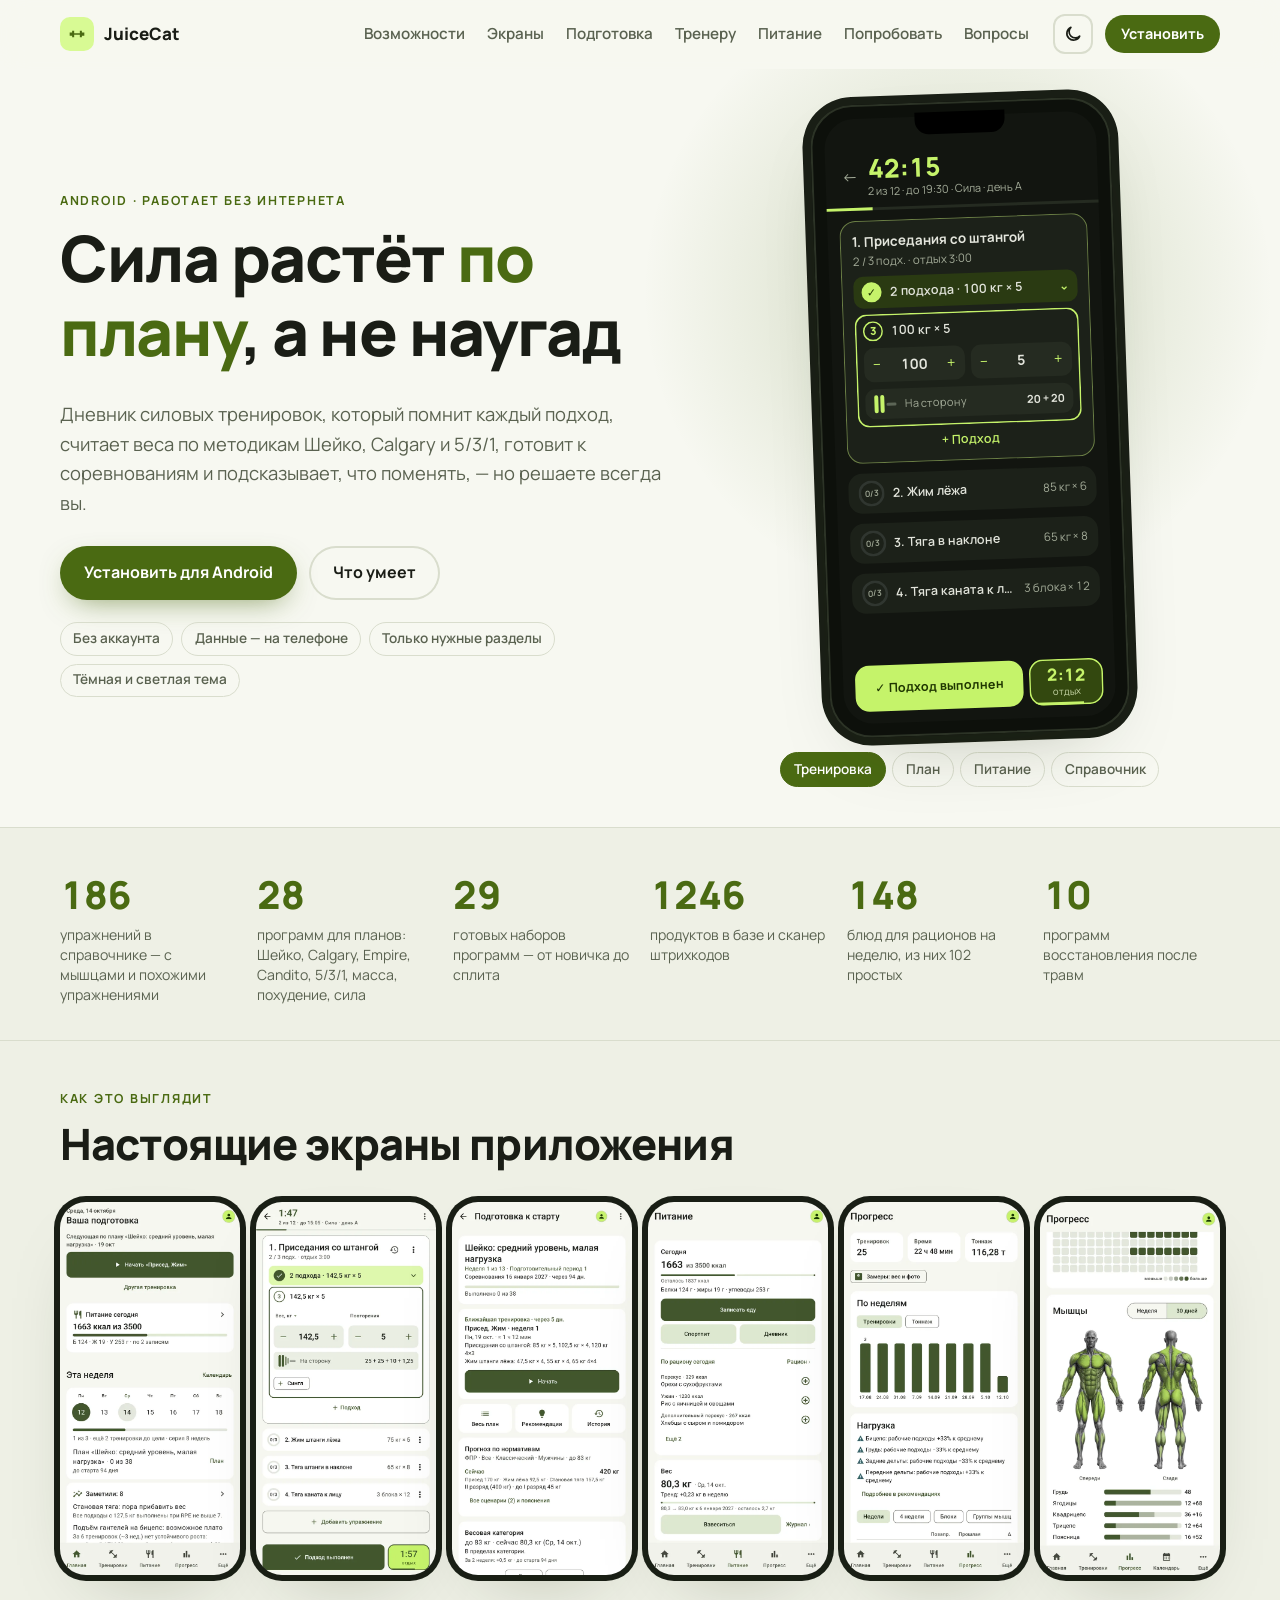
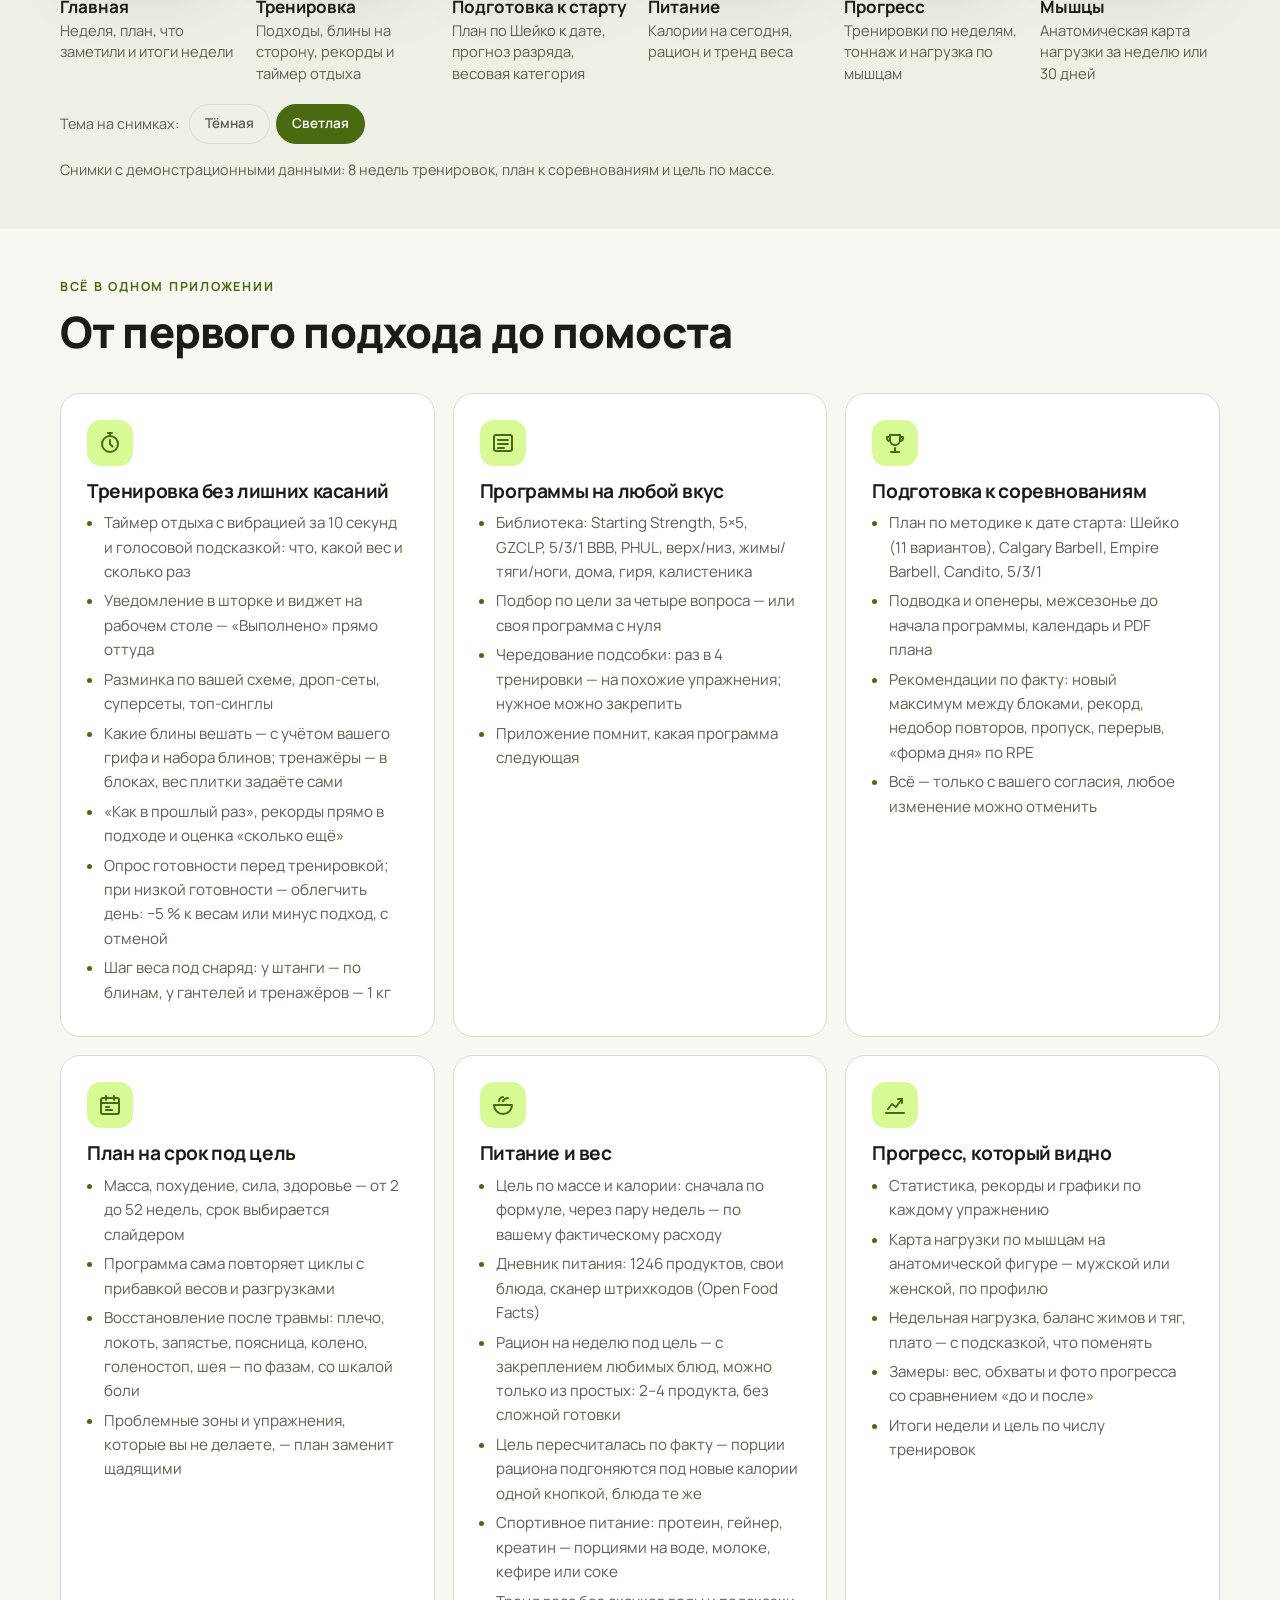
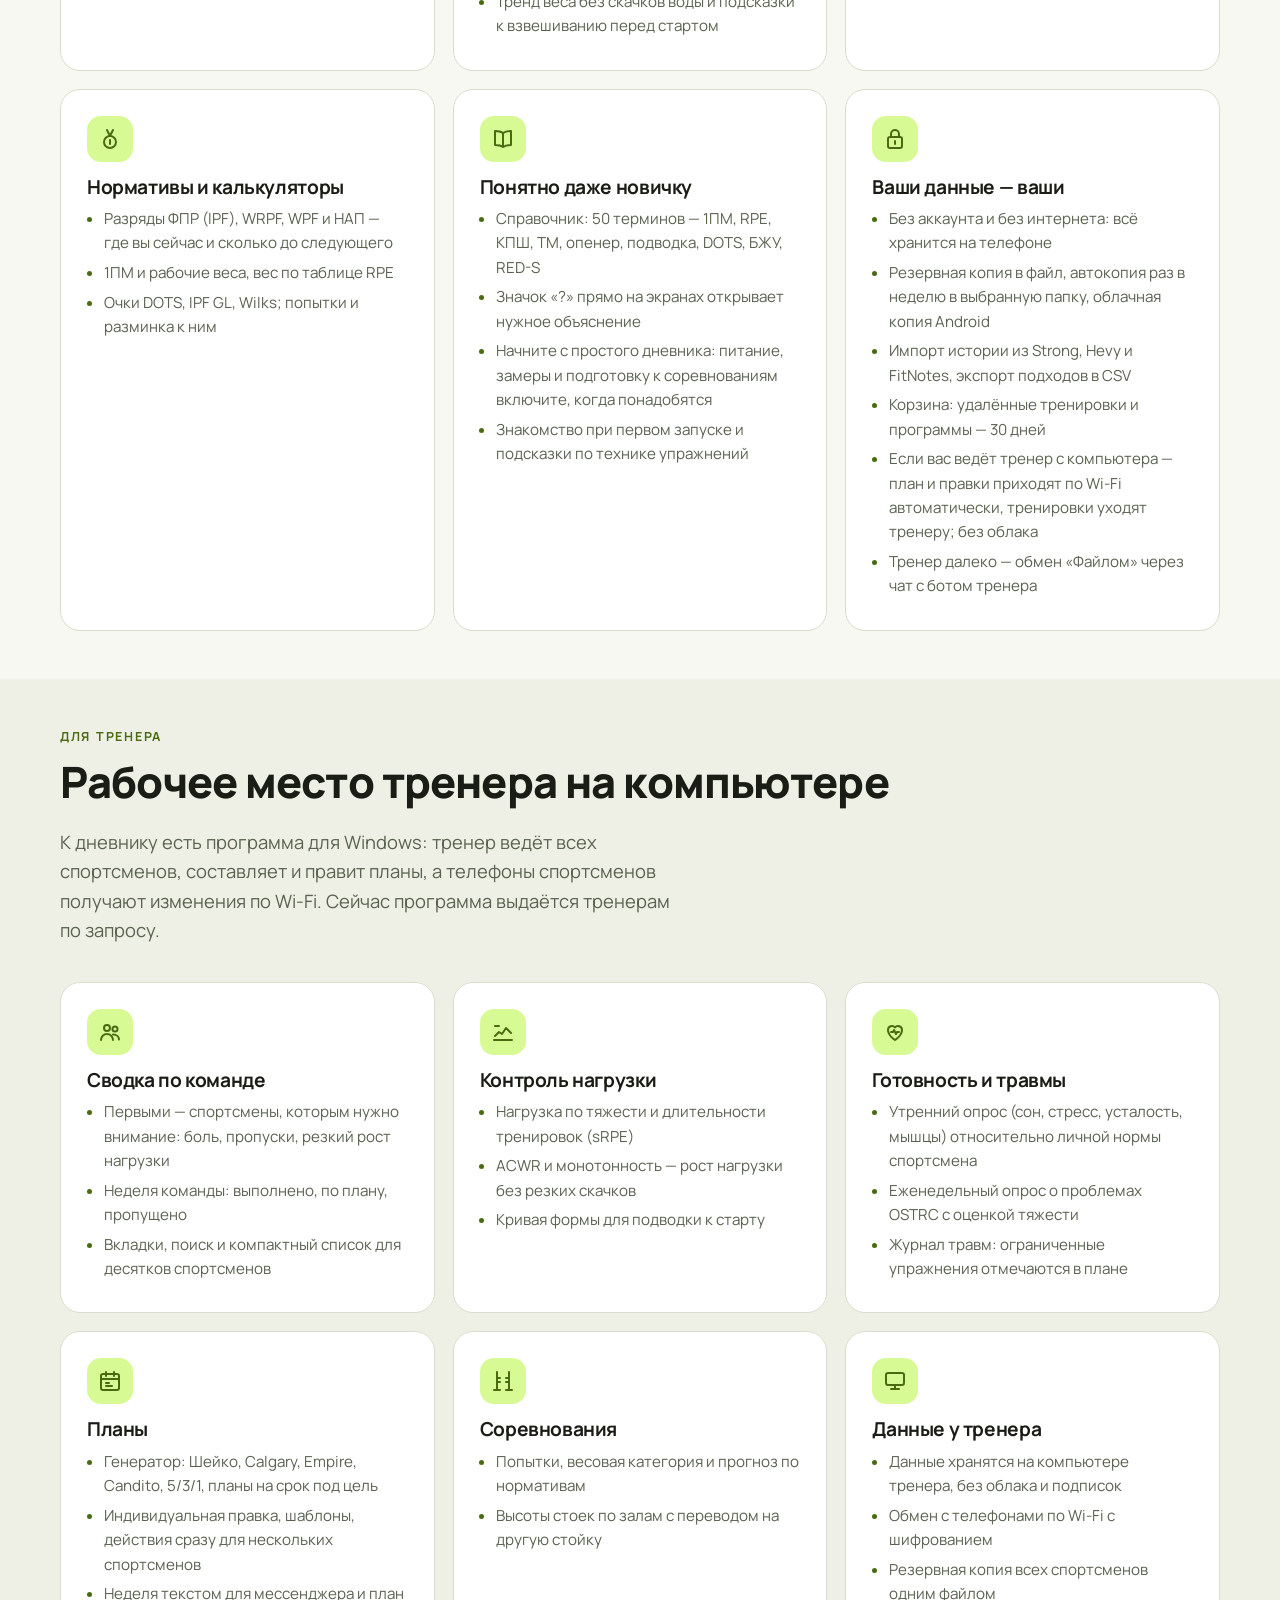
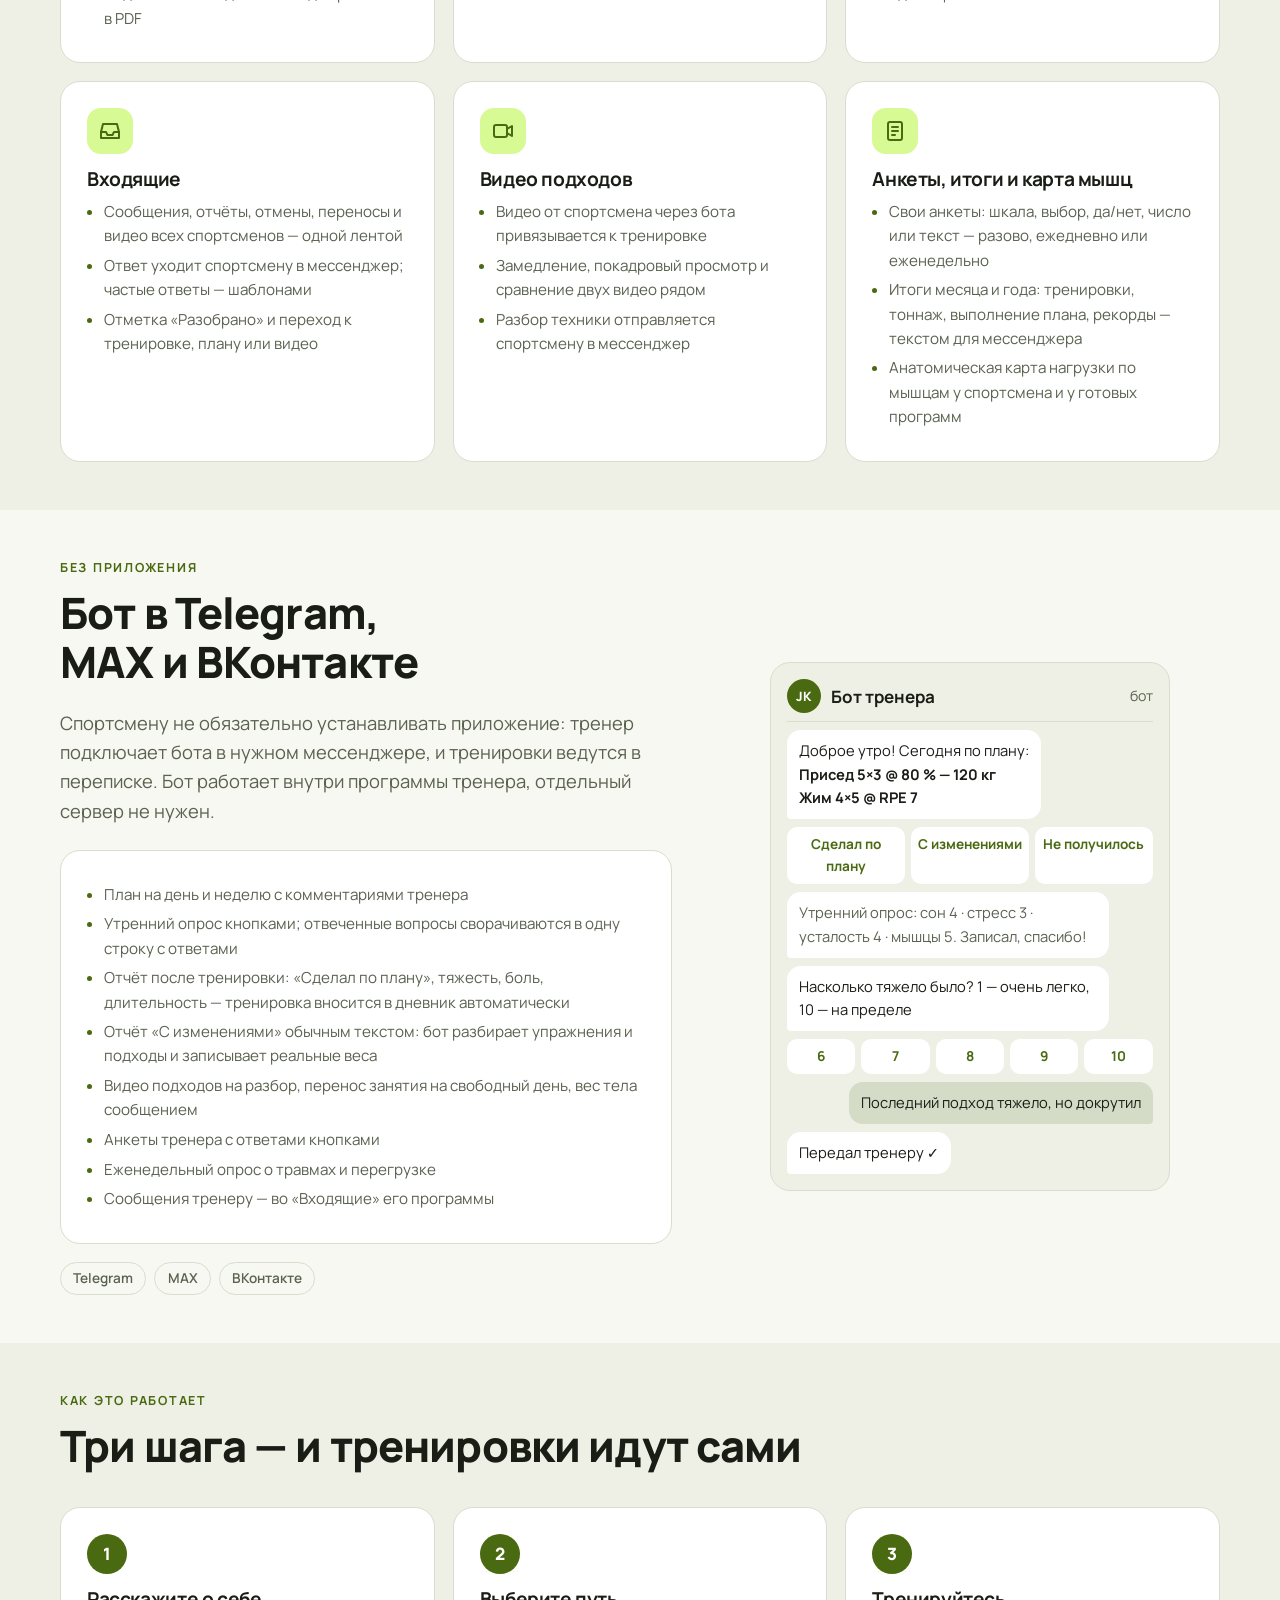
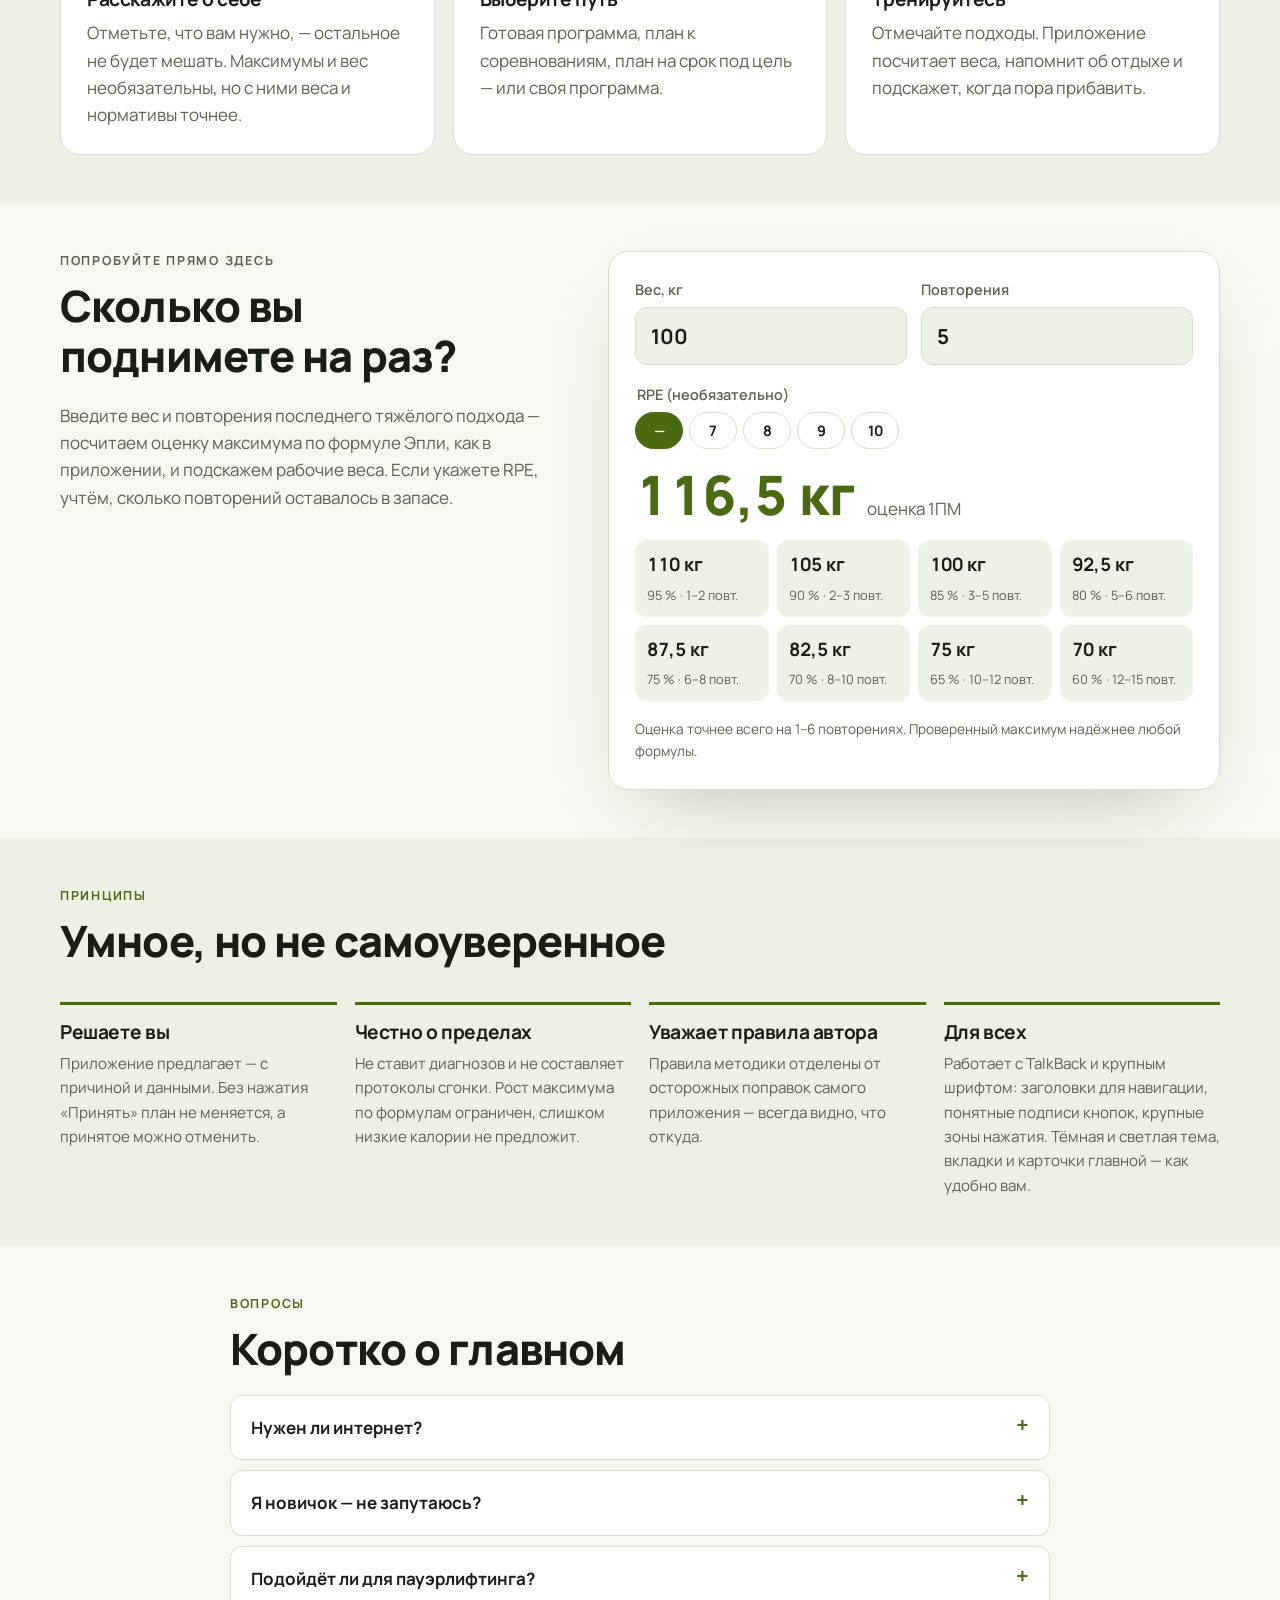
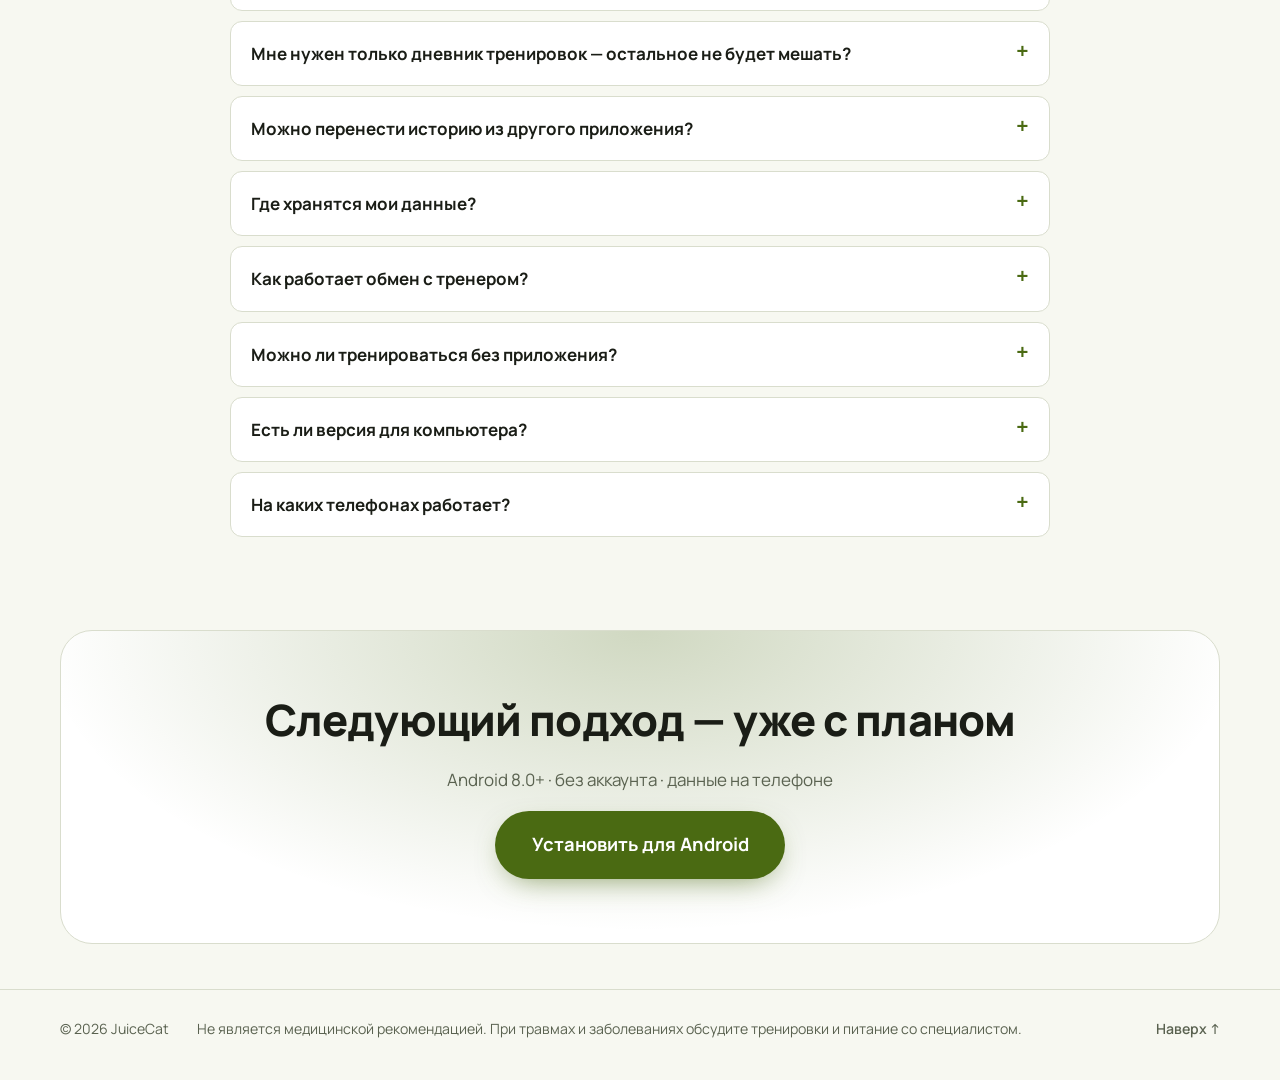
==== index-users.html @ 9ee4f0f9 "APK 0.7.0 (juicecat-0.7.0.apk): «Оракул», помост-режим, сок — запас сил; SHA-256 и ссылки обновлены," ====
<!doctype html>
<html lang="ru" class="no-js">
<head>
  <meta charset="utf-8">
  <meta name="viewport" content="width=device-width, initial-scale=1">
  <title>JuiceCat — дневник тренировок: сила по плану</title>
  <meta name="description" content="Дневник силовых тренировок для Android: таймер отдыха, программы Шейко, Calgary, 5/3/1, подготовка к соревнованиям, питание, нормативы и справочник для новичков. Работает без интернета.">
  <meta name="theme-color" content="#11140f">
  <link rel="preconnect" href="https://fonts.googleapis.com">
  <link rel="preconnect" href="https://fonts.gstatic.com" crossorigin>
  <link href="https://fonts.googleapis.com/css2?family=Manrope:wght@400;500;600;700;800&display=swap" rel="stylesheet">
  <link rel="stylesheet" href="styles.css?v=10">
  <script>
    // Тема до отрисовки, чтобы страница не мигала: сохранённый выбор важнее системной.
    try { const t = localStorage.getItem("theme"); if (t === "light" || t === "dark") document.documentElement.dataset.theme = t; } catch (e) {}
  </script>
  <link rel="icon" href="data:image/svg+xml,%3Csvg xmlns='http://www.w3.org/2000/svg' viewBox='0 0 64 64'%3E%3Crect width='64' height='64' rx='16' fill='%2311140f'/%3E%3Cpath d='M14 28h6v8h-6zM44 28h6v8h-6zM20 24h5v16h-5zM39 24h5v16h-5zM25 30h14v4H25z' fill='%23c5f36a'/%3E%3C/svg%3E">
</head>
<body>
  <span id="top"></span>
  <a class="skip" href="#main">К содержанию</a>

  <header class="nav">
    <div class="wrap nav__inner">
      <a class="brand" href="#top" aria-label="JuiceCat — в начало">
        <span class="brand__logo" aria-hidden="true">
          <svg viewBox="0 0 64 64"><path d="M14 28h6v8h-6zM44 28h6v8h-6zM20 24h5v16h-5zM39 24h5v16h-5zM25 30h14v4H25z"/></svg>
        </span>
        <span>JuiceCat</span>
      </a>
      <nav class="nav__links" aria-label="Разделы">
        <a href="#features">Возможности</a>
        <a href="#screens">Экраны</a>
        <a href="#plan">Подготовка</a>
        <a href="#coach">Тренеру</a>
        <a href="#food">Питание</a>
        <a href="#try">Попробовать</a>
        <a href="#faq">Вопросы</a>
      </nav>
      <button class="theme-toggle" type="button" data-theme-toggle aria-label="Тёмная тема" aria-pressed="false">
        <svg class="theme-toggle__moon" viewBox="0 0 24 24" aria-hidden="true"><path d="M20 14.5A8 8 0 1 1 9.5 4a6.5 6.5 0 0 0 10.5 10.5z"/></svg>
        <svg class="theme-toggle__sun" viewBox="0 0 24 24" aria-hidden="true"><circle cx="12" cy="12" r="4"/><path d="M12 2v2M12 20v2M4.9 4.9l1.4 1.4M17.7 17.7l1.4 1.4M2 12h2M20 12h2M4.9 19.1l1.4-1.4M17.7 6.3l1.4-1.4"/></svg>
      </button>
      <a class="btn btn--small" href="#download" data-download>Установить</a>
    </div>
  </header>

  <main id="main">
    <!-- ============================================================ HERO -->
    <section class="hero">
      <div class="wrap hero__grid">
        <div class="hero__text reveal">
          <p class="eyebrow">Android · работает без интернета</p>
          <h1>Сила растёт <span class="accent">по плану</span>, а&nbsp;не&nbsp;наугад</h1>
          <p class="lead">
            Дневник силовых тренировок, который помнит каждый подход, считает веса по методикам Шейко, Calgary и 5/3/1,
            готовит к соревнованиям и подсказывает, что поменять, — но решаете всегда вы.
          </p>
          <div class="hero__cta">
            <a class="btn" href="#download" data-download>Установить для Android</a>
            <a class="btn btn--ghost" href="#features">Что умеет</a>
          </div>
          <ul class="hero__chips" aria-label="Коротко">
            <li>Без аккаунта</li>
            <li>Данные — на телефоне</li>
            <li>Только нужные разделы</li>
            <li>Тёмная и светлая тема</li>
          </ul>
        </div>

        <div class="hero__phone reveal" aria-label="Экраны приложения">
          <div class="phone" role="tabpanel" id="phone-screen" aria-live="polite">
            <div class="phone__notch" aria-hidden="true"></div>

            <!-- Тренировка -->
            <div class="screen is-active" data-screen="workout">
              <div class="scr-top">
                <span class="scr-back" aria-hidden="true">←</span>
                <div>
                  <div class="scr-timer">42:15</div>
                  <div class="scr-sub">2 из 12 · до 19:30 · Сила · день A</div>
                </div>
              </div>
              <div class="scr-progress" aria-hidden="true"><i style="width:17%"></i></div>
              <div class="card card--cur">
                <div class="card__title">1. Приседания со штангой</div>
                <div class="card__meta">2 / 3 подх. · отдых 3:00</div>
                <div class="w-done-row"><span class="w-badge">✓</span><span>2 подхода · 100 кг × 5</span><span class="w-chev" aria-hidden="true">⌄</span></div>
                <div class="w-cur-set">
                  <div class="w-cur-set__row"><span class="w-num">3</span><span>100 кг × 5</span></div>
                  <div class="w-steps">
                    <div class="w-step"><span>−</span><b>100</b><span>+</span></div>
                    <div class="w-step"><span>−</span><b>5</b><span>+</span></div>
                  </div>
                  <div class="w-plates-row">
                    <span class="w-plates" aria-hidden="true"><i class="w-p20"></i><i class="w-p20"></i><i class="w-bar"></i></span>
                    <span class="w-plates-row__label">На сторону</span>
                    <b>20 + 20</b>
                  </div>
                </div>
                <div class="w-add-set">+ Подход</div>
              </div>
              <div class="w-ex-row"><span class="w-mini">0/3</span><span>2. Жим лёжа</span><span class="w-ex-row__next">85 кг × 6</span></div>
              <div class="w-ex-row"><span class="w-mini">0/3</span><span>3. Тяга в наклоне</span><span class="w-ex-row__next">65 кг × 8</span></div>
              <div class="w-ex-row"><span class="w-mini">0/3</span><span>4. Тяга каната к лицу</span><span class="w-ex-row__next">3 блока × 12</span></div>
              <div class="w-bottom-bar">
                <div class="w-main-btn">✓ Подход выполнен</div>
                <div class="w-rest-pill">
                  <b data-rest>2:15</b><small>отдых</small>
                  <span class="w-rest-pill__bar"><i data-rest-bar></i></span>
                </div>
              </div>
            </div>

            <!-- План -->
            <div class="screen" data-screen="plan">
              <div class="scr-top"><span class="scr-back" aria-hidden="true">←</span><div class="scr-title">Подготовка к старту</div></div>
              <div class="card">
                <div class="card__title">Calgary Barbell</div>
                <div class="card__meta accent">Неделя 9 из 16 · Интенсификация</div>
                <div class="card__meta">Соревнования 25 января · через 52 дн.</div>
                <div class="progress"><i style="width:56%"></i></div>
              </div>
              <div class="card card--hi">
                <div class="card__meta accent">Сегодня</div>
                <div class="card__title">Присед · жим · неделя 9</div>
                <div class="card__meta">Присед 3 × 3 @ 82,5 % — 137,5 кг<br>Жим 4 × 4 @ RPE 8</div>
                <div class="btn btn--small btn--block">▶ Начать</div>
              </div>
              <div class="card">
                <div class="card__title">Рекомендации: 1</div>
                <div class="card__meta">Присед: рекорд 150 кг — обновить максимум?</div>
              </div>
            </div>

            <!-- Питание -->
            <div class="screen" data-screen="food">
              <div class="scr-top"><div class="scr-title scr-title--big">Питание</div></div>
              <div class="card">
                <div class="card__meta accent">Цель: 82 кг к 1 марта</div>
                <div class="ring" style="--p:.68"><div><b>1 890</b><small>из 2 780 ккал</small></div></div>
                <div class="macros">
                  <span>Белки <b>142</b>/170</span><span>Жиры <b>58</b>/80</span><span>Углев. <b>190</b>/320</span>
                </div>
              </div>
              <div class="card">
                <div class="card__title">Тренд веса</div>
                <svg class="spark" viewBox="0 0 200 50" aria-hidden="true"><polyline points="0,12 20,16 40,14 60,20 80,22 100,21 120,27 140,30 160,29 180,35 200,38"/></svg>
                <div class="card__meta">−0,4 кг в неделю · в плане</div>
              </div>
            </div>

            <!-- Справочник -->
            <div class="screen" data-screen="glossary">
              <div class="scr-top"><span class="scr-back" aria-hidden="true">←</span><div class="scr-title">Справочник</div></div>
              <div class="search">⌕ RPE</div>
              <div class="card">
                <div class="card__title">RPE — оценка тяжести подхода</div>
                <div class="card__meta">Насколько тяжёлым был подход по шкале до 10: сколько повторений оставалось в запасе.</div>
                <div class="card__meta accent">Пример: 120 кг × 5, могли бы ещё два — это RPE 8.</div>
                <div class="chips"><span>RIR</span><span>Форма дня</span><span>Оценка 1ПМ</span></div>
              </div>
            </div>
          </div>
          <div class="phone-tabs" role="tablist" aria-label="Экран в телефоне">
            <button role="tab" aria-selected="true" aria-controls="phone-screen" data-show="workout">Тренировка</button>
            <button role="tab" aria-selected="false" aria-controls="phone-screen" data-show="plan">План</button>
            <button role="tab" aria-selected="false" aria-controls="phone-screen" data-show="food">Питание</button>
            <button role="tab" aria-selected="false" aria-controls="phone-screen" data-show="glossary">Справочник</button>
          </div>
        </div>
      </div>
    </section>

    <!-- ============================================================ NUMBERS -->
    <section class="numbers" aria-label="В цифрах">
      <div class="wrap numbers__grid">
        <div class="num reveal"><b data-count="186">186</b><span>упражнений в справочнике — с мышцами и похожими упражнениями</span></div>
        <div class="num reveal"><b data-count="28">28</b><span>программ для планов: Шейко, Calgary, Empire, Candito, 5/3/1, масса, похудение, сила</span></div>
        <div class="num reveal"><b data-count="29">29</b><span>готовых наборов программ — от новичка до сплита</span></div>
        <div class="num reveal"><b data-count="1246">1246</b><span>продуктов в базе и сканер штрихкодов</span></div>
        <div class="num reveal"><b data-count="148">148</b><span>блюд для рационов на неделю, из них 102 простых</span></div>
        <div class="num reveal"><b data-count="10">10</b><span>программ восстановления после травм</span></div>
      </div>
    </section>

    <!-- ============================================================ SCREENS -->
    <section class="section section--alt" id="screens" aria-labelledby="screens-title">
      <div class="wrap">
        <p class="eyebrow reveal">Как это выглядит</p>
        <h2 id="screens-title" class="reveal">Настоящие экраны приложения</h2>
        <div class="shots" tabindex="0" aria-label="Снимки экранов, прокручиваются вбок">
          <figure class="shot reveal">
            <img class="shot__img shot__img--dark" src="screens/home.webp?v=4" width="600" height="1241" loading="lazy" decoding="async" alt="Экран «Главная»: неделя, план, что заметили и итоги недели">
            <img class="shot__img shot__img--light" src="screens/home-light.webp?v=4" width="600" height="1241" loading="lazy" decoding="async" alt="Экран «Главная»: неделя, план, что заметили и итоги недели">
            <figcaption>Главная<span>Неделя, план, что заметили и итоги недели</span></figcaption>
          </figure>
          <figure class="shot reveal">
            <img class="shot__img shot__img--dark" src="screens/workout.webp?v=5" width="600" height="1241" loading="lazy" decoding="async" alt="Экран «Тренировка»: выполненные подходы свёрнуты, текущий раскрыт с блинами на сторону, отдых рядом с главной кнопкой">
            <img class="shot__img shot__img--light" src="screens/workout-light.webp?v=5" width="600" height="1241" loading="lazy" decoding="async" alt="Экран «Тренировка»: выполненные подходы свёрнуты, текущий раскрыт с блинами на сторону, отдых рядом с главной кнопкой">
            <figcaption>Тренировка<span>Подходы, блины на сторону, рекорды и таймер отдыха</span></figcaption>
          </figure>
          <figure class="shot reveal">
            <img class="shot__img shot__img--dark" src="screens/plan.webp?v=4" width="600" height="1241" loading="lazy" decoding="async" alt="Экран «Подготовка к старту»: план по шейко к дате, прогноз разряда, весовая категория">
            <img class="shot__img shot__img--light" src="screens/plan-light.webp?v=4" width="600" height="1241" loading="lazy" decoding="async" alt="Экран «Подготовка к старту»: план по шейко к дате, прогноз разряда, весовая категория">
            <figcaption>Подготовка к старту<span>План по Шейко к дате, прогноз разряда, весовая категория</span></figcaption>
          </figure>
          <figure class="shot reveal">
            <img class="shot__img shot__img--dark" src="screens/food.webp?v=4" width="600" height="1241" loading="lazy" decoding="async" alt="Экран «Питание»: калории на сегодня, рацион и тренд веса">
            <img class="shot__img shot__img--light" src="screens/food-light.webp?v=4" width="600" height="1241" loading="lazy" decoding="async" alt="Экран «Питание»: калории на сегодня, рацион и тренд веса">
            <figcaption>Питание<span>Калории на сегодня, рацион и тренд веса</span></figcaption>
          </figure>
          <figure class="shot reveal">
            <img class="shot__img shot__img--dark" src="screens/stats.webp?v=4" width="600" height="1241" loading="lazy" decoding="async" alt="Экран «Прогресс»: тренировки по неделям, тоннаж и нагрузка по мышцам">
            <img class="shot__img shot__img--light" src="screens/stats-light.webp?v=4" width="600" height="1241" loading="lazy" decoding="async" alt="Экран «Прогресс»: тренировки по неделям, тоннаж и нагрузка по мышцам">
            <figcaption>Прогресс<span>Тренировки по неделям, тоннаж и нагрузка по мышцам</span></figcaption>
          </figure>
          <figure class="shot reveal">
            <img class="shot__img shot__img--dark" src="screens/muscles.webp?v=1" width="600" height="1241" loading="lazy" decoding="async" alt="Карта мышц на анатомической фигуре спереди и сзади: нагруженные за 30 дней мышцы подсвечены">
            <img class="shot__img shot__img--light" src="screens/muscles-light.webp?v=1" width="600" height="1241" loading="lazy" decoding="async" alt="Карта мышц на анатомической фигуре спереди и сзади: нагруженные за 30 дней мышцы подсвечены">
            <figcaption>Мышцы<span>Анатомическая карта нагрузки за неделю или 30 дней</span></figcaption>
          </figure>
        </div>
        <div class="shots__switch" role="group" aria-label="Тема на скриншотах">
          <span>Тема на снимках:</span>
          <button type="button" data-shots-theme="dark" aria-pressed="true">Тёмная</button>
          <button type="button" data-shots-theme="light" aria-pressed="false">Светлая</button>
        </div>
        <p class="shots__note reveal">Снимки с демонстрационными данными: 8 недель тренировок, план к соревнованиям и цель по массе.</p>
      </div>
    </section>

    <!-- ============================================================ FEATURES -->
    <section class="section" id="features">
      <div class="wrap">
        <p class="eyebrow reveal">Всё в одном приложении</p>
        <h2 class="reveal">От первого подхода до помоста</h2>

        <div class="features">
          <article class="feature reveal">
            <div class="feature__icon" aria-hidden="true"><svg viewBox="0 0 24 24"><circle cx="12" cy="13" r="8"/><path d="M12 9v4l2.5 2.5M10 2h4M12 2v3"/></svg></div>
            <h3>Тренировка без лишних касаний</h3>
            <ul>
              <li>Таймер отдыха с вибрацией за 10 секунд и голосовой подсказкой: что, какой вес и сколько раз</li>
              <li>Уведомление в шторке и виджет на рабочем столе — «Выполнено» прямо оттуда</li>
              <li>Разминка по вашей схеме, дроп-сеты, суперсеты, топ-синглы</li>
              <li>Какие блины вешать — с учётом вашего грифа и набора блинов; тренажёры — в блоках, вес плитки задаёте сами</li>
              <li>«Как в прошлый раз», рекорды прямо в подходе и оценка «сколько ещё»</li>
              <li>Опрос готовности перед тренировкой; при низкой готовности — облегчить день: −5 % к весам или минус подход, с отменой</li>
              <li>Шаг веса под снаряд: у штанги — по блинам, у гантелей и тренажёров — 1 кг</li>
            </ul>
          </article>

          <article class="feature reveal">
            <div class="feature__icon" aria-hidden="true"><svg viewBox="0 0 24 24"><rect x="3" y="4" width="18" height="16" rx="2"/><path d="M7 9h10M7 13h10M7 17h6"/></svg></div>
            <h3>Программы на любой вкус</h3>
            <ul>
              <li>Библиотека: Starting Strength, 5×5, GZCLP, 5/3/1 BBB, PHUL, верх/низ, жимы/тяги/ноги, дома, гиря, калистеника</li>
              <li>Подбор по цели за четыре вопроса — или своя программа с нуля</li>
              <li>Чередование подсобки: раз в 4 тренировки — на похожие упражнения; нужное можно закрепить</li>
              <li>Приложение помнит, какая программа следующая</li>
            </ul>
          </article>

          <article class="feature reveal" id="plan">
            <div class="feature__icon" aria-hidden="true"><svg viewBox="0 0 24 24"><path d="M8 21h8M12 17v4M7 4h10v5a5 5 0 0 1-10 0V4zM7 6H4a3 3 0 0 0 3 4M17 6h3a3 3 0 0 1-3 4"/></svg></div>
            <h3>Подготовка к соревнованиям</h3>
            <ul>
              <li>План по методике к дате старта: Шейко (11 вариантов), Calgary Barbell, Empire Barbell, Candito, 5/3/1</li>
              <li>Подводка и опенеры, межсезонье до начала программы, календарь и PDF плана</li>
              <li>Рекомендации по факту: новый максимум между блоками, рекорд, недобор повторов, пропуск, перерыв, «форма дня» по RPE</li>
              <li>Всё — только с вашего согласия, любое изменение можно отменить</li>
            </ul>
          </article>

          <article class="feature reveal">
            <div class="feature__icon" aria-hidden="true"><svg viewBox="0 0 24 24"><rect x="3" y="5" width="18" height="16" rx="2"/><path d="M3 10h18M8 3v4M16 3v4M8 14h3M8 17h6"/></svg></div>
            <h3>План на срок под цель</h3>
            <ul>
              <li>Масса, похудение, сила, здоровье — от 2 до 52 недель, срок выбирается слайдером</li>
              <li>Программа сама повторяет циклы с прибавкой весов и разгрузками</li>
              <li>Восстановление после травмы: плечо, локоть, запястье, поясница, колено, голеностоп, шея — по фазам, со шкалой боли</li>
              <li>Проблемные зоны и упражнения, которые вы не делаете, — план заменит щадящими</li>
            </ul>
          </article>

          <article class="feature reveal" id="food">
            <div class="feature__icon" aria-hidden="true"><svg viewBox="0 0 24 24"><path d="M3 12h18a9 9 0 0 1-18 0zM8 8c0-2 2-4 4-4M12 8c1-2 3-3 5-3"/></svg></div>
            <h3>Питание и вес</h3>
            <ul>
              <li>Цель по массе и калории: сначала по формуле, через пару недель — по вашему фактическому расходу</li>
              <li>Дневник питания: 1246 продуктов, свои блюда, сканер штрихкодов (Open Food Facts)</li>
              <li>Рацион на неделю под цель — с закреплением любимых блюд, можно только из простых: 2–4 продукта, без сложной готовки</li>
              <li>Цель пересчиталась по факту — порции рациона подгоняются под новые калории одной кнопкой, блюда те же</li>
              <li>Спортивное питание: протеин, гейнер, креатин — порциями на воде, молоке, кефире или соке</li>
              <li>Тренд веса без скачков воды и подсказки к взвешиванию перед стартом</li>
            </ul>
          </article>

          <article class="feature reveal">
            <div class="feature__icon" aria-hidden="true"><svg viewBox="0 0 24 24"><path d="M3 20h18M5 16l4-5 4 3 6-8"/><path d="M15 6h4v4"/></svg></div>
            <h3>Прогресс, который видно</h3>
            <ul>
              <li>Статистика, рекорды и графики по каждому упражнению</li>
              <li>Карта нагрузки по мышцам на анатомической фигуре — мужской или женской, по профилю</li>
              <li>Недельная нагрузка, баланс жимов и тяг, плато — с подсказкой, что поменять</li>
              <li>Замеры: вес, обхваты и фото прогресса со сравнением «до и после»</li>
              <li>Итоги недели и цель по числу тренировок</li>
            </ul>
          </article>

          <article class="feature reveal">
            <div class="feature__icon" aria-hidden="true"><svg viewBox="0 0 24 24"><circle cx="12" cy="15" r="6"/><path d="M9 3l3 6 3-6M12 13v4"/></svg></div>
            <h3>Нормативы и калькуляторы</h3>
            <ul>
              <li>Разряды ФПР (IPF), WRPF, WPF и НАП — где вы сейчас и сколько до следующего</li>
              <li>1ПМ и рабочие веса, вес по таблице RPE</li>
              <li>Очки DOTS, IPF GL, Wilks; попытки и разминка к ним</li>
            </ul>
          </article>

          <article class="feature reveal">
            <div class="feature__icon" aria-hidden="true"><svg viewBox="0 0 24 24"><path d="M12 6c-2-1.5-5-2-8-2v14c3 0 6 .5 8 2 2-1.5 5-2 8-2V4c-3 0-6 .5-8 2zM12 6v14"/></svg></div>
            <h3>Понятно даже новичку</h3>
            <ul>
              <li>Справочник: 50 терминов — 1ПМ, RPE, КПШ, ТМ, опенер, подводка, DOTS, БЖУ, RED-S</li>
              <li>Значок «?» прямо на экранах открывает нужное объяснение</li>
              <li>Начните с простого дневника: питание, замеры и подготовку к соревнованиям включите, когда понадобятся</li>
              <li>Знакомство при первом запуске и подсказки по технике упражнений</li>
            </ul>
          </article>

          <article class="feature reveal">
            <div class="feature__icon" aria-hidden="true"><svg viewBox="0 0 24 24"><rect x="5" y="10" width="14" height="11" rx="2"/><path d="M8 10V7a4 4 0 0 1 8 0v3M12 14v3"/></svg></div>
            <h3>Ваши данные — ваши</h3>
            <ul>
              <li>Без аккаунта и без интернета: всё хранится на телефоне</li>
              <li>Резервная копия в файл, автокопия раз в неделю в выбранную папку, облачная копия Android</li>
              <li>Импорт истории из Strong, Hevy и FitNotes, экспорт подходов в CSV</li>
              <li>Корзина: удалённые тренировки и программы — 30 дней</li>
              <li>Если вас ведёт тренер с компьютера — план и правки приходят по Wi‑Fi автоматически, тренировки уходят тренеру; без облака</li>
              <li>Тренер далеко — обмен «Файлом» через чат с ботом тренера</li>
            </ul>
          </article>
        </div>
      </div>
    </section>


    <!-- ============================================================ COACH -->
    <section class="section section--alt" id="coach" aria-labelledby="coach-title">
      <div class="wrap">
        <p class="eyebrow reveal">Для тренера</p>
        <h2 id="coach-title" class="reveal">Рабочее место тренера на компьютере</h2>
        <p class="lead reveal">К дневнику есть программа для Windows: тренер ведёт всех спортсменов, составляет и правит планы, а телефоны спортсменов получают изменения по Wi‑Fi. Сейчас программа выдаётся тренерам по запросу.</p>
        <div class="features">
          <article class="feature reveal">
            <div class="feature__icon" aria-hidden="true"><svg viewBox="0 0 24 24"><circle cx="9" cy="8" r="3"/><circle cx="17" cy="9" r="2.5"/><path d="M3 20c0-3.3 2.7-6 6-6s6 2.7 6 6M15 14.5c3 0 6 1.8 6 5"/></svg></div>
            <h3>Сводка по команде</h3>
            <ul>
              <li>Первыми — спортсмены, которым нужно внимание: боль, пропуски, резкий рост нагрузки</li>
              <li>Неделя команды: выполнено, по плану, пропущено</li>
              <li>Вкладки, поиск и компактный список для десятков спортсменов</li>
            </ul>
          </article>

          <article class="feature reveal">
            <div class="feature__icon" aria-hidden="true"><svg viewBox="0 0 24 24"><path d="M3 20h18M4 16l4-4 3 2 4-6 5 5"/><path d="M4 6h4"/></svg></div>
            <h3>Контроль нагрузки</h3>
            <ul>
              <li>Нагрузка по тяжести и длительности тренировок (sRPE)</li>
              <li>ACWR и монотонность — рост нагрузки без резких скачков</li>
              <li>Кривая формы для подводки к старту</li>
            </ul>
          </article>

          <article class="feature reveal">
            <div class="feature__icon" aria-hidden="true"><svg viewBox="0 0 24 24"><path d="M12 20s-7-4.5-7-10a4 4 0 0 1 7-2.6A4 4 0 0 1 19 10c0 5.5-7 10-7 10z"/><path d="M8 12h2l1-2 2 4 1-2h2"/></svg></div>
            <h3>Готовность и травмы</h3>
            <ul>
              <li>Утренний опрос (сон, стресс, усталость, мышцы) относительно личной нормы спортсмена</li>
              <li>Еженедельный опрос о проблемах OSTRC с оценкой тяжести</li>
              <li>Журнал травм: ограниченные упражнения отмечаются в плане</li>
            </ul>
          </article>

          <article class="feature reveal">
            <div class="feature__icon" aria-hidden="true"><svg viewBox="0 0 24 24"><rect x="3" y="5" width="18" height="16" rx="2"/><path d="M3 10h18M8 3v4M16 3v4M8 14h3M8 17h6"/></svg></div>
            <h3>Планы</h3>
            <ul>
              <li>Генератор: Шейко, Calgary, Empire, Candito, 5/3/1, планы на срок под цель</li>
              <li>Индивидуальная правка, шаблоны, действия сразу для нескольких спортсменов</li>
              <li>Неделя текстом для мессенджера и план в PDF</li>
            </ul>
          </article>

          <article class="feature reveal">
            <div class="feature__icon" aria-hidden="true"><svg viewBox="0 0 24 24"><path d="M6 3v18M18 3v18M6 9h3M18 9h-3M6 13h3M18 13h-3M3 21h6M15 21h6"/></svg></div>
            <h3>Соревнования</h3>
            <ul>
              <li>Попытки, весовая категория и прогноз по нормативам</li>
              <li>Высоты стоек по залам с переводом на другую стойку</li>
            </ul>
          </article>

          <article class="feature reveal">
            <div class="feature__icon" aria-hidden="true"><svg viewBox="0 0 24 24"><rect x="3" y="4" width="18" height="12" rx="2"/><path d="M8 20h8M12 16v4"/></svg></div>
            <h3>Данные у тренера</h3>
            <ul>
              <li>Данные хранятся на компьютере тренера, без облака и подписок</li>
              <li>Обмен с телефонами по Wi‑Fi с шифрованием</li>
              <li>Резервная копия всех спортсменов одним файлом</li>
            </ul>
          </article>

          <article class="feature reveal">
            <div class="feature__icon" aria-hidden="true"><svg viewBox="0 0 24 24"><path d="M3 13h5l1.5 3h5L16 13h5"/><path d="M5 5h14l2 8v6H3v-6z"/></svg></div>
            <h3>Входящие</h3>
            <ul>
              <li>Сообщения, отчёты, отмены, переносы и видео всех спортсменов — одной лентой</li>
              <li>Ответ уходит спортсмену в мессенджер; частые ответы — шаблонами</li>
              <li>Отметка «Разобрано» и переход к тренировке, плану или видео</li>
            </ul>
          </article>

          <article class="feature reveal">
            <div class="feature__icon" aria-hidden="true"><svg viewBox="0 0 24 24"><rect x="3" y="6" width="13" height="12" rx="2"/><path d="M16 10l5-3v10l-5-3"/></svg></div>
            <h3>Видео подходов</h3>
            <ul>
              <li>Видео от спортсмена через бота привязывается к тренировке</li>
              <li>Замедление, покадровый просмотр и сравнение двух видео рядом</li>
              <li>Разбор техники отправляется спортсмену в мессенджер</li>
            </ul>
          </article>

          <article class="feature reveal">
            <div class="feature__icon" aria-hidden="true"><svg viewBox="0 0 24 24"><rect x="5" y="3" width="14" height="18" rx="2"/><path d="M9 8h6M9 12h6M9 16h3"/></svg></div>
            <h3>Анкеты, итоги и карта мышц</h3>
            <ul>
              <li>Свои анкеты: шкала, выбор, да/нет, число или текст — разово, ежедневно или еженедельно</li>
              <li>Итоги месяца и года: тренировки, тоннаж, выполнение плана, рекорды — текстом для мессенджера</li>
              <li>Анатомическая карта нагрузки по мышцам у спортсмена и у готовых программ</li>
            </ul>
          </article>
        </div>
      </div>
    </section>

    <!-- ============================================================ BOTS -->
    <section class="section" id="bots" aria-labelledby="bots-title">
      <div class="wrap bots">
        <div class="bots__text">
          <p class="eyebrow reveal">Без приложения</p>
          <h2 id="bots-title" class="reveal">Бот в Telegram, MAX и ВКонтакте</h2>
          <p class="lead reveal">Спортсмену не обязательно устанавливать приложение: тренер подключает бота в нужном мессенджере, и тренировки ведутся в переписке. Бот работает внутри программы тренера, отдельный сервер не нужен.</p>
          <div class="feature reveal">
            <ul>
              <li>План на день и неделю с комментариями тренера</li>
              <li>Утренний опрос кнопками; отвеченные вопросы сворачиваются в одну строку с ответами</li>
              <li>Отчёт после тренировки: «Сделал по плану», тяжесть, боль, длительность — тренировка вносится в дневник автоматически</li>
              <li>Отчёт «С изменениями» обычным текстом: бот разбирает упражнения и подходы и записывает реальные веса</li>
              <li>Видео подходов на разбор, перенос занятия на свободный день, вес тела сообщением</li>
              <li>Анкеты тренера с ответами кнопками</li>
              <li>Еженедельный опрос о травмах и перегрузке</li>
              <li>Сообщения тренеру — во «Входящие» его программы</li>
            </ul>
          </div>
          <ul class="tags reveal" aria-label="Мессенджеры"><li>Telegram</li><li>MAX</li><li>ВКонтакте</li></ul>
        </div>
          <div class="chat reveal" aria-label="Пример переписки с ботом">
            <div class="chat__head"><span class="chat__avatar" aria-hidden="true">JK</span><b>Бот тренера</b><small>бот</small></div>
            <div class="chat__msg">Доброе утро! Сегодня по плану:<br><b>Присед 5×3 @ 80 % — 120 кг<br>Жим 4×5 @ RPE 7</b></div>
            <div class="chat__keys"><span>Сделал по плану</span><span>С изменениями</span><span>Не получилось</span></div>
            <div class="chat__msg chat__msg--done">Утренний опрос: сон 4 · стресс 3 · усталость 4 · мышцы 5. Записал, спасибо!</div>
            <div class="chat__msg">Насколько тяжело было? 1 — очень легко, 10 — на пределе</div>
            <div class="chat__keys"><span>6</span><span>7</span><span>8</span><span>9</span><span>10</span></div>
            <div class="chat__msg chat__msg--me">Последний подход тяжело, но докрутил</div>
            <div class="chat__msg">Передал тренеру ✓</div>
          </div>
      </div>
    </section>

    <!-- ============================================================ HOW -->
    <section class="section section--alt" aria-labelledby="how-title">
      <div class="wrap">
        <p class="eyebrow reveal">Как это работает</p>
        <h2 id="how-title" class="reveal">Три шага — и тренировки идут сами</h2>
        <ol class="steps">
          <li class="step reveal">
            <span class="step__n">1</span>
            <h3>Расскажите о себе</h3>
            <p>Отметьте, что вам нужно, — остальное не будет мешать. Максимумы и вес необязательны, но с ними веса и нормативы точнее.</p>
          </li>
          <li class="step reveal">
            <span class="step__n">2</span>
            <h3>Выберите путь</h3>
            <p>Готовая программа, план к соревнованиям, план на срок под цель — или своя программа.</p>
          </li>
          <li class="step reveal">
            <span class="step__n">3</span>
            <h3>Тренируйтесь</h3>
            <p>Отмечайте подходы. Приложение посчитает веса, напомнит об отдыхе и подскажет, когда пора прибавить.</p>
          </li>
        </ol>
      </div>
    </section>

    <!-- ============================================================ TRY -->
    <section class="section" id="try" aria-labelledby="try-title">
      <div class="wrap try">
        <div class="try__text">
          <p class="eyebrow reveal">Попробуйте прямо здесь</p>
          <h2 id="try-title" class="reveal">Сколько вы поднимете на раз?</h2>
          <p class="reveal">
            Введите вес и повторения последнего тяжёлого подхода — посчитаем оценку максимума по формуле Эпли,
            как в приложении, и подскажем рабочие веса. Если укажете RPE, учтём, сколько повторений оставалось в запасе.
          </p>
        </div>
        <form class="calc reveal" id="calc" autocomplete="off" novalidate>
          <div class="calc__row">
            <label>Вес, кг <input type="number" inputmode="decimal" min="1" max="500" step="0.5" value="100" name="weight"></label>
            <label>Повторения <input type="number" inputmode="numeric" min="1" max="12" step="1" value="5" name="reps"></label>
          </div>
          <fieldset class="calc__rpe">
            <legend>RPE (необязательно)</legend>
            <div class="seg" role="radiogroup">
              <label><input type="radio" name="rpe" value="" checked><span>—</span></label>
              <label><input type="radio" name="rpe" value="7"><span>7</span></label>
              <label><input type="radio" name="rpe" value="8"><span>8</span></label>
              <label><input type="radio" name="rpe" value="9"><span>9</span></label>
              <label><input type="radio" name="rpe" value="10"><span>10</span></label>
            </div>
          </fieldset>
          <output class="calc__out" name="out" aria-live="polite">
            <span class="calc__big" data-e1rm>117 кг</span>
            <span class="calc__hint" data-hint>оценка 1ПМ</span>
          </output>
          <div class="calc__table" data-table aria-label="Рабочие веса"></div>
          <p class="calc__note">Оценка точнее всего на 1–6 повторениях. Проверенный максимум надёжнее любой формулы.</p>
        </form>
      </div>
    </section>

    <!-- ============================================================ PRINCIPLES -->
    <section class="section section--alt" aria-labelledby="pr-title">
      <div class="wrap">
        <p class="eyebrow reveal">Принципы</p>
        <h2 id="pr-title" class="reveal">Умное, но не самоуверенное</h2>
        <div class="principles">
          <div class="principle reveal">
            <h3>Решаете вы</h3>
            <p>Приложение предлагает — с причиной и данными. Без нажатия «Принять» план не меняется, а принятое можно отменить.</p>
          </div>
          <div class="principle reveal">
            <h3>Честно о пределах</h3>
            <p>Не ставит диагнозов и не составляет протоколы сгонки. Рост максимума по формулам ограничен, слишком низкие калории не предложит.</p>
          </div>
          <div class="principle reveal">
            <h3>Уважает правила автора</h3>
            <p>Правила методики отделены от осторожных поправок самого приложения — всегда видно, что откуда.</p>
          </div>
          <div class="principle reveal">
            <h3>Для всех</h3>
            <p>Работает с TalkBack и крупным шрифтом: заголовки для навигации, понятные подписи кнопок, крупные зоны нажатия. Тёмная и светлая тема, вкладки и карточки главной — как удобно вам.</p>
          </div>
        </div>
      </div>
    </section>

    <!-- ============================================================ FAQ -->
    <section class="section" id="faq" aria-labelledby="faq-title">
      <div class="wrap faq">
        <p class="eyebrow reveal">Вопросы</p>
        <h2 id="faq-title" class="reveal">Коротко о главном</h2>
        <details class="reveal">
          <summary>Нужен ли интернет?</summary>
          <p>Нет. Все тренировки, планы и расчёты работают офлайн. Интернет нужен только для поиска продукта по штрихкоду в Open Food Facts и для облачной копии, если вы её включите.</p>
        </details>
        <details class="reveal">
          <summary>Я новичок — не запутаюсь?</summary>
          <p>Начните с подбора программы по цели за четыре вопроса или с готовой программы для новичков. Непонятные слова объясняет справочник — значок «?» рядом с термином открывает нужную карточку.</p>
        </details>
        <details class="reveal">
          <summary>Подойдёт ли для пауэрлифтинга?</summary>
          <p>Да: план к дате старта по Шейко, Calgary, Empire, Candito или 5/3/1, подводка и опенеры, попытки, нормативы ФПР, WRPF, WPF и НАП, очки DOTS и IPF GL.</p>
        </details>
        <details class="reveal">
          <summary>Мне нужен только дневник тренировок — остальное не будет мешать?</summary>
          <p>Не будет. Питание, замеры (вес, обхваты, фото) и подготовка к соревнованиям — отдельные разделы: выключенный раздел пропадает из меню, а его данные сохраняются. Включить можно в любой момент в «Ещё → Возможности приложения».</p>
        </details>
        <details class="reveal">
          <summary>Можно перенести историю из другого приложения?</summary>
          <p>Да, из Strong, Hevy и FitNotes — по их CSV-выгрузке. Повторный импорт того же файла ничего не задвоит.</p>
        </details>
        <details class="reveal">
          <summary>Где хранятся мои данные?</summary>
          <p>На вашем телефоне — и на компьютере тренера, если вы подключили телефон к его программе. Резервную копию можно сохранить в файл, настроить еженедельную автокопию в папку или включить облачную копию Android.</p>
        </details>
        <details class="reveal">
          <summary>Как работает обмен с тренером?</summary>
          <p>Тренер составляет план в программе на компьютере; телефон получает его по Wi‑Fi — автоматически примерно раз в полчаса или сразу при открытии приложения в той же сети. Выполненные тренировки так же уходят тренеру. Облако не используется, обмен зашифрован. Если телефон далеко от компьютера тренера, данные можно отправить «Файлом» через чат с ботом тренера — ответ с обновлениями плана придёт туда же.</p>
        </details>
        <details class="reveal">
          <summary>Можно ли тренироваться без приложения?</summary>
          <p>Да, через бота в Telegram, MAX или ВКонтакте, если тренер его подключил: план, отчёт о тренировке и опросы — кнопками. Таймер отдыха и расчёт блинов доступны только в приложении. Переписка с ботом идёт через выбранный мессенджер.</p>
        </details>
        <details class="reveal">
          <summary>Есть ли версия для компьютера?</summary>
          <p>Есть программа для тренеров под Windows; сейчас она выдаётся по запросу.</p>
        </details>
        <details class="reveal">
          <summary>На каких телефонах работает?</summary>
          <p>На Android 8.0 и новее.</p>
        </details>
      </div>
    </section>

    <!-- ============================================================ DOWNLOAD -->
    <section class="cta" id="download" aria-labelledby="dl-title">
      <div class="wrap cta__inner reveal">
        <h2 id="dl-title">Следующий подход — уже с планом</h2>
        <p>Android 8.0+ · без аккаунта · данные на телефоне</p>
        <a class="btn btn--big" href="#download" data-download data-download-main>Установить для Android</a>
        <p class="cta__soon" data-soon hidden>Скоро — следите за обновлениями.</p>
      </div>
    </section>
  </main>

  <!-- Подтверждение скачивания APK -->
  <dialog class="dl-dialog" data-download-dialog aria-labelledby="dl-dialog-title">
    <form method="dialog">
      <h2 id="dl-dialog-title">Скачать JuiceCat?</h2>
      <p>Файл APK, версия 0.7.0, 5 МБ — для Android 8.0 и новее.</p>
      <p>Приложения пока нет в Google Play, поэтому при установке Android попросит разрешить установку из браузера — для APK с сайта это обычный шаг. Аккаунт не нужен, данные остаются на телефоне.</p>
      <p class="dl-dialog__hash">SHA-256: <code>98a7fefb1c41c7eb567432122957c8fd8e7664a99e29fed7edd485d540fed640</code></p>
      <div class="dl-dialog__actions">
        <button class="btn btn--ghost" value="cancel">Отмена</button>
        <a class="btn" href="download/juicecat-0.7.0.apk" download data-download-confirm>Скачать</a>
      </div>
    </form>
  </dialog>

  <footer class="footer">
    <div class="wrap footer__inner">
      <span>© <span data-year>2026</span> JuiceCat</span>
      <span class="footer__note">Не является медицинской рекомендацией. При травмах и заболеваниях обсудите тренировки и питание со специалистом.</span>
      <a href="#top">Наверх ↑</a>
    </div>
  </footer>

  <script src="script.js?v=12" defer></script>
</body>
</html>
---- styles.css ----
/* JuiceCat — лэндинг. Цвета — из темы приложения (лайм на тёмно-зелёном). */
:root {
  --bg: #11140f;
  --bg-alt: #161a13;
  --surface: #1c2119;
  --surface-2: #252b21;
  --line: #2f3729;
  --text: #e3e5dc;
  --muted: #a3ab98;
  --primary: #c5f36a;
  --on-primary: #1f3600;
  --primary-soft: #33480f;
  --tertiary: #9cd3dd;
  --danger: #ffb4ab;
  --radius: 20px;
  --radius-sm: 12px;
  --wrap: 1160px;
  --shadow: 0 30px 80px -30px rgba(0, 0, 0, .6);
  color-scheme: dark;
}

@media (prefers-color-scheme: light) {
  :root:not([data-theme="dark"]) {
    --bg: #f7f8f1;
    --bg-alt: #eef0e5;
    --surface: #ffffff;
    --surface-2: #eef1e6;
    --line: #d9ddcd;
    --text: #1a1d16;
    --muted: #5a6250;
    --primary: #4a6a12;
    --on-primary: #ffffff;
    --primary-soft: #d8fa94;
    --tertiary: #23656f;
    --shadow: 0 30px 80px -40px rgba(30, 40, 10, .35);
    color-scheme: light;
  }
}
:root[data-theme="light"] {
  --bg: #f7f8f1;
  --bg-alt: #eef0e5;
  --surface: #ffffff;
  --surface-2: #eef1e6;
  --line: #d9ddcd;
  --text: #1a1d16;
  --muted: #5a6250;
  --primary: #4a6a12;
  --on-primary: #ffffff;
  --primary-soft: #d8fa94;
  --tertiary: #23656f;
  --shadow: 0 30px 80px -40px rgba(30, 40, 10, .35);
  color-scheme: light;
}

* { box-sizing: border-box; }
html { scroll-behavior: smooth; }
body {
  margin: 0;
  font-family: "Manrope", system-ui, -apple-system, "Segoe UI", Roboto, sans-serif;
  font-size: 17px;
  line-height: 1.6;
  color: var(--text);
  background: var(--bg);
  -webkit-font-smoothing: antialiased;
}
img, svg { display: block; max-width: 100%; }
a { color: inherit; }
h1, h2, h3 { line-height: 1.15; margin: 0 0 .5em; letter-spacing: -.02em; text-wrap: balance; }
h1 { font-size: clamp(2.3rem, 5.4vw, 4rem); font-weight: 800; }
h2 { font-size: clamp(1.8rem, 3.6vw, 2.7rem); font-weight: 800; }
h3 { font-size: 1.2rem; font-weight: 700; }
p { margin: 0 0 1em; }
.wrap { width: min(var(--wrap), 100% - 32px); margin-inline: auto; }
.accent { color: var(--primary); }
.eyebrow {
  text-transform: uppercase; letter-spacing: .14em; font-size: .78rem; font-weight: 700;
  color: var(--primary); margin-bottom: .8em;
}
.lead { font-size: 1.15rem; color: var(--muted); max-width: 34em; }

.skip {
  position: absolute; left: -999px; top: 8px; z-index: 100;
  background: var(--primary); color: var(--on-primary); padding: 8px 14px; border-radius: 8px;
}
.skip:focus { left: 8px; }
:focus-visible { outline: 3px solid var(--primary); outline-offset: 3px; border-radius: 6px; }

/* ---------------------------------------------------------------- Кнопки */
.btn {
  display: inline-flex; align-items: center; justify-content: center; gap: .5em;
  background: var(--primary); color: var(--on-primary);
  font-weight: 700; text-decoration: none; border: 0; cursor: pointer;
  padding: .9em 1.5em; border-radius: 999px; font-size: 1rem;
  transition: transform .15s ease, box-shadow .2s ease, background .2s ease;
  box-shadow: 0 10px 30px -12px color-mix(in srgb, var(--primary) 70%, transparent);
}
.btn:hover { transform: translateY(-2px); }
.btn:active { transform: translateY(0); }
.btn--ghost { background: transparent; color: var(--text); box-shadow: inset 0 0 0 2px var(--line); }
.btn--ghost:hover { box-shadow: inset 0 0 0 2px var(--primary); }
.btn--small { padding: .55em 1.1em; font-size: .9rem; box-shadow: none; }
.btn--big { font-size: 1.15rem; padding: 1.05em 2em; }
.btn--block { width: 100%; margin-top: 10px; }
.btn[aria-disabled="true"] { opacity: .55; cursor: default; transform: none; }

/* ---------------------------------------------------------------- Шапка */
.nav {
  position: sticky; top: env(safe-area-inset-top, 0px); z-index: 50;
  background: color-mix(in srgb, var(--bg) 82%, transparent);
  backdrop-filter: saturate(140%) blur(14px);
  border-bottom: 1px solid transparent;
  transition: border-color .2s;
}
.nav.is-scrolled { border-bottom-color: var(--line); }
.nav__inner { display: flex; align-items: center; gap: 24px; height: 68px; }
.brand { display: flex; align-items: center; gap: 10px; font-weight: 800; text-decoration: none; white-space: nowrap; }
.brand__logo {
  width: 34px; height: 34px; border-radius: 10px; background: var(--primary-soft);
  display: grid; place-items: center;
}
.brand__logo svg { width: 26px; fill: var(--primary); }
.nav__links { display: flex; gap: 22px; margin-left: auto; }
.nav__links a { text-decoration: none; color: var(--muted); font-weight: 600; font-size: .95rem; }
.nav__links a:hover { color: var(--text); }
.theme-toggle {
  flex: none; width: 40px; height: 40px; border-radius: 12px; border: 0; padding: 0; cursor: pointer;
  display: grid; place-items: center; background: transparent; color: var(--text);
  box-shadow: inset 0 0 0 2px var(--line); transition: box-shadow .2s;
}
.theme-toggle:hover { box-shadow: inset 0 0 0 2px var(--primary); }
.theme-toggle svg { width: 20px; height: 20px; fill: none; stroke: currentColor; stroke-width: 2; stroke-linecap: round; stroke-linejoin: round; }
/* Показываем тему, на которую переключит нажатие: в тёмной — солнце, в светлой — луна. */
.theme-toggle__moon { display: none; }
:root[data-theme="light"] .theme-toggle__moon { display: block; }
:root[data-theme="light"] .theme-toggle__sun { display: none; }
@media (prefers-color-scheme: light) {
  :root:not([data-theme="dark"]) .theme-toggle__moon { display: block; }
  :root:not([data-theme="dark"]) .theme-toggle__sun { display: none; }
}
.nav .theme-toggle + .btn { margin-left: -12px; }
@media (max-width: 860px) {
  .nav__links { display: none; }
  .nav__inner { gap: 20px; }
  .theme-toggle { margin-left: auto; }
}
@media (max-width: 400px) {
  .nav__inner { gap: 10px; }
  .nav .theme-toggle + .btn { margin-left: -4px; }
  .nav .btn--small { padding-inline: .9em; }
  .brand { font-size: .95rem; }
}

/* ---------------------------------------------------------------- Первый экран */
.hero { position: relative; overflow: hidden; padding: 32px 0 40px; }
.hero::before {
  content: ""; position: absolute; inset: -30% -10% auto auto; width: 900px; height: 900px;
  background: radial-gradient(closest-side, color-mix(in srgb, var(--primary) 22%, transparent), transparent 70%);
  pointer-events: none;
}
.hero__grid { display: grid; grid-template-columns: 1.1fr .9fr; gap: 48px; align-items: center; position: relative; }
.hero__cta { display: flex; flex-wrap: wrap; gap: 12px; margin: 28px 0 22px; }
.hero__chips { display: flex; flex-wrap: wrap; gap: 8px; list-style: none; padding: 0; margin: 0; }
.hero__chips li {
  font-size: .85rem; font-weight: 600; color: var(--muted);
  border: 1px solid var(--line); padding: .35em .9em; border-radius: 999px;
}
.hero__phone { display: grid; justify-items: center; gap: 18px; }
@media (max-width: 900px) {
  .hero__grid { grid-template-columns: 1fr; }
  .hero { padding-top: 16px; }
}

/* ---------------------------------------------------------------- Телефон */
.phone {
  position: relative; width: 300px; max-width: 100%; aspect-ratio: 9 / 19;
  background: #0d100b; border-radius: 42px; padding: 14px;
  box-shadow: var(--shadow), inset 0 0 0 2px #2c3326, 0 0 0 8px #1a1f16;
  overflow: hidden; color: #e3e5dc;
  transform: rotate(-2deg);
}
.phone__notch {
  position: absolute; top: 10px; left: 50%; transform: translateX(-50%);
  width: 90px; height: 22px; background: #000; border-radius: 0 0 14px 14px; z-index: 2;
}
.screen {
  position: absolute; inset: 14px; padding: 34px 12px 12px; border-radius: 30px;
  background: #121510; opacity: 0; transform: translateY(12px) scale(.98);
  transition: opacity .45s ease, transform .45s ease; pointer-events: none;
  display: flex; flex-direction: column; gap: 10px; font-size: 12.5px; line-height: 1.45;
}
.screen.is-active { opacity: 1; transform: none; }
.scr-top { display: flex; align-items: center; gap: 10px; padding: 2px 4px 4px; }
.scr-back { color: #a3ab98; font-size: 16px; }
.scr-title { font-weight: 700; font-size: 15px; }
.scr-title--big { font-size: 22px; font-weight: 800; }
.scr-timer { font-size: 26px; font-weight: 800; color: #c5f36a; font-variant-numeric: tabular-nums; line-height: 1.1; }
.scr-sub { color: #a3ab98; font-size: 11px; }
.card { background: #1c2119; border-radius: 16px; padding: 12px; }
.card--hi { box-shadow: inset 0 0 0 1.5px #c5f36a55; }
.card__title { font-weight: 700; font-size: 13.5px; margin-bottom: 2px; }
.card__meta { color: #a3ab98; font-size: 11.5px; }
.card__meta.accent { color: #c5f36a; }
.scr-progress { height: 3px; background: #252b21; margin: -6px -12px 0; }
.scr-progress i { display: block; height: 100%; background: #c5f36a; }
.card--cur { box-shadow: inset 0 0 0 1px #6b7f45; display: flex; flex-direction: column; gap: 6px; }
.card--cur .card__meta { margin-top: -6px; }
.w-done-row {
  display: grid; grid-template-columns: 20px 1fr auto; align-items: center; gap: 8px;
  background: #2a3a12; border-radius: 10px; padding: 6px 8px; font-weight: 600; font-variant-numeric: tabular-nums;
}
.w-badge, .w-num {
  width: 20px; height: 20px; border-radius: 50%; display: grid; place-items: center; font-size: 11px; font-weight: 800;
}
.w-badge { background: #c5f36a; color: #1f3600; }
.w-chev { color: #c5f36a; font-weight: 800; }
.w-cur-set { box-shadow: inset 0 0 0 1.5px #c5f36a; border-radius: 12px; padding: 7px 8px 8px; display: grid; grid-template-columns: minmax(0, 1fr); gap: 7px; }
.w-cur-set__row { display: flex; align-items: center; gap: 8px; font-weight: 600; font-variant-numeric: tabular-nums; }
.w-num { box-shadow: inset 0 0 0 1.5px #c5f36a; color: #c5f36a; }
.w-steps { display: grid; grid-template-columns: minmax(0, 1fr) minmax(0, 1fr); gap: 6px; }
.w-step {
  display: flex; align-items: center; justify-content: space-between; background: #252b21; border-radius: 10px;
  padding: 7px 9px; font-variant-numeric: tabular-nums;
}
.w-step span { color: #c5f36a; font-size: 15px; line-height: 1; }
.w-step b { font-size: 14px; }
.w-plates-row {
  display: flex; align-items: center; gap: 8px; background: #252b21; border-radius: 10px; padding: 6px 9px;
  font-variant-numeric: tabular-nums;
}
.w-plates-row b { white-space: nowrap; font-size: 11px; }
.w-plates-row__label { flex: 1; min-width: 0; overflow: hidden; text-overflow: ellipsis; font-size: 11px; white-space: nowrap; color: #a3ab98; }
.w-plates { display: flex; align-items: center; gap: 2px; }
.w-plates i { display: block; width: 4px; border-radius: 2px; }
.w-plates .w-p20 { height: 18px; background: #c5f36a; }
.w-plates .w-p5 { height: 12px; background: #9cb86a; }
.w-plates .w-p125 { height: 9px; background: #7f9460; }
.w-plates .w-bar { width: 10px; height: 3px; background: #5c6556; }
.w-add-set { text-align: center; color: #c5f36a; font-weight: 600; }
.w-ex-row {
  display: grid; grid-template-columns: 26px minmax(0, 1fr) auto; align-items: center; gap: 8px;
  background: #1c2119; border-radius: 14px; padding: 7px 10px; font-weight: 600;
}
.w-mini {
  width: 26px; height: 26px; border-radius: 50%; box-shadow: inset 0 0 0 2.5px #303630;
  display: grid; place-items: center; font-size: 8.5px; color: #a3ab98;
}
.w-ex-row > span:nth-child(2) { white-space: nowrap; overflow: hidden; text-overflow: ellipsis; }
.w-ex-row__next { color: #a3ab98; font-weight: 400; font-size: 11.5px; font-variant-numeric: tabular-nums; }
.w-bottom-bar { margin-top: auto; display: flex; gap: 6px; }
.w-main-btn {
  flex: 1; display: grid; place-items: center; background: #c5f36a; color: #1f3600; border-radius: 14px;
  font-weight: 700; min-height: 46px;
}
.w-rest-pill {
  position: relative; overflow: hidden; width: 74px; display: flex; flex-direction: column; align-items: center;
  justify-content: center; background: #33480f; box-shadow: inset 0 0 0 1.5px #c5f36a; border-radius: 14px;
}
.w-rest-pill b { color: #c5f36a; font-size: 17px; font-weight: 800; line-height: 1.1; font-variant-numeric: tabular-nums; }
.w-rest-pill small { color: #c9d8a8; font-size: 9.5px; }
.w-rest-pill__bar { position: absolute; left: 0; right: 0; bottom: 0; height: 3px; }
.w-rest-pill__bar i { display: block; height: 100%; width: 75%; background: #c5f36a; transition: width 1s linear; }
.progress { height: 6px; background: #252b21; border-radius: 6px; margin-top: 10px; overflow: hidden; }
.progress i { display: block; height: 100%; background: #c5f36a; }
.ring {
  --p: .5; width: 128px; height: 128px; margin: 10px auto; border-radius: 50%;
  background: conic-gradient(#c5f36a calc(var(--p) * 360deg), #252b21 0);
  display: grid; place-items: center;
}
.ring > div { width: 104px; height: 104px; border-radius: 50%; background: #1c2119; display: grid; place-content: center; text-align: center; }
.ring b { font-size: 22px; }
.ring small { color: #a3ab98; font-size: 10px; }
.macros { display: flex; justify-content: space-between; gap: 6px; font-size: 10.5px; color: #a3ab98; }
.macros b { color: #e3e5dc; }
.spark { width: 100%; height: 50px; margin: 6px 0; }
.spark polyline { fill: none; stroke: #c5f36a; stroke-width: 3; stroke-linecap: round; stroke-linejoin: round; }
.search { background: #252b21; border-radius: 12px; padding: 9px 12px; color: #e3e5dc; }
.chips { display: flex; flex-wrap: wrap; gap: 5px; margin-top: 8px; }
.chips span { border: 1px solid #3a4334; border-radius: 8px; padding: 3px 8px; font-size: 11px; }

.phone-tabs { display: flex; flex-wrap: wrap; justify-content: center; gap: 6px; }
.phone-tabs button {
  font: inherit; font-size: .85rem; font-weight: 600; cursor: pointer;
  color: var(--muted); background: transparent; border: 1px solid var(--line);
  border-radius: 999px; padding: .4em .95em;
}
.phone-tabs button[aria-selected="true"] { color: var(--on-primary); background: var(--primary); border-color: var(--primary); }

/* ---------------------------------------------------------------- Цифры */
.numbers { border-block: 1px solid var(--line); background: var(--bg-alt); padding: 36px 0; }
.numbers__grid { display: grid; grid-template-columns: repeat(6, 1fr); gap: 20px; }
.num b { display: block; font-size: clamp(1.8rem, 3vw, 2.5rem); font-weight: 800; color: var(--primary); font-variant-numeric: tabular-nums; }
.num span { font-size: .88rem; color: var(--muted); line-height: 1.4; display: block; }
@media (max-width: 960px) { .numbers__grid { grid-template-columns: repeat(3, 1fr); } }
@media (max-width: 520px) { .numbers__grid { grid-template-columns: repeat(2, 1fr); } }

/* ---------------------------------------------------------------- Секции */
.section { padding: 48px 0; }
.section--alt { background: var(--bg-alt); }
.features { display: grid; grid-template-columns: repeat(3, 1fr); gap: 18px; margin-top: 36px; }
@media (max-width: 1000px) { .features { grid-template-columns: repeat(2, 1fr); } }
@media (max-width: 640px) { .features { grid-template-columns: 1fr; } }
.feature {
  background: var(--surface); border: 1px solid var(--line); border-radius: var(--radius);
  padding: 26px; transition: transform .25s ease, border-color .25s ease;
}
.feature:hover { transform: translateY(-4px); border-color: color-mix(in srgb, var(--primary) 50%, var(--line)); }
.feature__icon {
  width: 46px; height: 46px; border-radius: 14px; background: var(--primary-soft);
  display: grid; place-items: center; margin-bottom: 14px; color: var(--primary);
}
.feature__icon svg { width: 24px; height: 24px; fill: none; stroke: currentColor; stroke-width: 2; stroke-linecap: round; stroke-linejoin: round; }
.feature ul { margin: 0; padding-left: 1.1em; color: var(--muted); font-size: .95rem; }
.feature li { margin: .35em 0; }
.feature li::marker { color: var(--primary); }

.steps { list-style: none; padding: 0; margin: 36px 0 0; display: grid; grid-template-columns: repeat(3, 1fr); gap: 18px; counter-reset: s; }
@media (max-width: 820px) { .steps { grid-template-columns: 1fr; } }
.step { background: var(--surface); border: 1px solid var(--line); border-radius: var(--radius); padding: 26px; }
.step p { color: var(--muted); margin: 0; }
.step__n {
  display: inline-grid; place-items: center; width: 40px; height: 40px; border-radius: 50%;
  background: var(--primary); color: var(--on-primary); font-weight: 800; margin-bottom: 14px;
}

/* ---------------------------------------------------------------- Калькулятор */
.try { display: grid; grid-template-columns: .9fr 1.1fr; gap: 48px; align-items: start; }
@media (max-width: 900px) { .try { grid-template-columns: 1fr; } }
.try__text p { color: var(--muted); }
.calc {
  background: var(--surface); border: 1px solid var(--line); border-radius: var(--radius);
  padding: 26px; display: grid; gap: 18px; box-shadow: var(--shadow);
}
.calc__row { display: grid; grid-template-columns: 1fr 1fr; gap: 14px; }
.calc label { display: grid; gap: 6px; font-weight: 600; font-size: .9rem; color: var(--muted); }
.calc input[type="number"] {
  font: inherit; font-size: 1.3rem; font-weight: 700; color: var(--text);
  background: var(--surface-2); border: 1.5px solid var(--line); border-radius: var(--radius-sm);
  padding: .55em .7em; width: 100%;
}
.calc input[type="number"]:focus { border-color: var(--primary); outline: none; }
.calc__rpe { border: 0; padding: 0; margin: 0; }
.calc__rpe legend { font-weight: 600; font-size: .9rem; color: var(--muted); margin-bottom: 6px; }
.seg { display: flex; gap: 6px; flex-wrap: wrap; }
.seg label { display: block; }
.seg input { position: absolute; opacity: 0; pointer-events: none; }
.seg span {
  display: inline-block; min-width: 48px; text-align: center; cursor: pointer;
  border: 1.5px solid var(--line); border-radius: 999px; padding: .4em .9em; font-weight: 700; color: var(--text);
}
.seg input:checked + span { background: var(--primary); color: var(--on-primary); border-color: var(--primary); }
.seg input:focus-visible + span { outline: 3px solid var(--primary); outline-offset: 2px; }
.calc__out { display: flex; align-items: baseline; gap: 12px; flex-wrap: wrap; }
.calc__big { font-size: clamp(2.4rem, 5vw, 3.4rem); font-weight: 800; color: var(--primary); font-variant-numeric: tabular-nums; line-height: 1; }
.calc__hint { color: var(--muted); }
.calc__table { display: grid; grid-template-columns: repeat(4, 1fr); gap: 8px; }
@media (max-width: 480px) { .calc__table { grid-template-columns: repeat(2, 1fr); } }
.calc__cell { background: var(--surface-2); border-radius: var(--radius-sm); padding: 10px 12px; }
.calc__cell b { display: block; font-size: 1.15rem; font-variant-numeric: tabular-nums; }
.calc__cell span { color: var(--muted); font-size: .8rem; }
.calc__note { color: var(--muted); font-size: .85rem; margin: 0; }

/* ---------------------------------------------------------------- Принципы и вопросы */
.principles { display: grid; grid-template-columns: repeat(4, 1fr); gap: 18px; margin-top: 36px; }
@media (max-width: 1000px) { .principles { grid-template-columns: repeat(2, 1fr); } }
@media (max-width: 560px) { .principles { grid-template-columns: 1fr; } }
.principle { border-top: 3px solid var(--primary); padding-top: 16px; }
.principle p { color: var(--muted); margin: 0; font-size: .95rem; }

/* ---------------------------------------------------------------- Экраны */
.shots {
  display: flex; gap: 20px; overflow-x: auto; scroll-snap-type: x mandatory;
  padding: 12px 4px 20px; margin: 20px -4px 0; scrollbar-width: none;
}
/* Прокрутка вбок — свайпом, без полосы. */
.shots::-webkit-scrollbar { display: none; }
.shot { flex: 0 0 min(240px, 72vw); scroll-snap-align: center; margin: 0; }
.shot img {
  width: 100%; height: auto; border-radius: 26px; background: #11140f;
  box-shadow: var(--shadow), 0 0 0 6px #1a1f16;
}
.shot figcaption { margin-top: 18px; font-weight: 700; }
.shot figcaption span { display: block; color: var(--muted); font-weight: 400; font-size: .92rem; line-height: 1.45; }
.shots__note { color: var(--muted); font-size: .9rem; margin: 0; }
/* Тема снимков: по умолчанию — как у сайта; переключатель под снимками задаёт свою (data-shots). */
.shot__img--light { display: none; }
@media (prefers-color-scheme: light) {
  :root:not([data-theme="dark"]) .shots:not([data-shots]) .shot__img--dark { display: none; }
  :root:not([data-theme="dark"]) .shots:not([data-shots]) .shot__img--light { display: block; }
}
:root[data-theme="light"] .shots:not([data-shots]) .shot__img--dark { display: none; }
:root[data-theme="light"] .shots:not([data-shots]) .shot__img--light { display: block; }
.shots[data-shots="light"] .shot__img--dark { display: none; }
.shots[data-shots="light"] .shot__img--light { display: block; }
.shots__switch { display: flex; flex-wrap: wrap; align-items: center; gap: 6px; margin: 0 0 14px; }
.shots__switch span { color: var(--muted); font-size: .9rem; margin-right: 4px; }
.shots__switch button {
  font: inherit; font-size: .85rem; font-weight: 600; cursor: pointer; min-height: 40px;
  color: var(--muted); background: transparent; border: 1px solid var(--line);
  border-radius: 999px; padding: .4em 1.1em;
}
.shots__switch button[aria-pressed="true"] { color: var(--on-primary); background: var(--primary); border-color: var(--primary); }
@media (min-width: 1040px) {
  .shots { display: grid; grid-template-columns: repeat(6, 1fr); gap: 16px; overflow: visible; }
}

/* ---------------------------------------------------------------- Подтверждение скачивания */
.dl-dialog {
  width: min(460px, calc(100% - 32px)); padding: 0; border: 1px solid var(--line); border-radius: var(--radius);
  background: var(--surface); color: var(--text); box-shadow: var(--shadow);
}
.dl-dialog::backdrop { background: rgba(0, 0, 0, .55); }
.dl-dialog form { padding: 24px; }
.dl-dialog h2 { font-size: 1.5rem; }
.dl-dialog p { color: var(--muted); font-size: .97rem; }
.dl-dialog__hash { font-size: .78rem !important; overflow-wrap: anywhere; }
.dl-dialog__hash code { font-size: .78rem; }
.dl-dialog__actions { display: flex; flex-wrap: wrap; justify-content: flex-end; gap: 10px; margin-top: 8px; }

.faq { max-width: 820px; }
.faq details {
  border: 1px solid var(--line); border-radius: var(--radius-sm); background: var(--surface);
  margin-top: 10px; padding: 0 20px;
}
.faq summary {
  cursor: pointer; list-style: none; font-weight: 700; padding: 18px 0; display: flex; justify-content: space-between; gap: 12px;
}
.faq summary::-webkit-details-marker { display: none; }
.faq summary::after { content: "+"; color: var(--primary); font-size: 1.4rem; line-height: 1; transition: transform .2s; }
.faq details[open] summary::after { transform: rotate(45deg); }
.faq details p { color: var(--muted); padding-bottom: 18px; margin: 0; }

/* ---------------------------------------------------------------- Призыв и подвал */
.cta { padding: 45px 0; }
.cta__inner {
  text-align: center; border-radius: 32px; padding: 64px 24px;
  background:
    radial-gradient(600px 300px at 50% 0%, color-mix(in srgb, var(--primary) 26%, transparent), transparent),
    var(--surface);
  border: 1px solid var(--line);
}
.cta__inner p { color: var(--muted); }
.cta__soon { margin-top: 14px; }
.footer { border-top: 1px solid var(--line); padding: 28px 0 40px; color: var(--muted); font-size: .88rem; }
.footer__inner { display: flex; flex-wrap: wrap; gap: 12px 28px; align-items: center; justify-content: space-between; }
.footer__note { flex: 1 1 360px; }
.footer a { text-decoration: none; font-weight: 600; }

@media (prefers-reduced-motion: reduce) {
  html { scroll-behavior: auto; }
  .screen, .btn, .feature { transition: none !important; }
  .phone { transform: none; }
}

/* ============================================================ BOTS: переписка в мессенджере */
.bots { display: grid; grid-template-columns: 1.1fr .9fr; gap: 48px; align-items: center; }
@media (max-width: 900px) { .bots { grid-template-columns: 1fr; } }
.bots .feature { margin-top: 24px; }
.bots .feature:hover { transform: none; }
.tags { display: flex; flex-wrap: wrap; gap: 8px; list-style: none; padding: 0; margin: 18px 0 0; }
.tags li {
  font-size: .85rem; font-weight: 600; color: var(--muted);
  border: 1px solid var(--line); padding: .35em .9em; border-radius: 999px;
}
.chat {
  justify-self: center; width: 100%; max-width: 400px;
  display: flex; flex-direction: column; gap: 8px; padding: 16px;
  background: var(--bg-alt); border: 1px solid var(--line); border-radius: var(--radius);
}
.chat__head { display: flex; align-items: center; gap: 10px; padding-bottom: 8px; border-bottom: 1px solid var(--line); }
.chat__head small { color: var(--muted); margin-left: auto; }
.chat__avatar {
  display: grid; place-items: center; width: 34px; height: 34px; border-radius: 50%;
  background: var(--primary); color: var(--on-primary); font-weight: 800; font-size: .8rem;
}
.chat__msg {
  align-self: flex-start; max-width: 88%; padding: 9px 12px; font-size: .92rem;
  background: var(--surface); border-radius: 14px 14px 14px 4px;
}
.chat__msg--me { align-self: flex-end; background: color-mix(in srgb, var(--primary) 24%, var(--surface)); border-radius: 14px 14px 4px 14px; }
.chat__msg--done { color: var(--muted); }
.chat__keys { display: flex; gap: 6px; }
.chat__keys span {
  flex: 1; text-align: center; padding: 7px 4px; border-radius: 10px;
  background: var(--surface); color: var(--primary); font-weight: 700; font-size: .85rem;
}
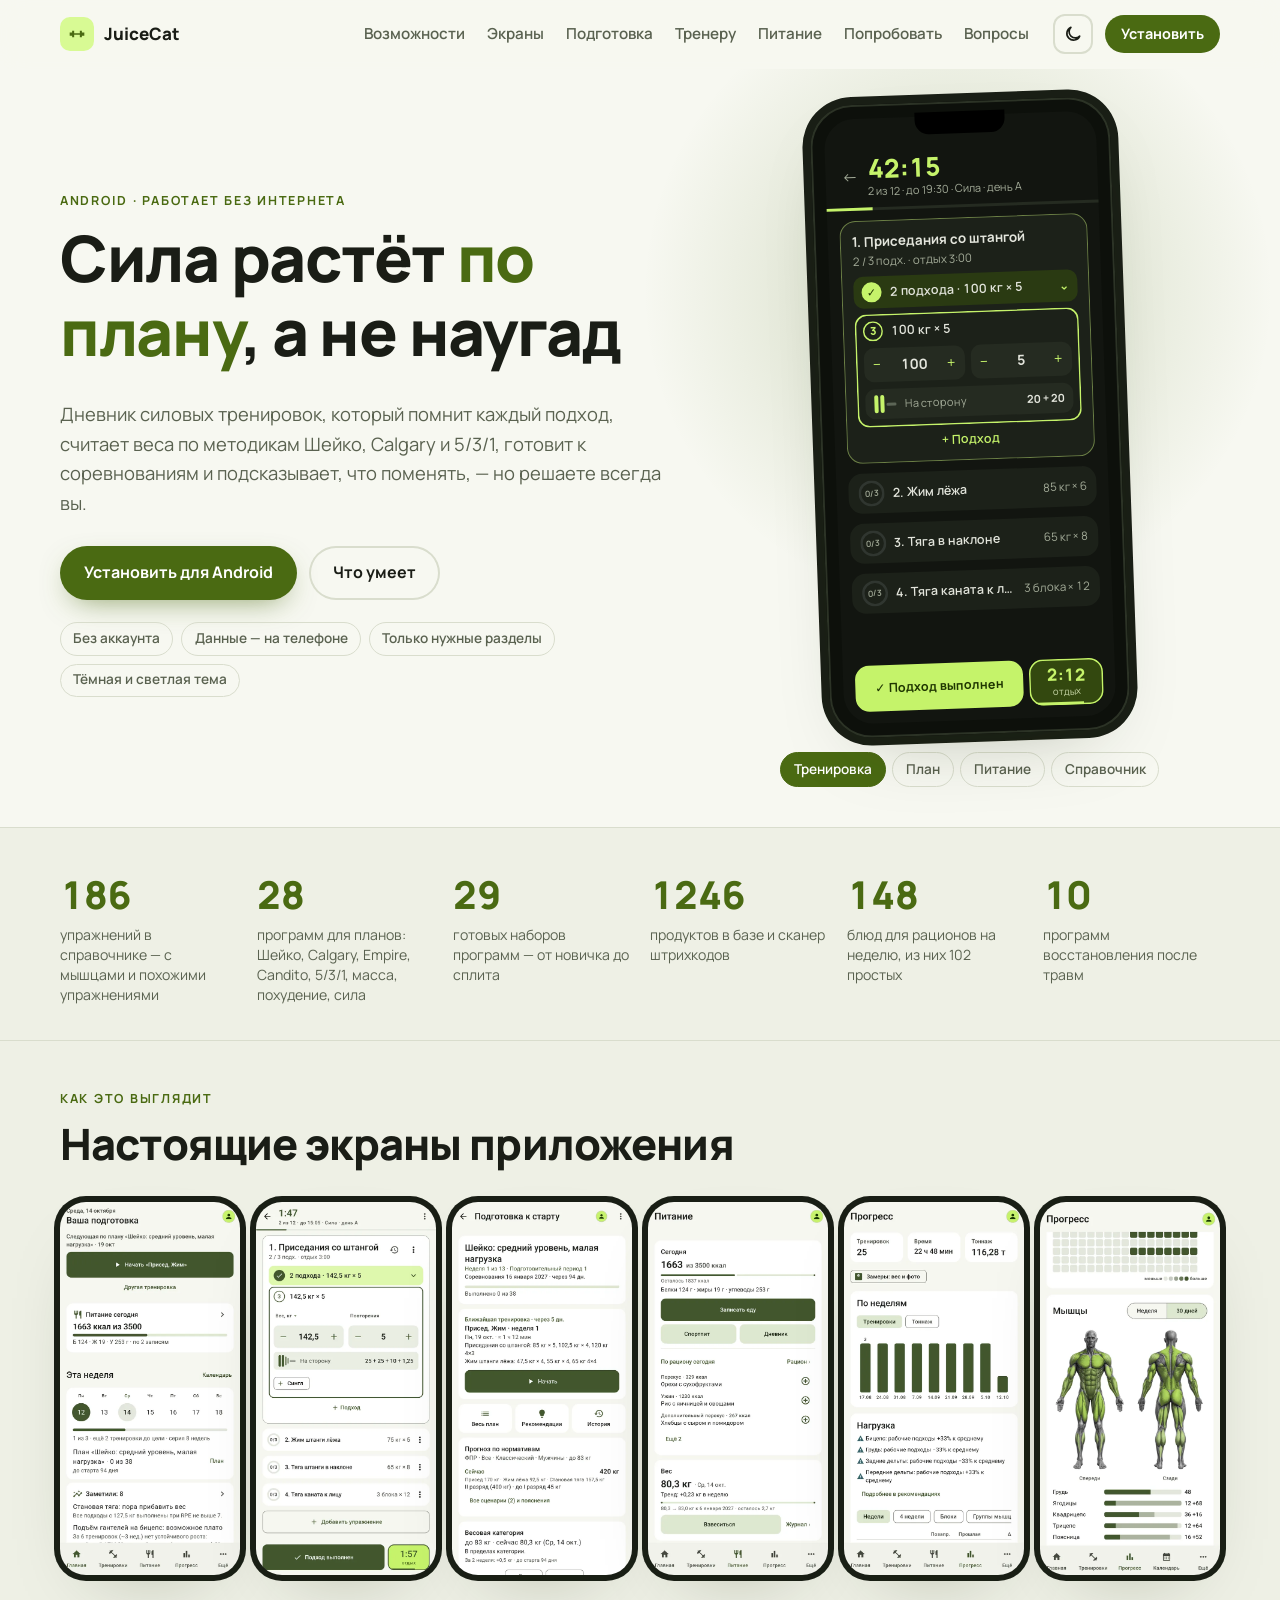
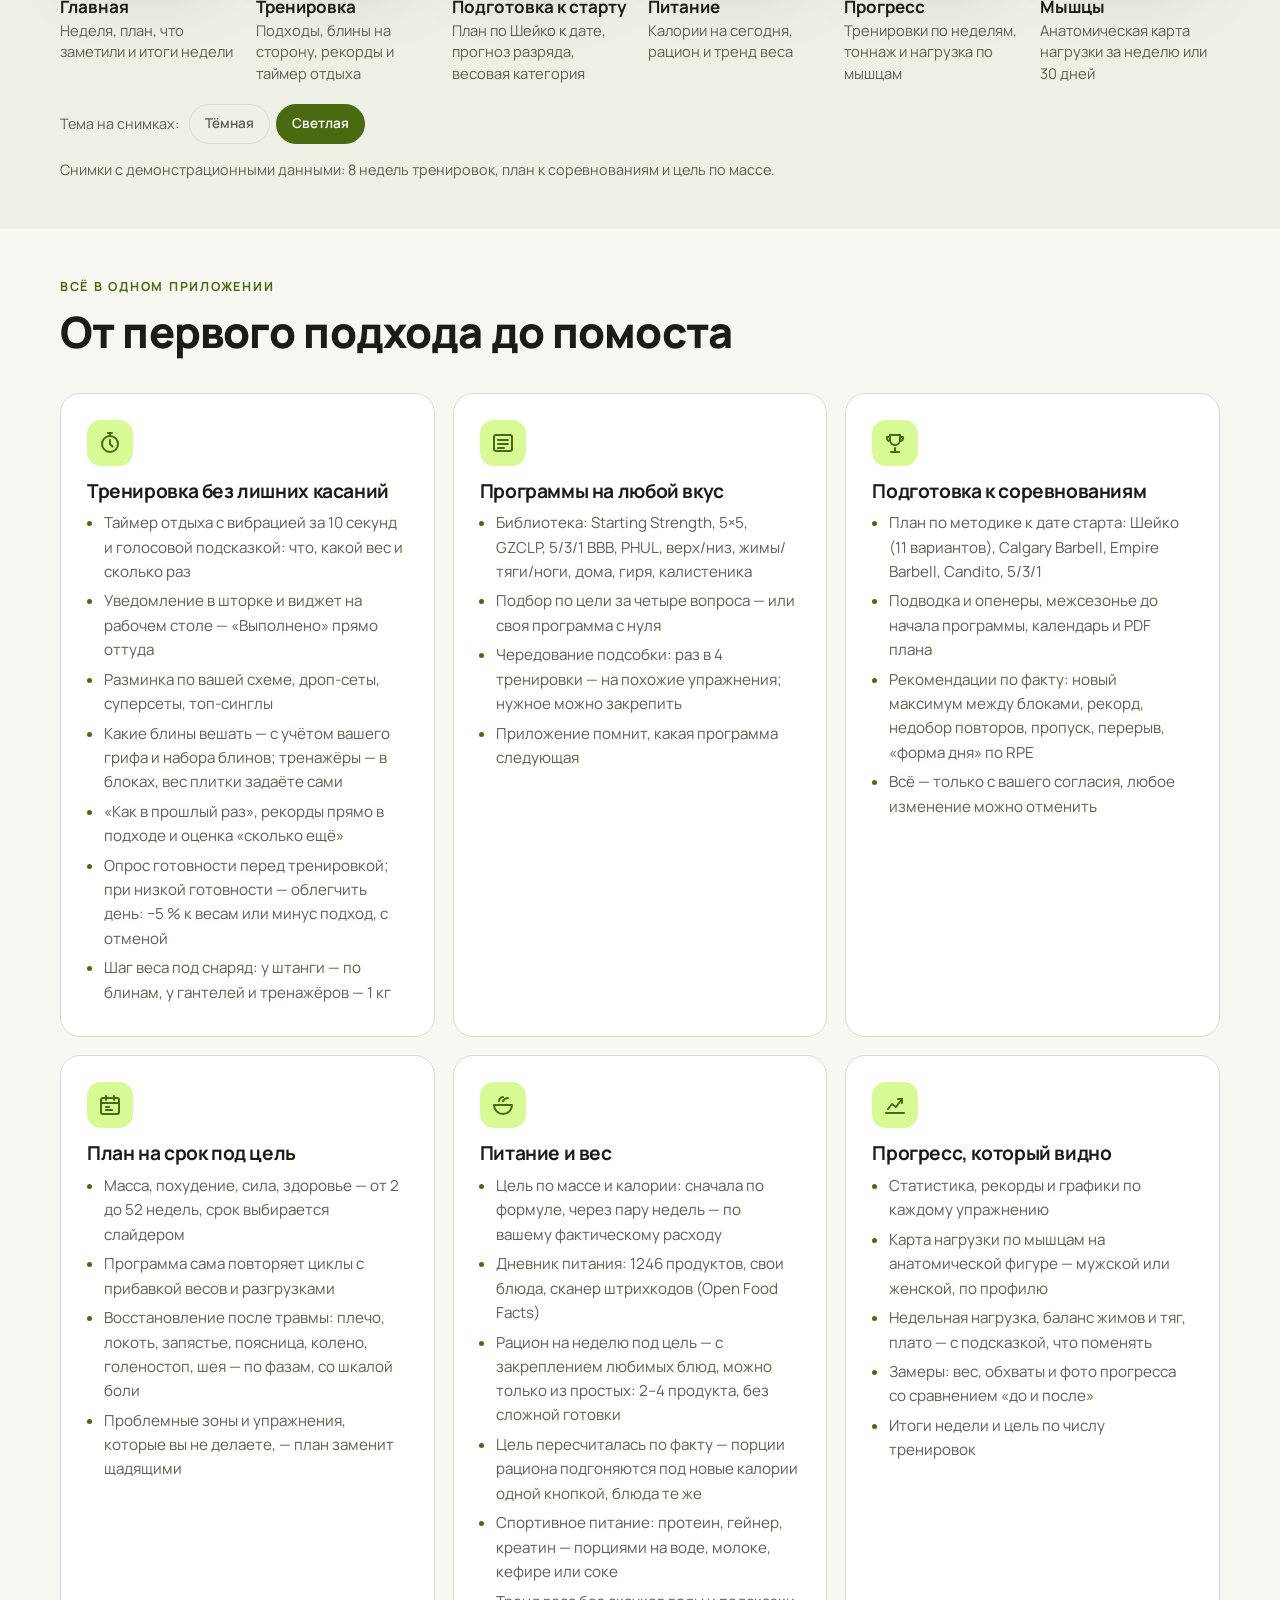
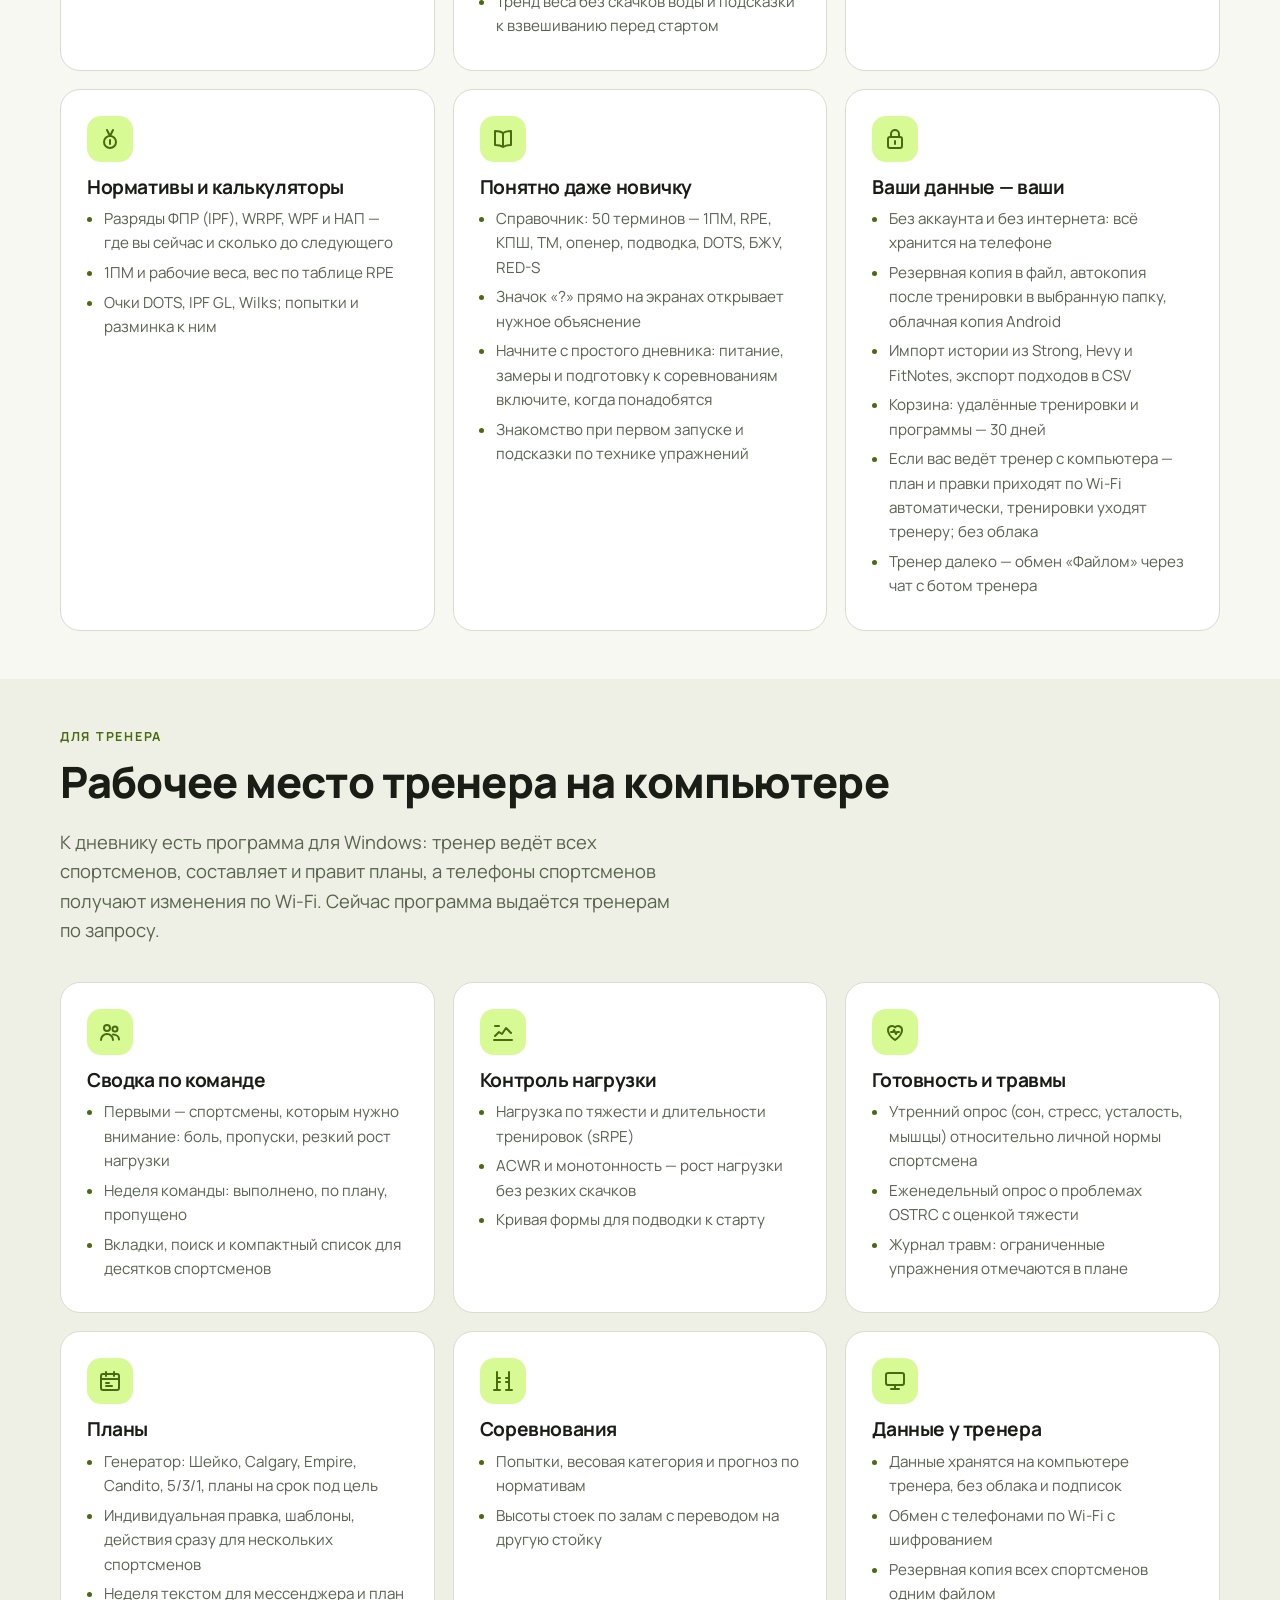
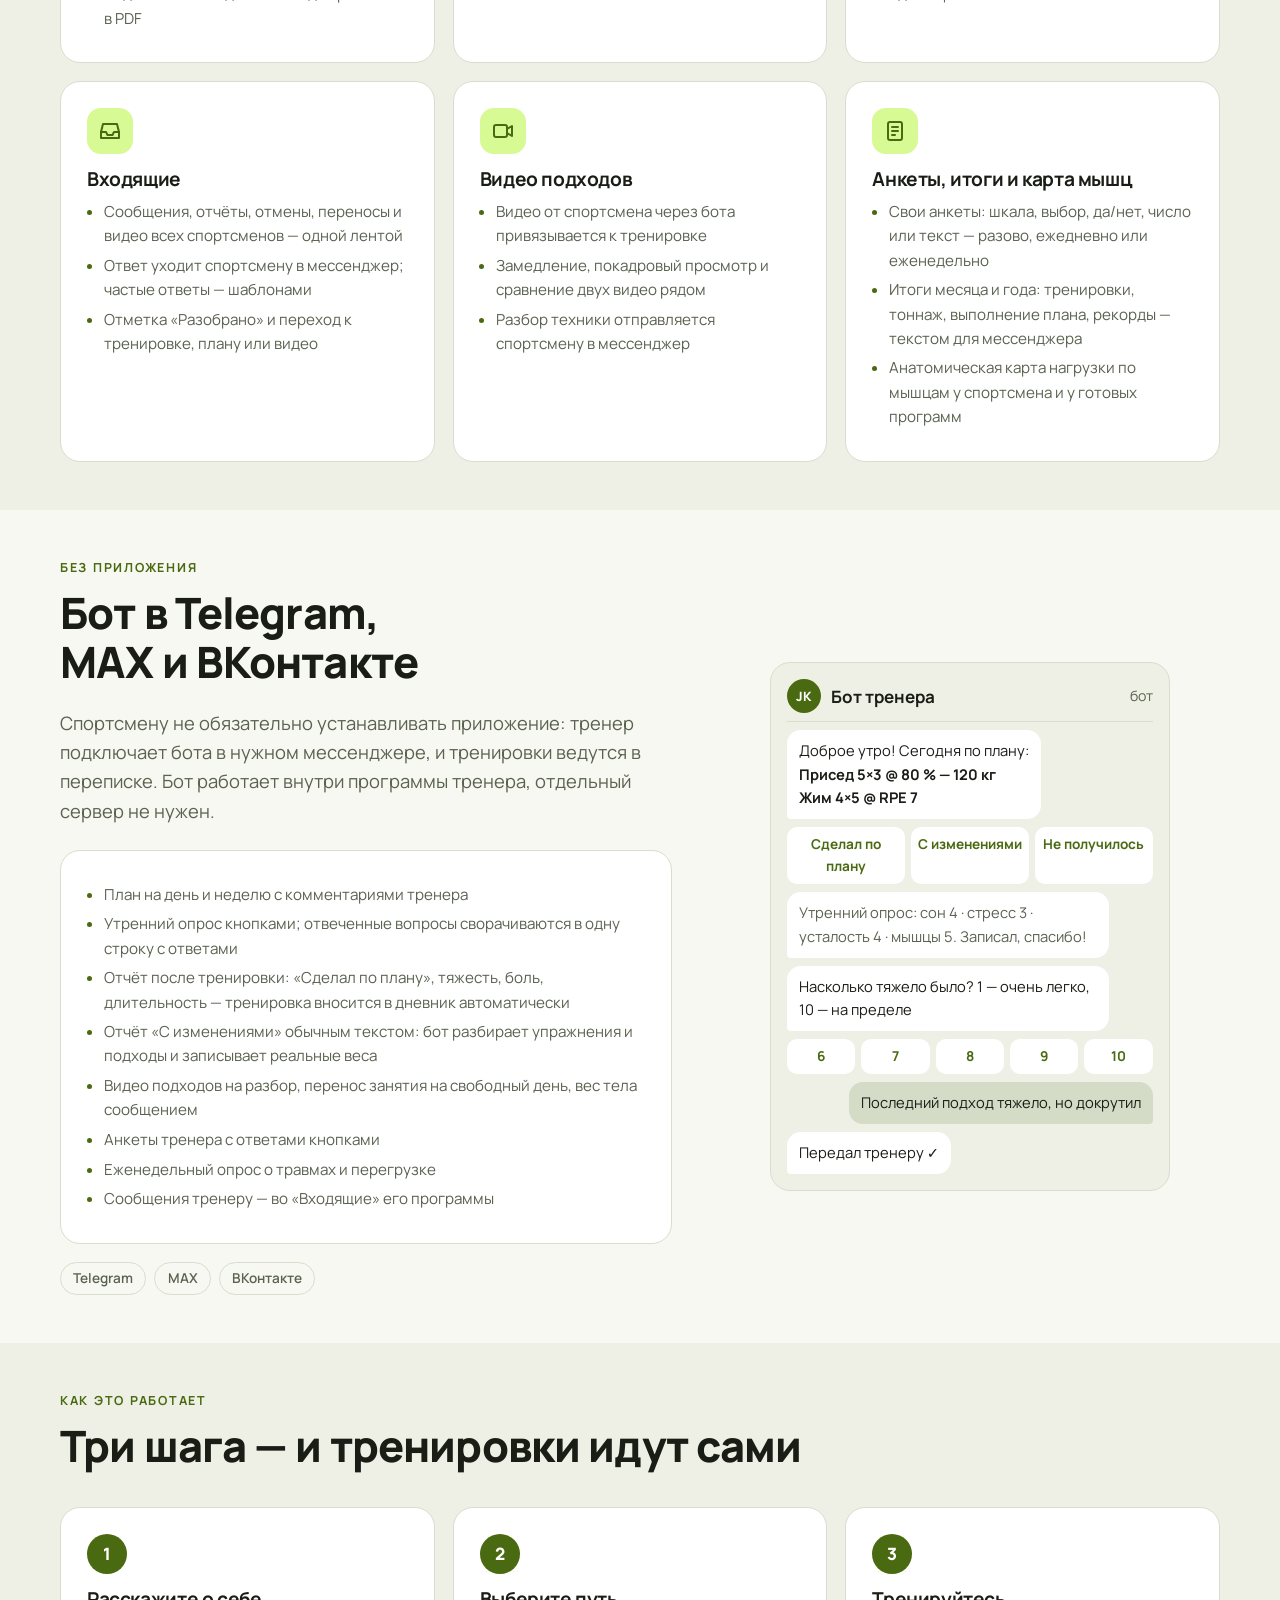
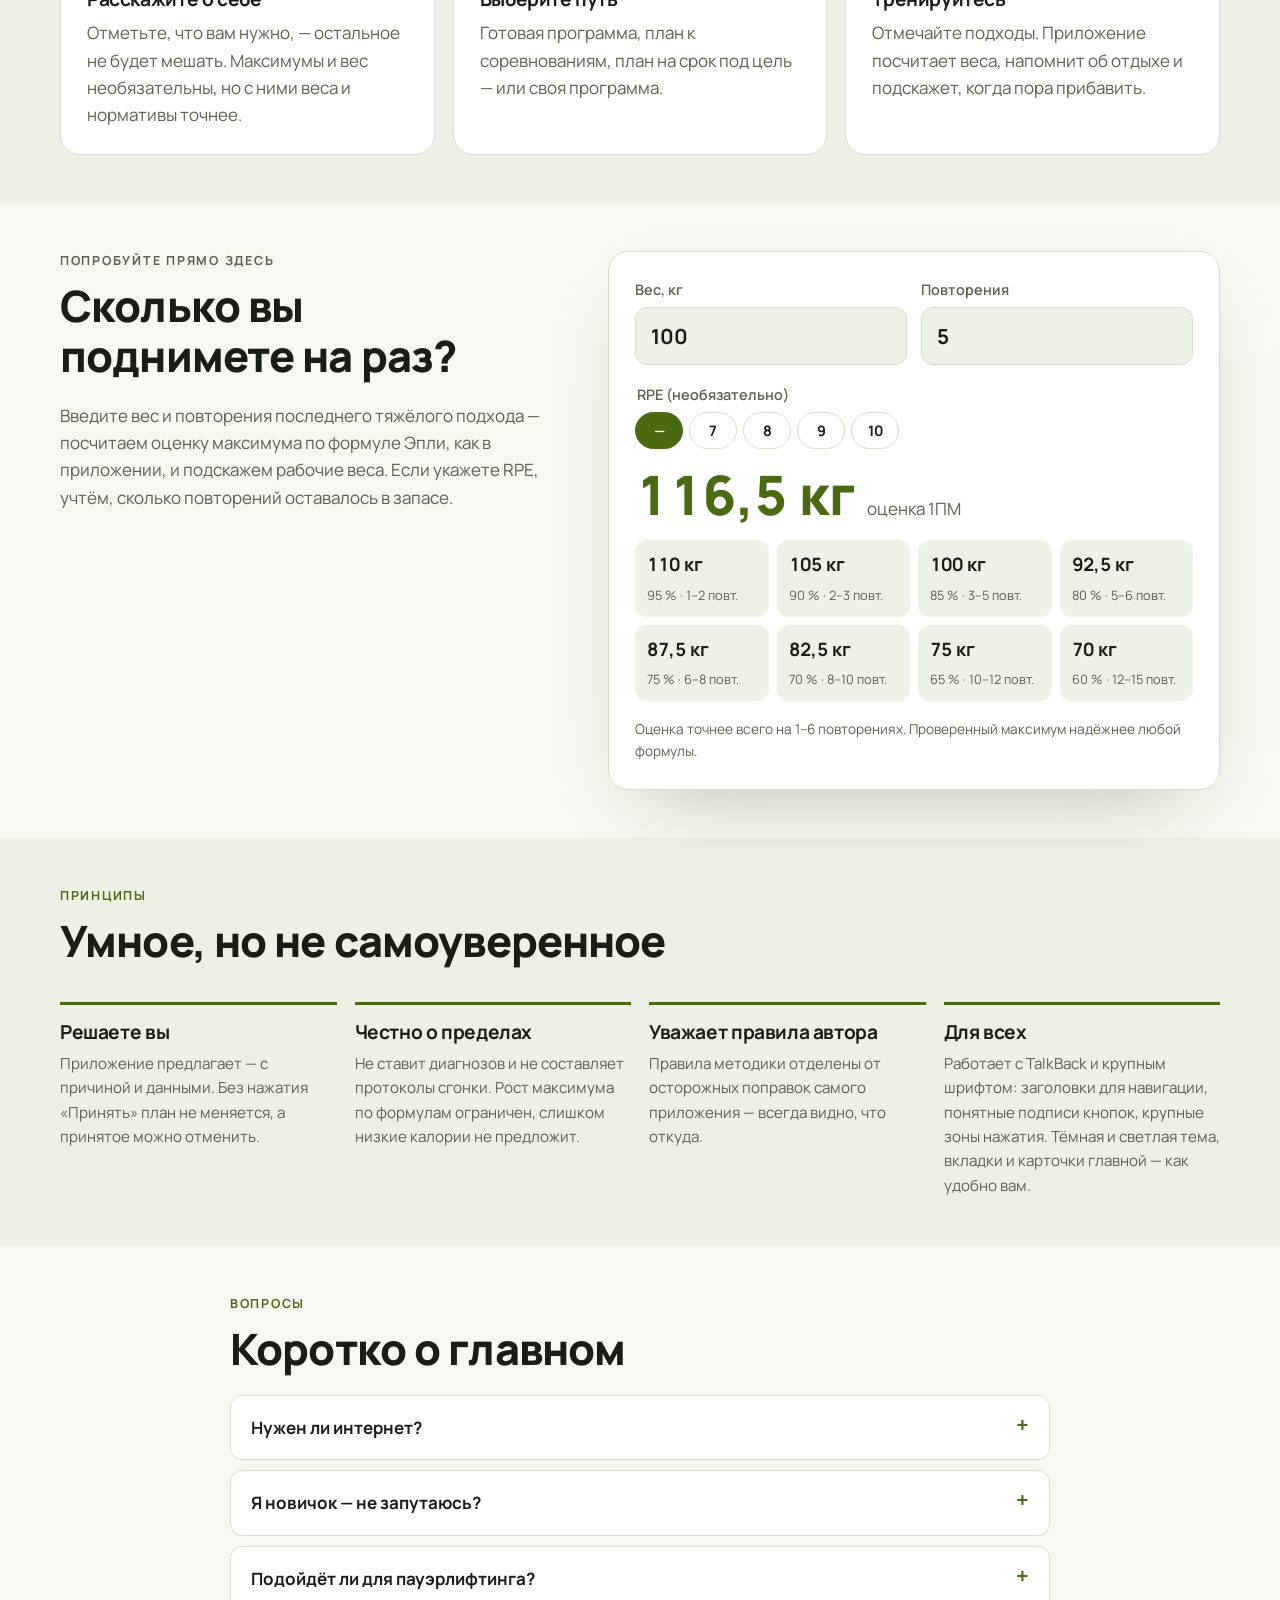
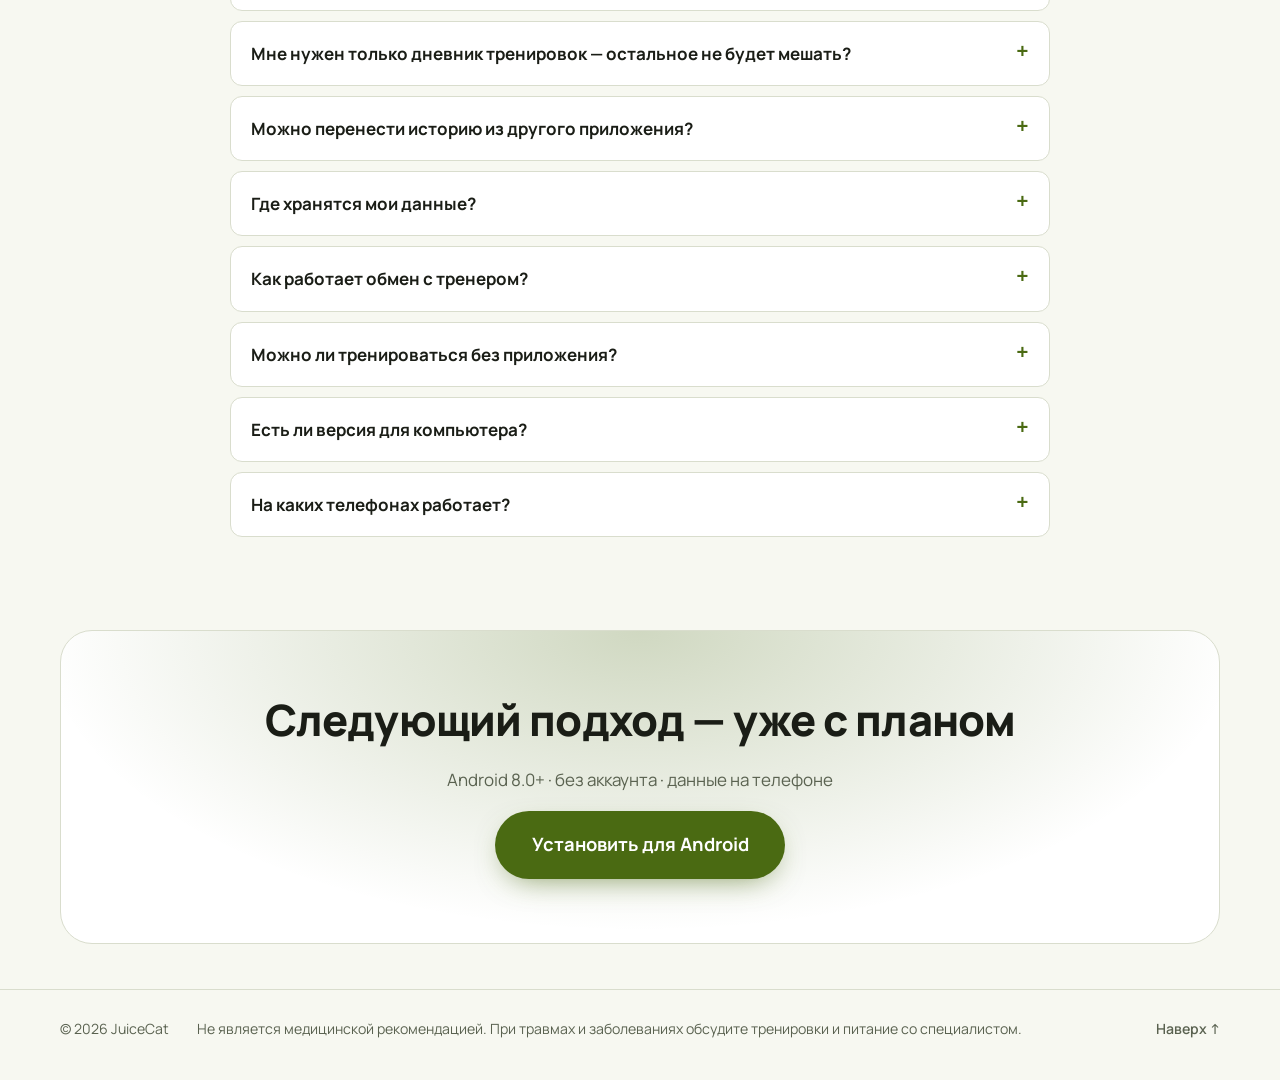
==== commit c632f6f3: "Лэндинг: автокопия после тренировки Co-Authored-By: Claude Opus 5.5 <noreply@anthropic.com>" ====
--- a/index-users.html
+++ b/index-users.html
@@ -335,7 +335,7 @@
             <h3>Ваши данные — ваши</h3>
             <ul>
               <li>Без аккаунта и без интернета: всё хранится на телефоне</li>
-              <li>Резервная копия в файл, автокопия раз в неделю в выбранную папку, облачная копия Android</li>
+              <li>Резервная копия в файл, автокопия после тренировки в выбранную папку, облачная копия Android</li>
               <li>Импорт истории из Strong, Hevy и FitNotes, экспорт подходов в CSV</li>
               <li>Корзина: удалённые тренировки и программы — 30 дней</li>
               <li>Если вас ведёт тренер с компьютера — план и правки приходят по Wi‑Fi автоматически, тренировки уходят тренеру; без облака</li>
@@ -630,12 +630,12 @@
   <dialog class="dl-dialog" data-download-dialog aria-labelledby="dl-dialog-title">
     <form method="dialog">
       <h2 id="dl-dialog-title">Скачать JuiceCat?</h2>
-      <p>Файл APK, версия 0.7.0, 5 МБ — для Android 8.0 и новее.</p>
+      <p>Файл APK, версия 0.7.1, 5 МБ — для Android 8.0 и новее.</p>
       <p>Приложения пока нет в Google Play, поэтому при установке Android попросит разрешить установку из браузера — для APK с сайта это обычный шаг. Аккаунт не нужен, данные остаются на телефоне.</p>
-      <p class="dl-dialog__hash">SHA-256: <code>98a7fefb1c41c7eb567432122957c8fd8e7664a99e29fed7edd485d540fed640</code></p>
+      <p class="dl-dialog__hash">SHA-256: <code>7daab006ba302931418e6dc4885b54d151f39e494d5b15a924517dcc07d8c7e0</code></p>
       <div class="dl-dialog__actions">
         <button class="btn btn--ghost" value="cancel">Отмена</button>
-        <a class="btn" href="download/juicecat-0.7.0.apk" download data-download-confirm>Скачать</a>
+        <a class="btn" href="download/juicecat-0.7.1.apk" download data-download-confirm>Скачать</a>
       </div>
     </form>
   </dialog>
@@ -648,6 +648,6 @@
     </div>
   </footer>
 
-  <script src="script.js?v=12" defer></script>
+  <script src="script.js?v=13" defer></script>
 </body>
 </html>
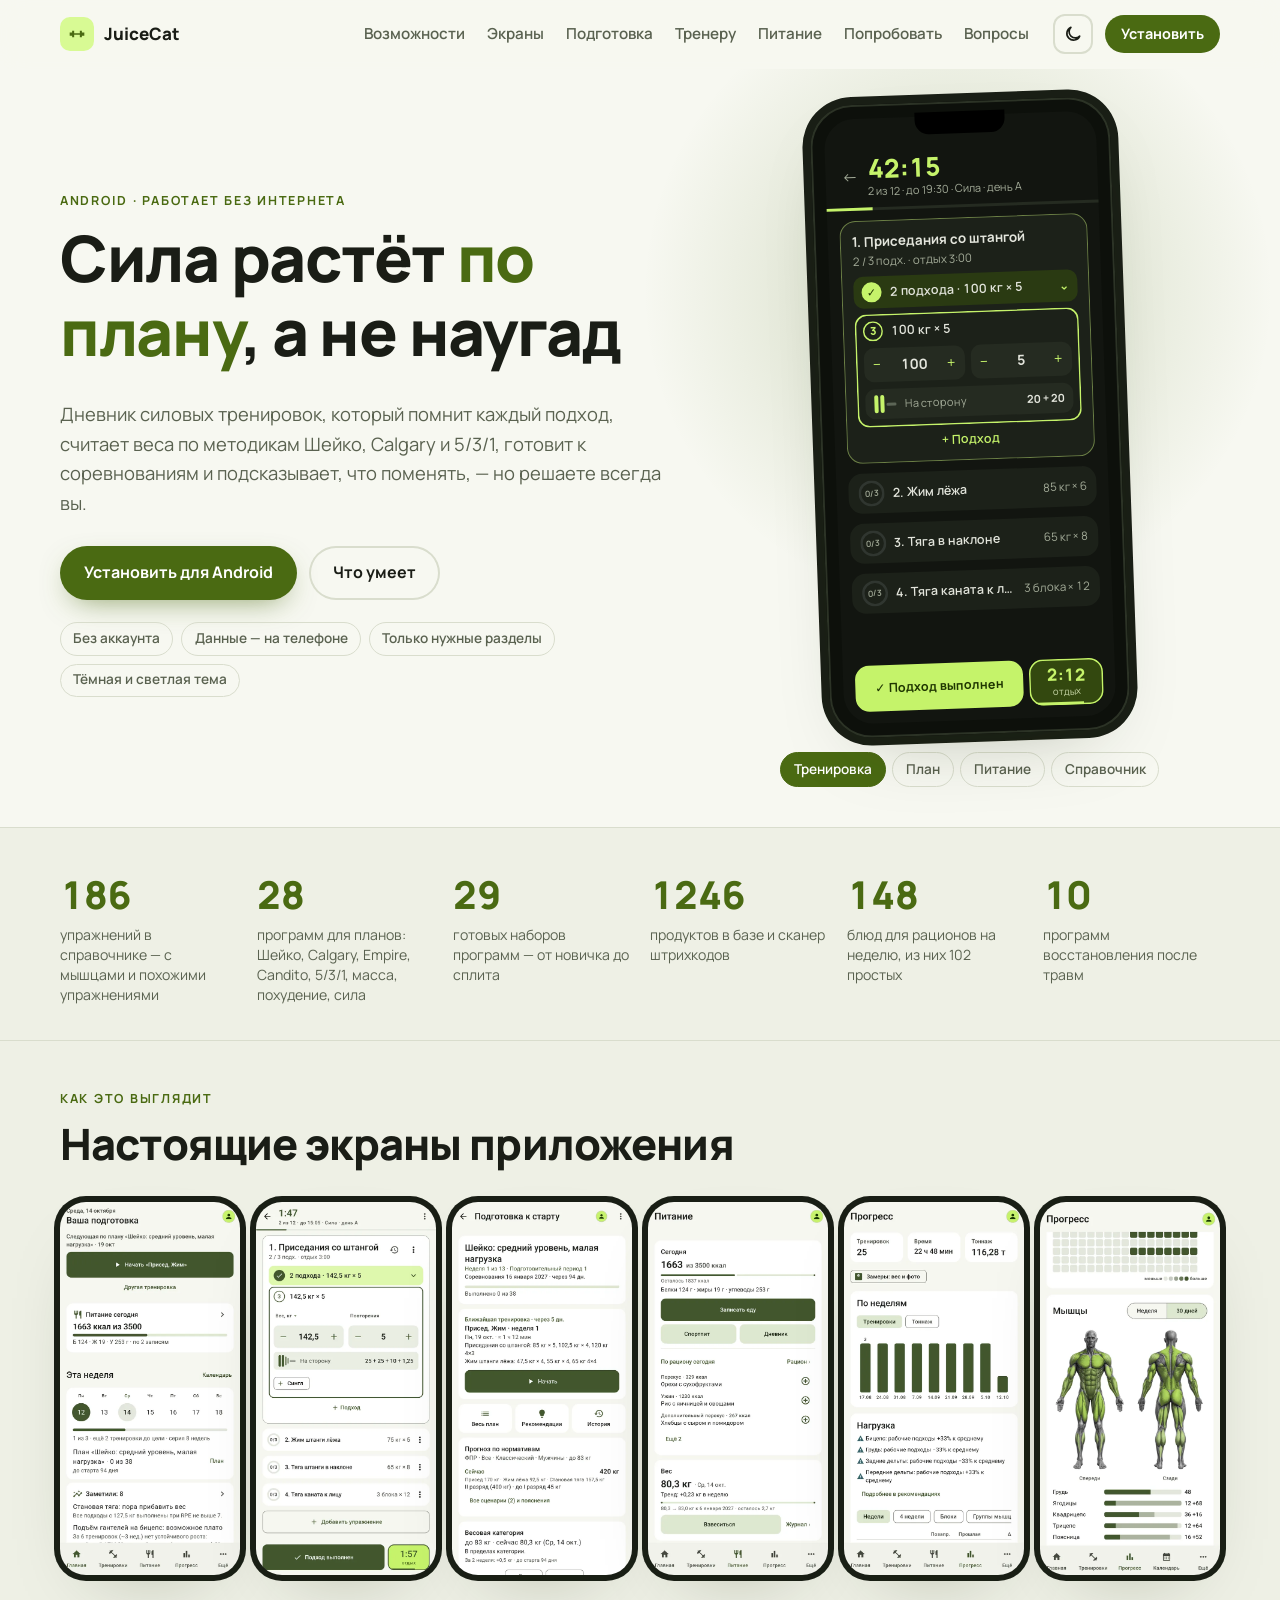
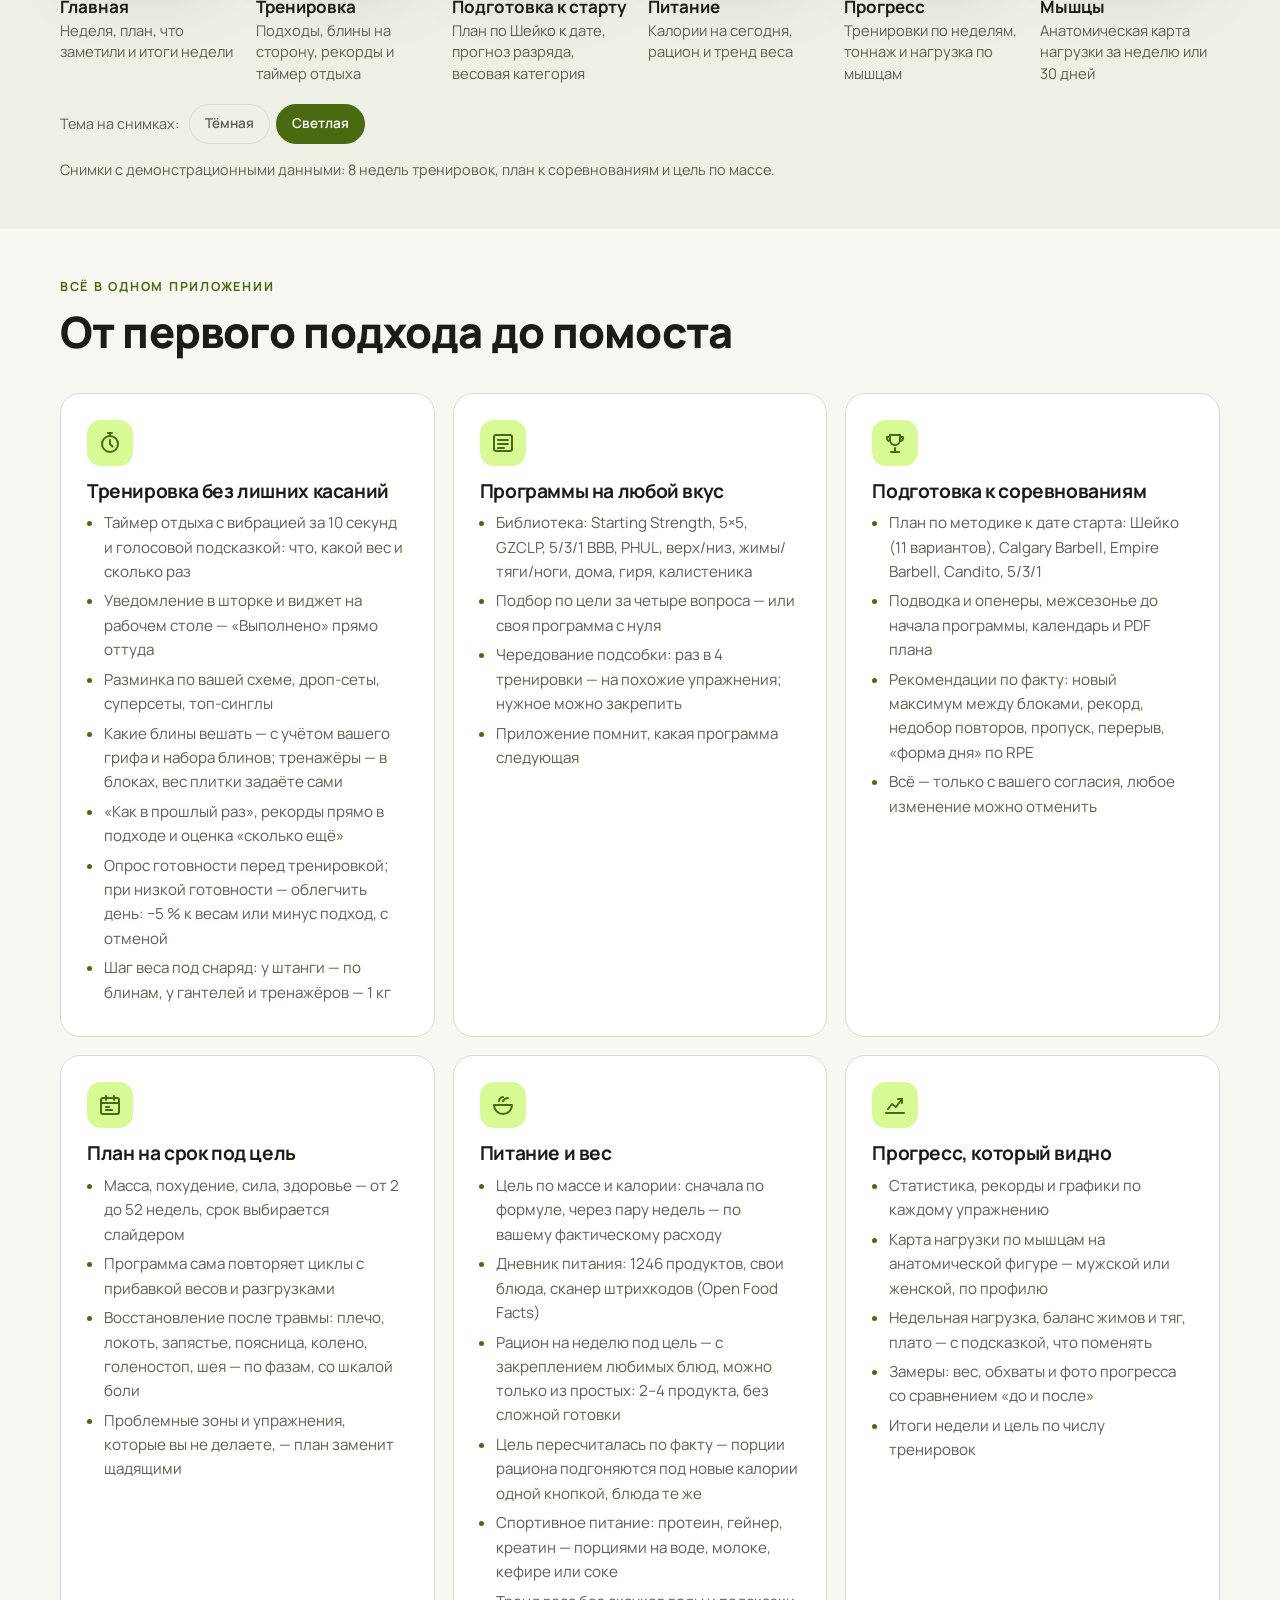
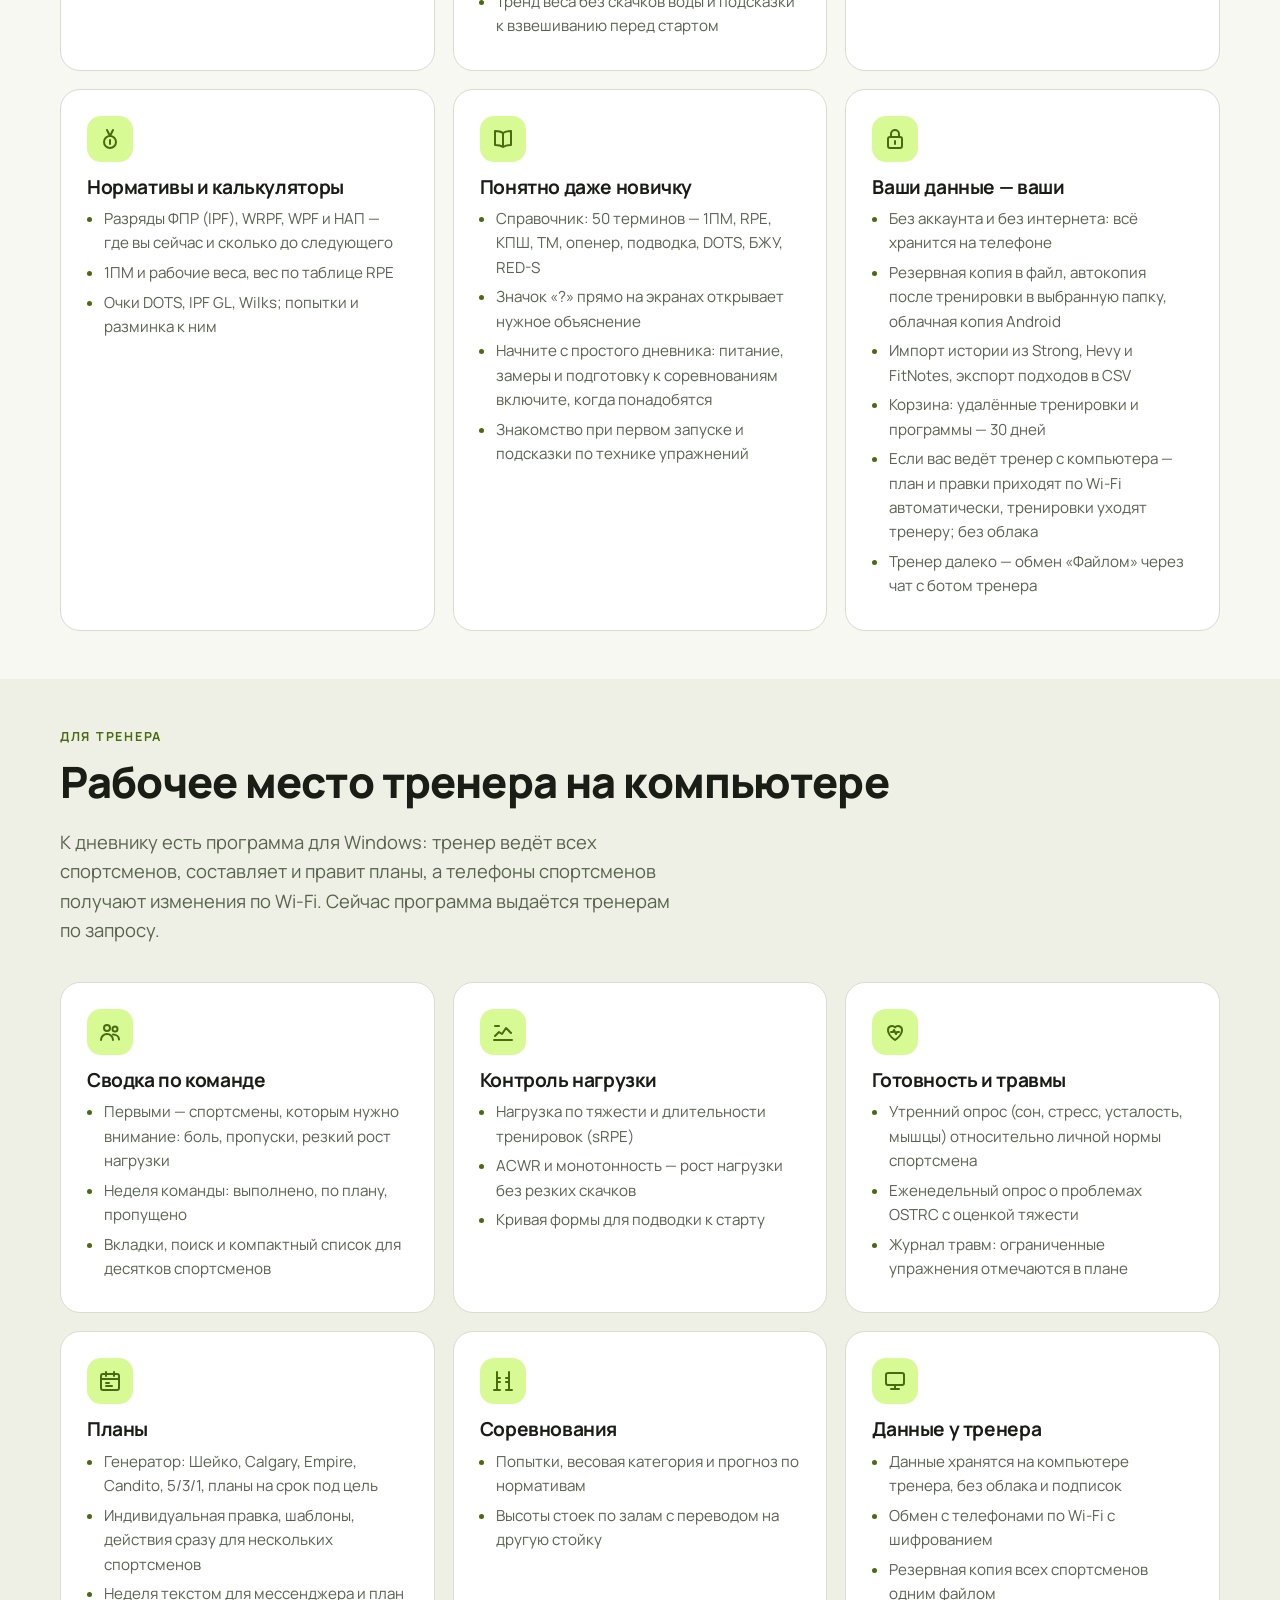
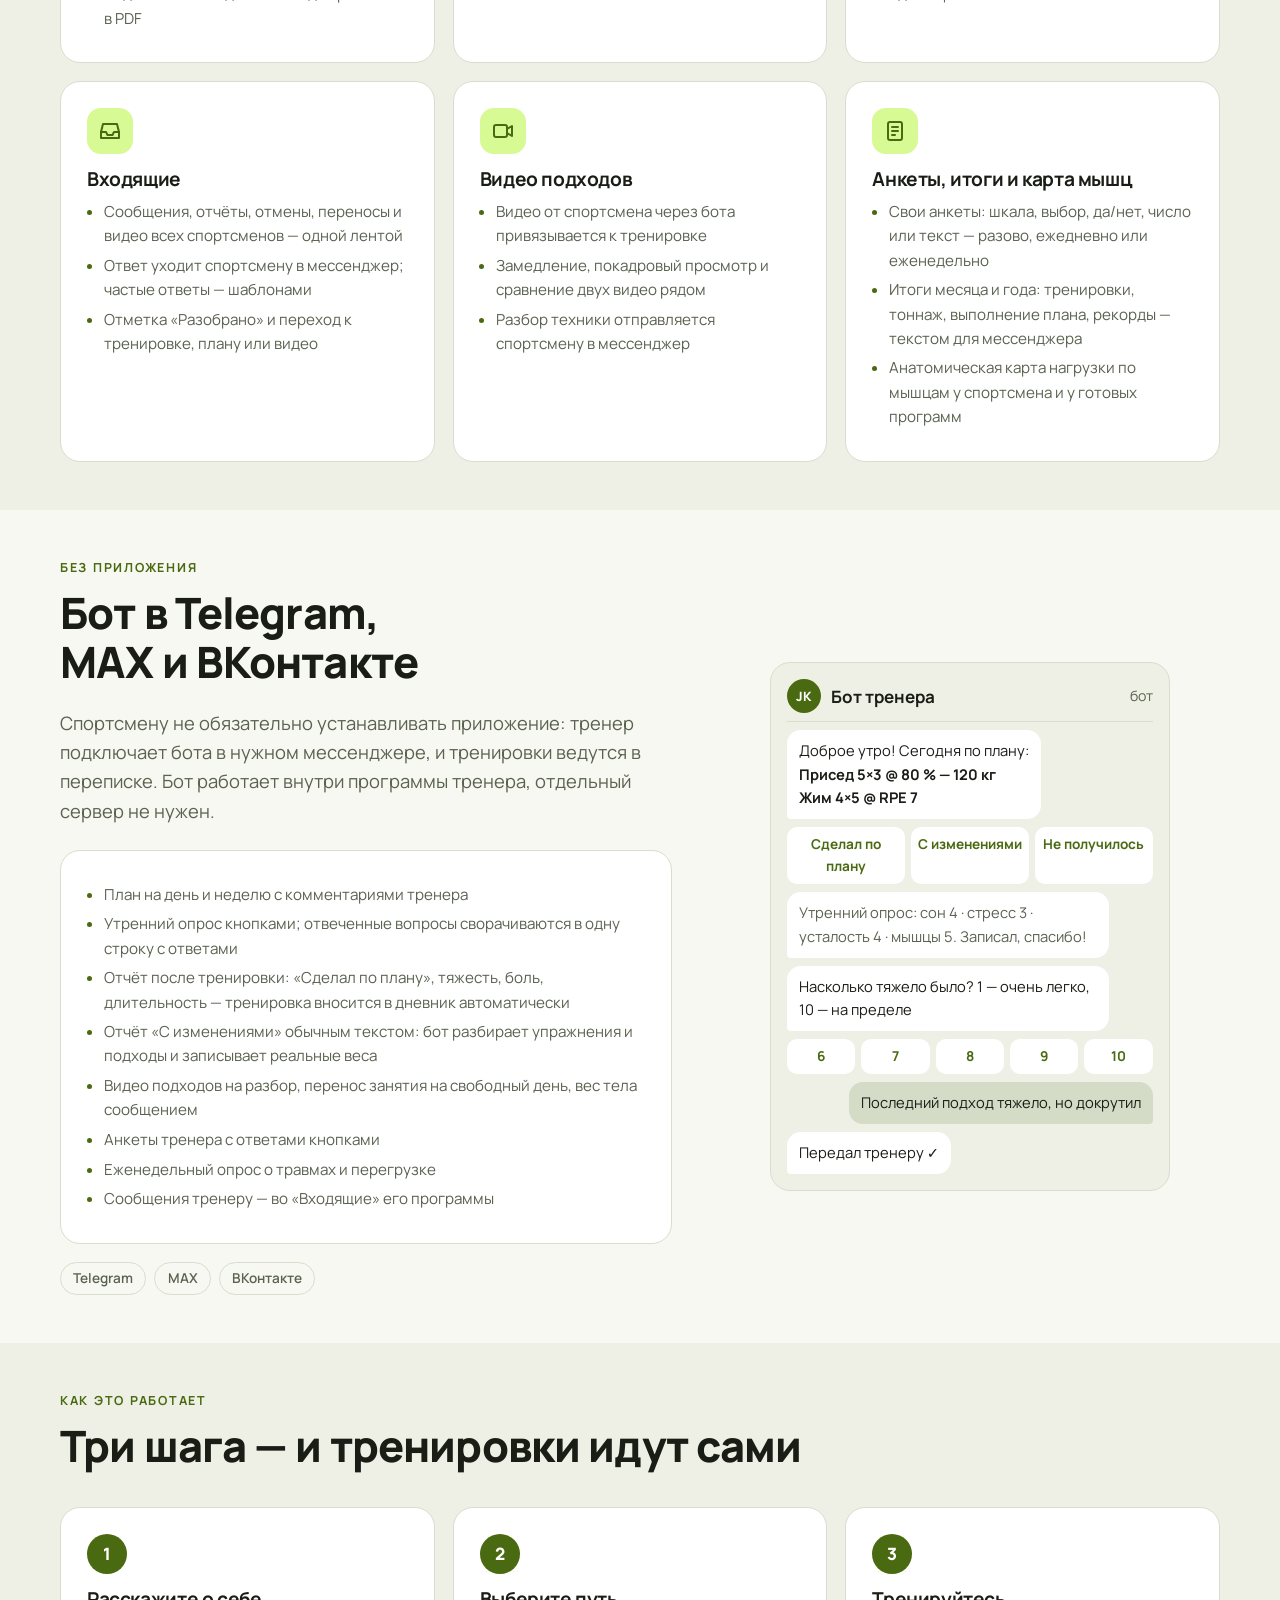
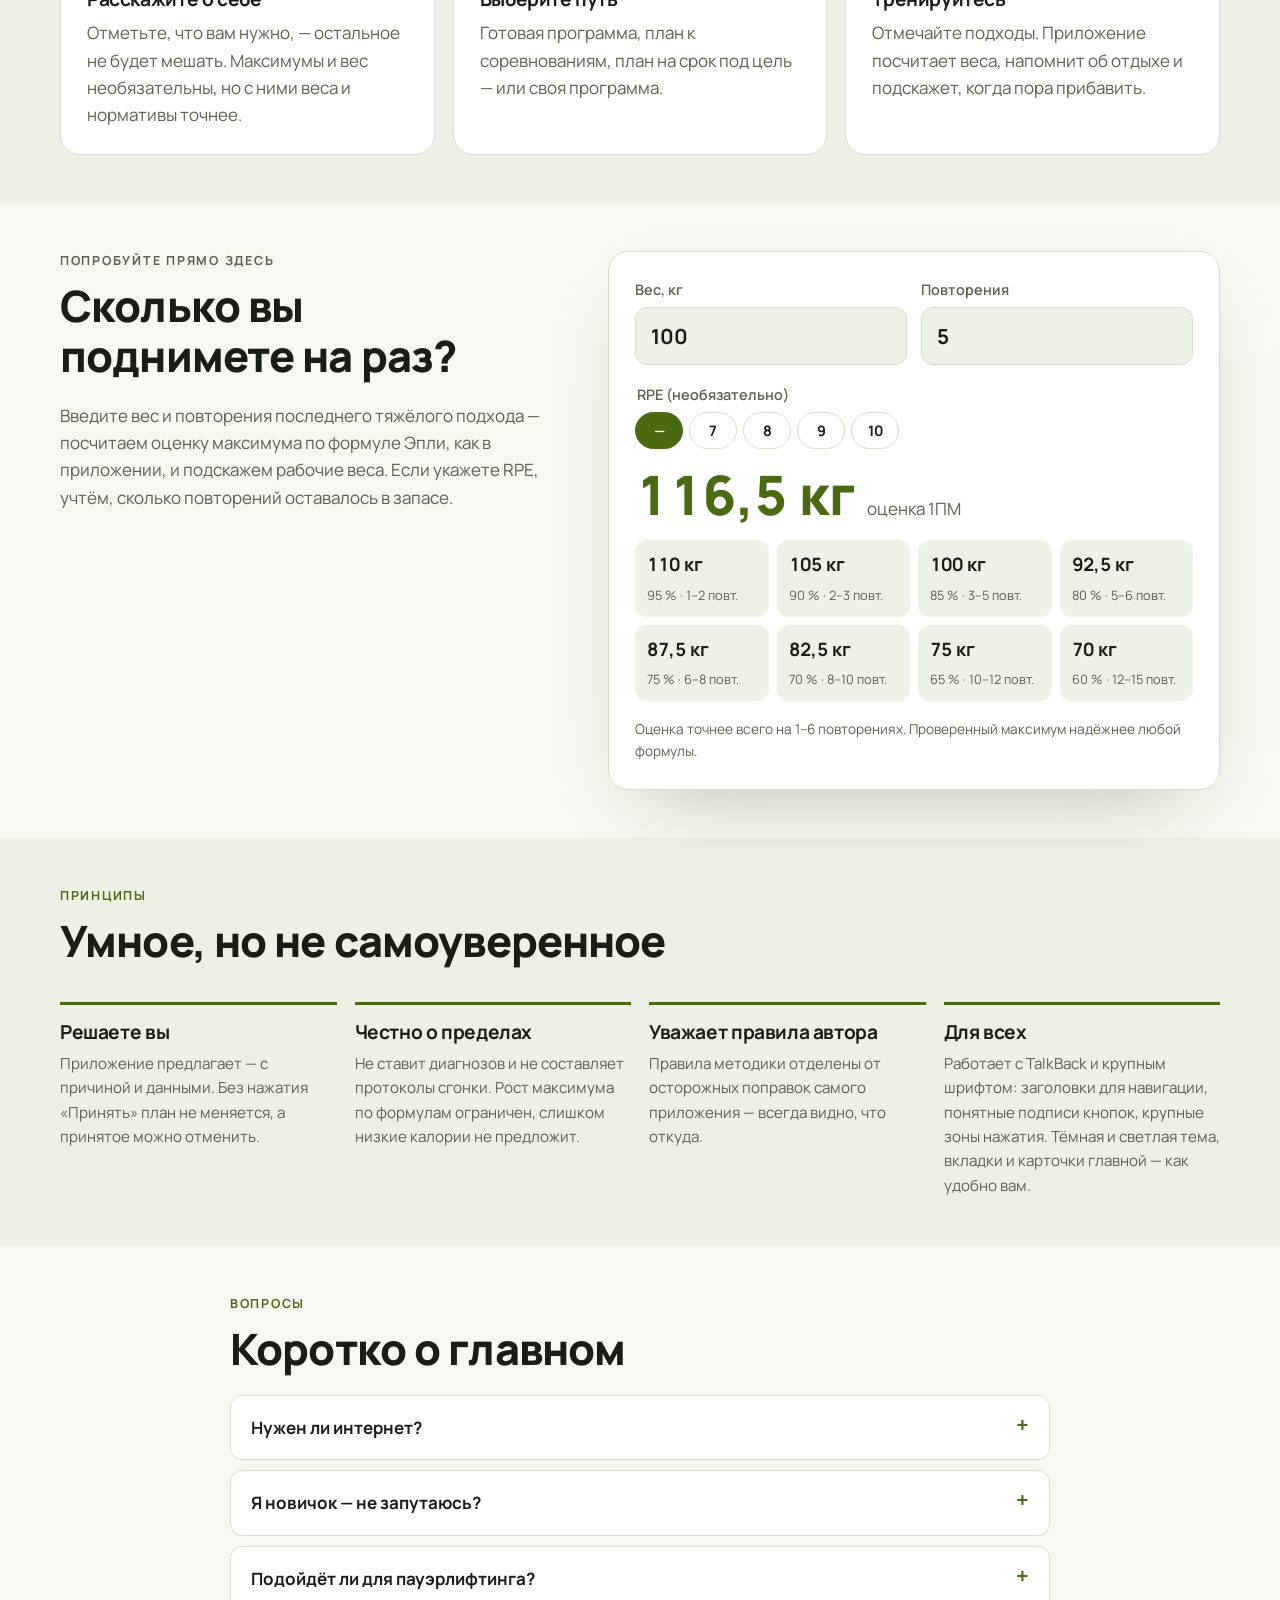
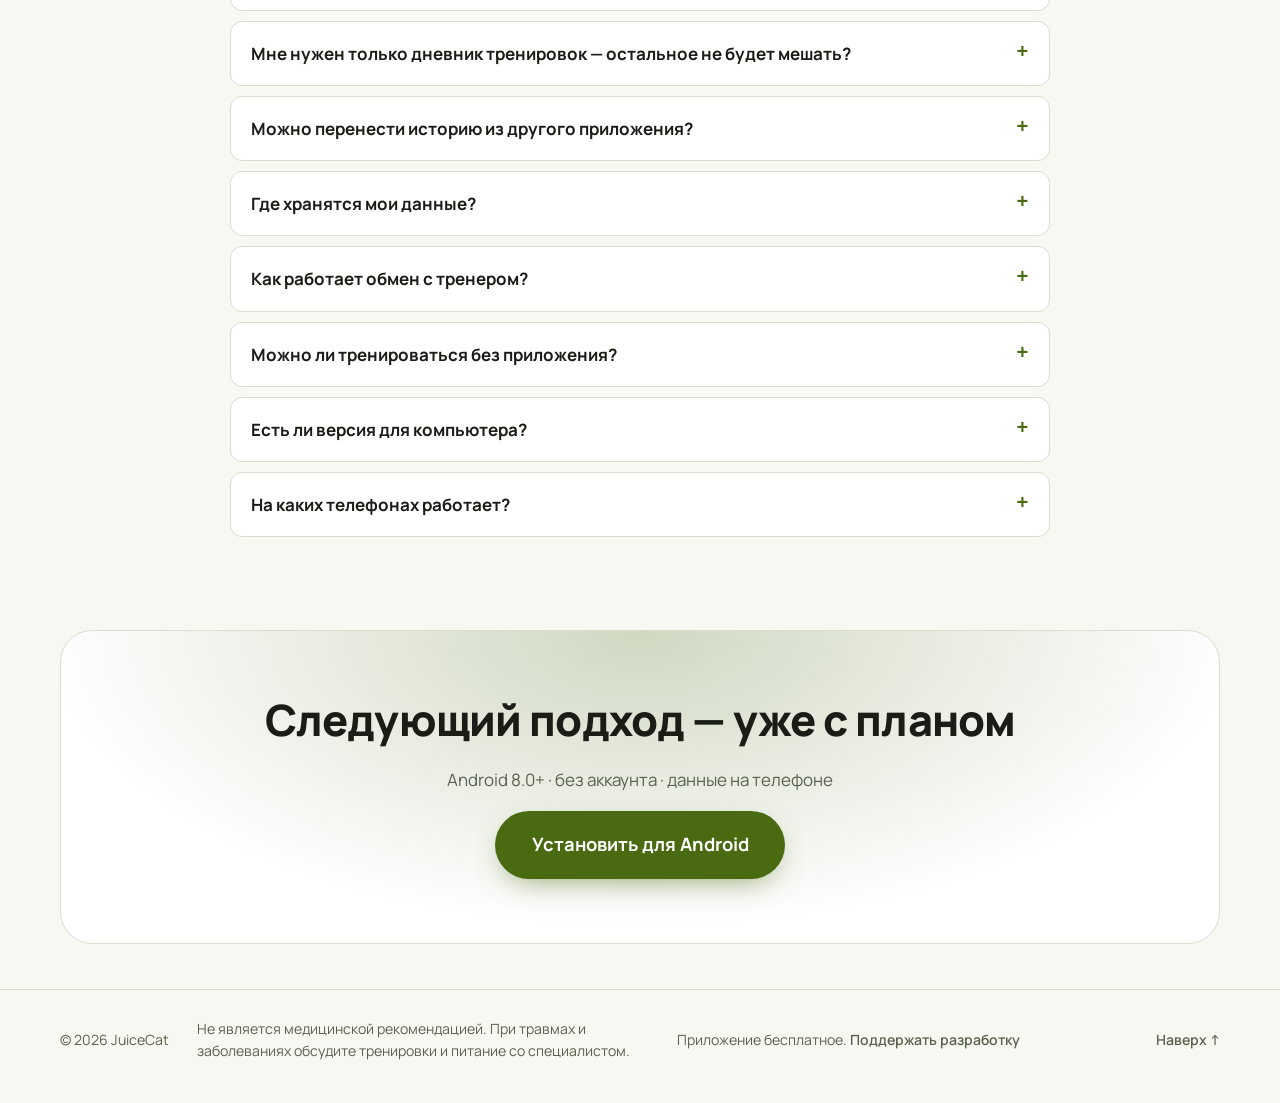
==== commit ef9a0b5e: "JuiceCat 0.9.1 (APK с кнопкой «Поддержать» → Boosty; SHA-256 обновлён) и ссылка на Boosty в подвале " ====
--- a/index-users.html
+++ b/index-users.html
@@ -630,12 +630,12 @@
   <dialog class="dl-dialog" data-download-dialog aria-labelledby="dl-dialog-title">
     <form method="dialog">
       <h2 id="dl-dialog-title">Скачать JuiceCat?</h2>
-      <p>Файл APK, версия 0.7.1, 5 МБ — для Android 8.0 и новее.</p>
+      <p>Файл APK, версия 0.9.1, 5 МБ — для Android 8.0 и новее.</p>
       <p>Приложения пока нет в Google Play, поэтому при установке Android попросит разрешить установку из браузера — для APK с сайта это обычный шаг. Аккаунт не нужен, данные остаются на телефоне.</p>
-      <p class="dl-dialog__hash">SHA-256: <code>7daab006ba302931418e6dc4885b54d151f39e494d5b15a924517dcc07d8c7e0</code></p>
+      <p class="dl-dialog__hash">SHA-256: <code>45570d49fa5c23dc88a2bbf957410d425935937c68ce97cc76120c9f9f5bba10</code></p>
       <div class="dl-dialog__actions">
         <button class="btn btn--ghost" value="cancel">Отмена</button>
-        <a class="btn" href="download/juicecat-0.7.1.apk" download data-download-confirm>Скачать</a>
+        <a class="btn" href="download/juicecat-0.9.1.apk" download data-download-confirm>Скачать</a>
       </div>
     </form>
   </dialog>
@@ -644,10 +644,11 @@
     <div class="wrap footer__inner">
       <span>© <span data-year>2026</span> JuiceCat</span>
       <span class="footer__note">Не является медицинской рекомендацией. При травмах и заболеваниях обсудите тренировки и питание со специалистом.</span>
+      <span class="footer__note">Приложение бесплатное. <a href="https://boosty.to/nikolassm/donate" target="_blank" rel="noopener">Поддержать разработку</a></span>
       <a href="#top">Наверх ↑</a>
     </div>
   </footer>
 
-  <script src="script.js?v=13" defer></script>
+  <script src="script.js?v=16" defer></script>
 </body>
 </html>
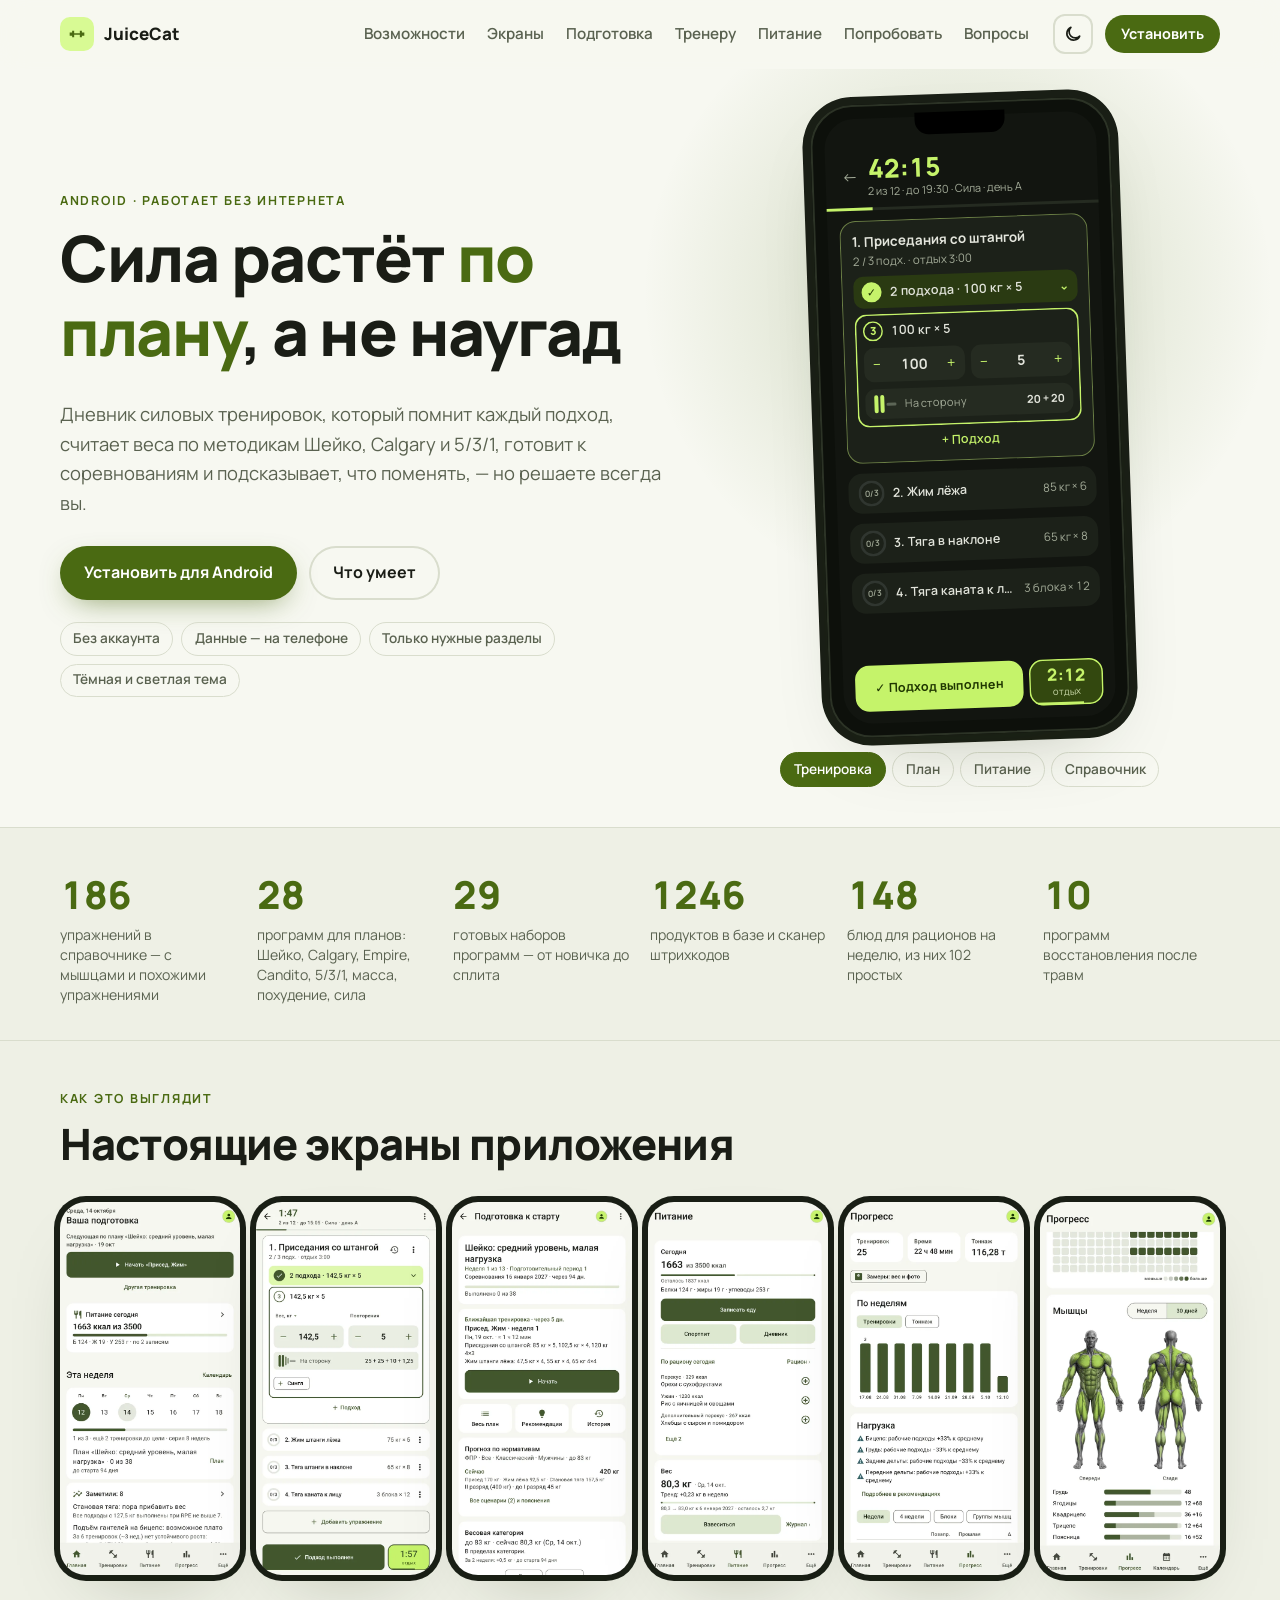
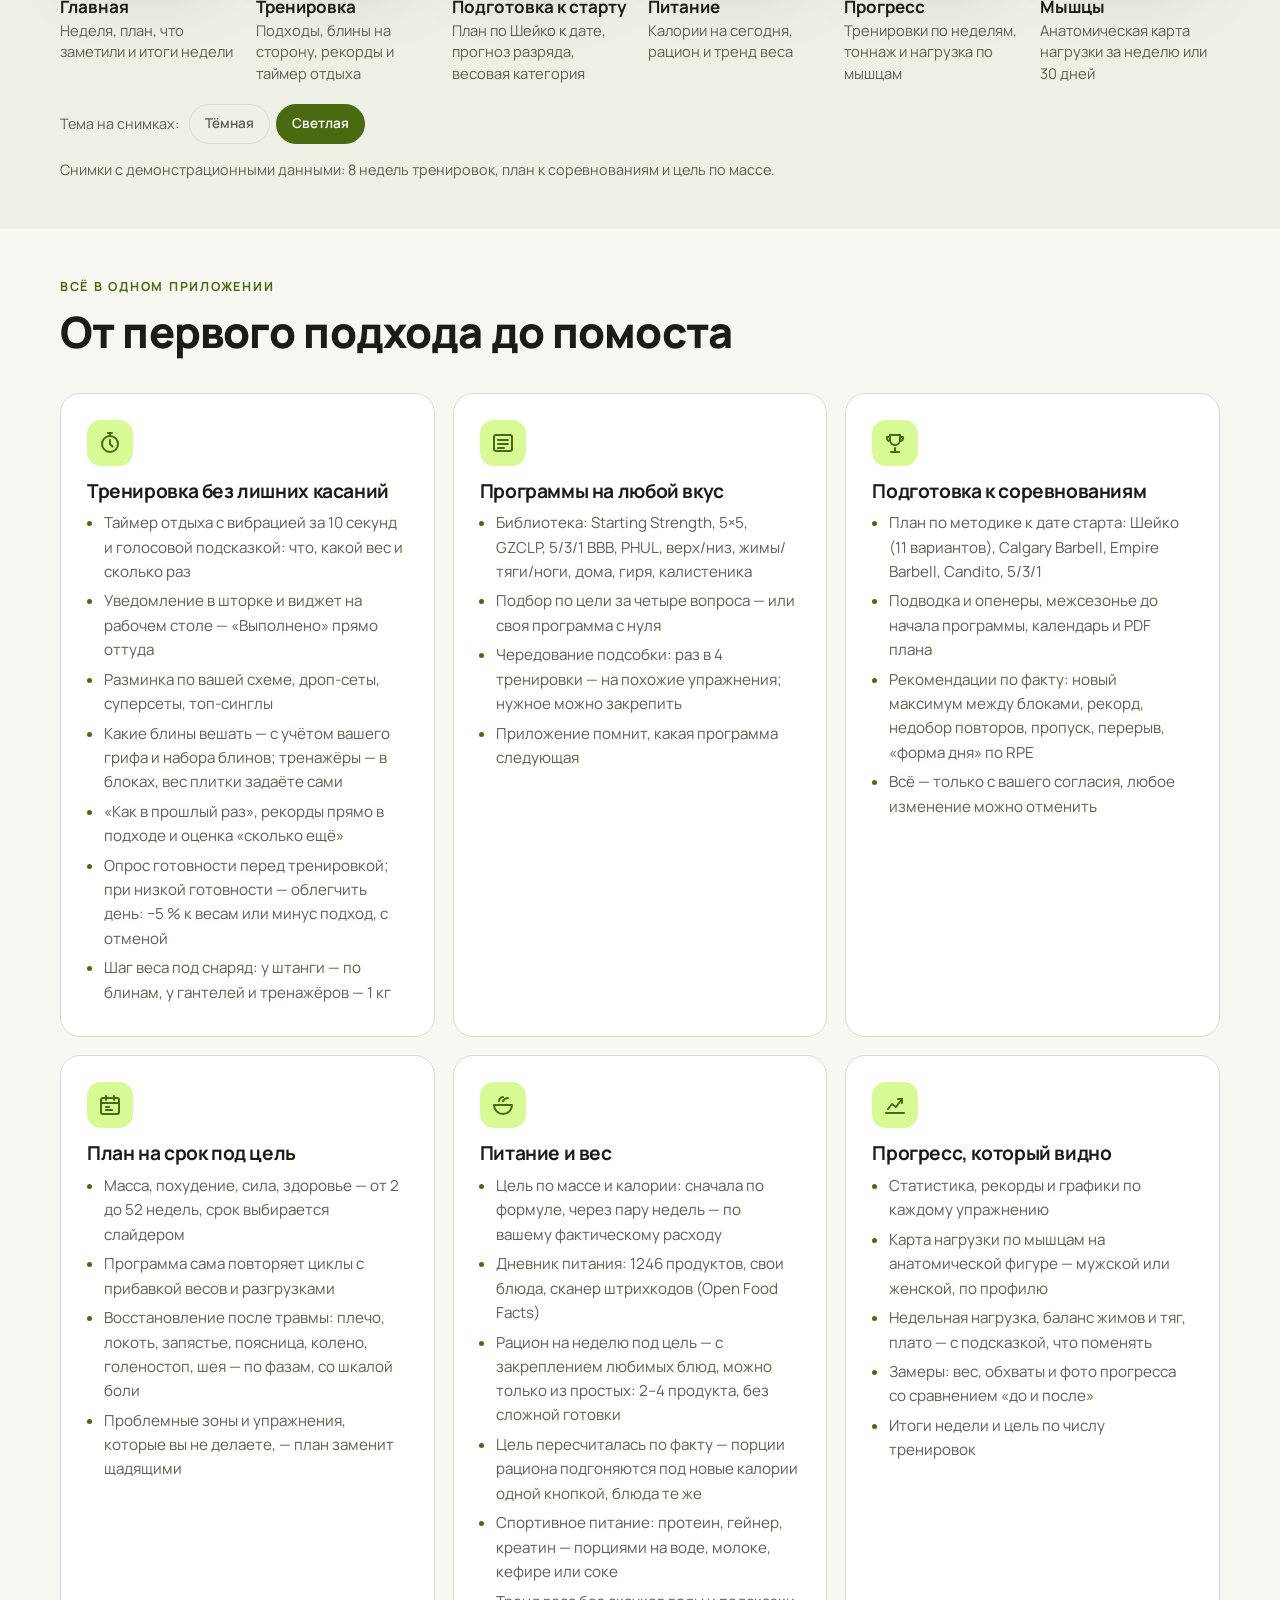
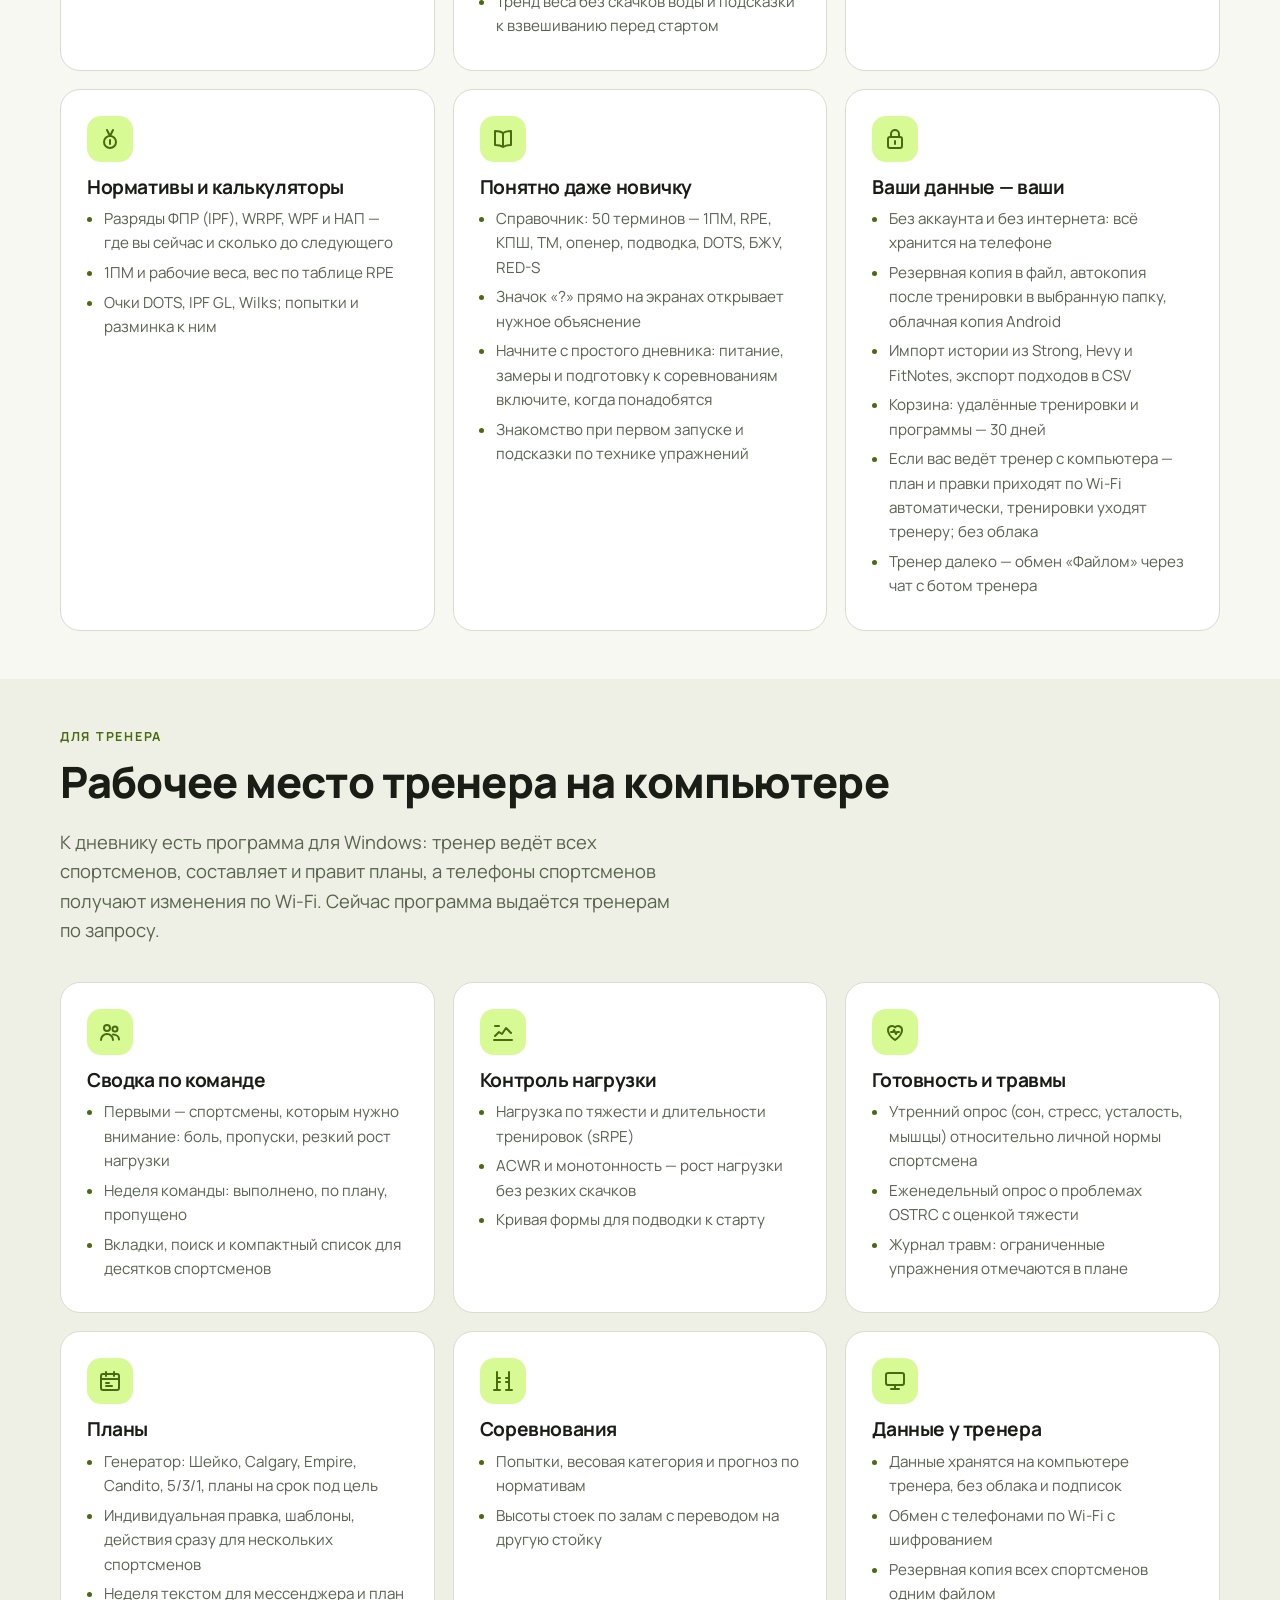
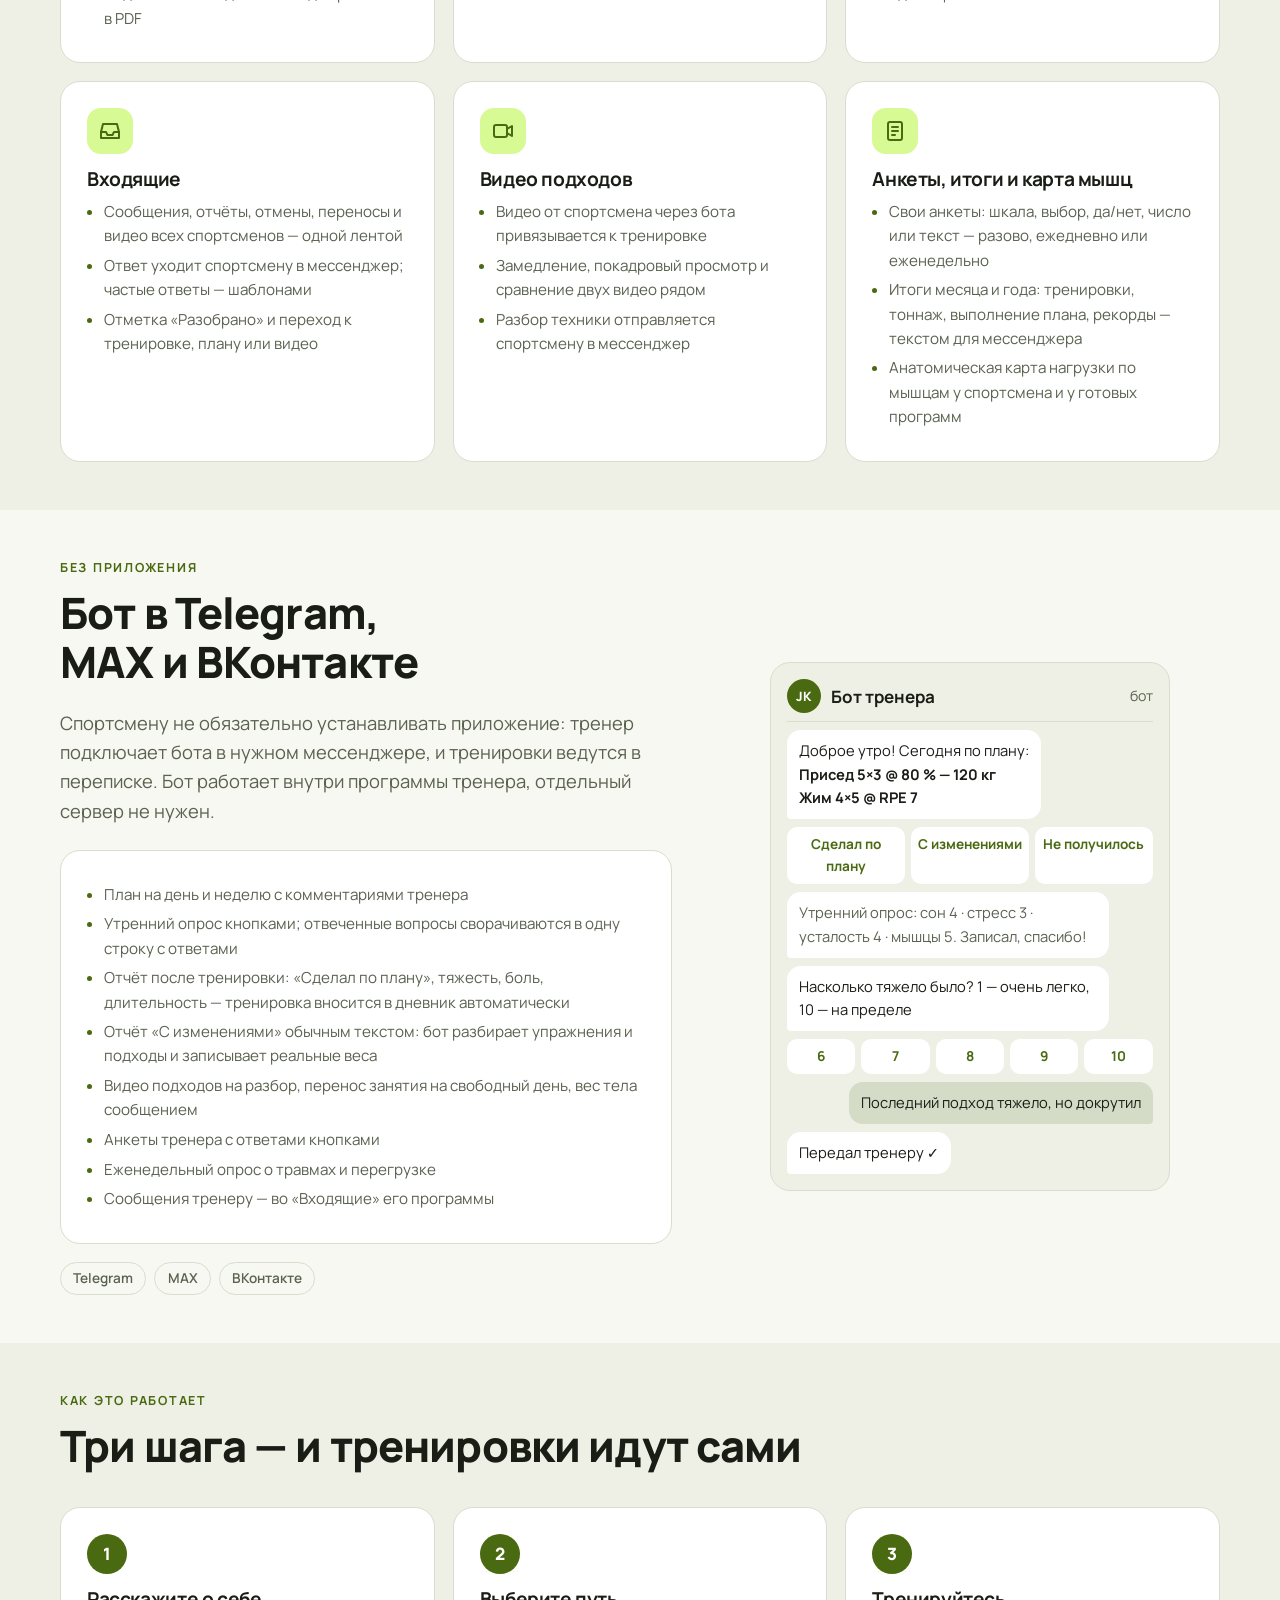
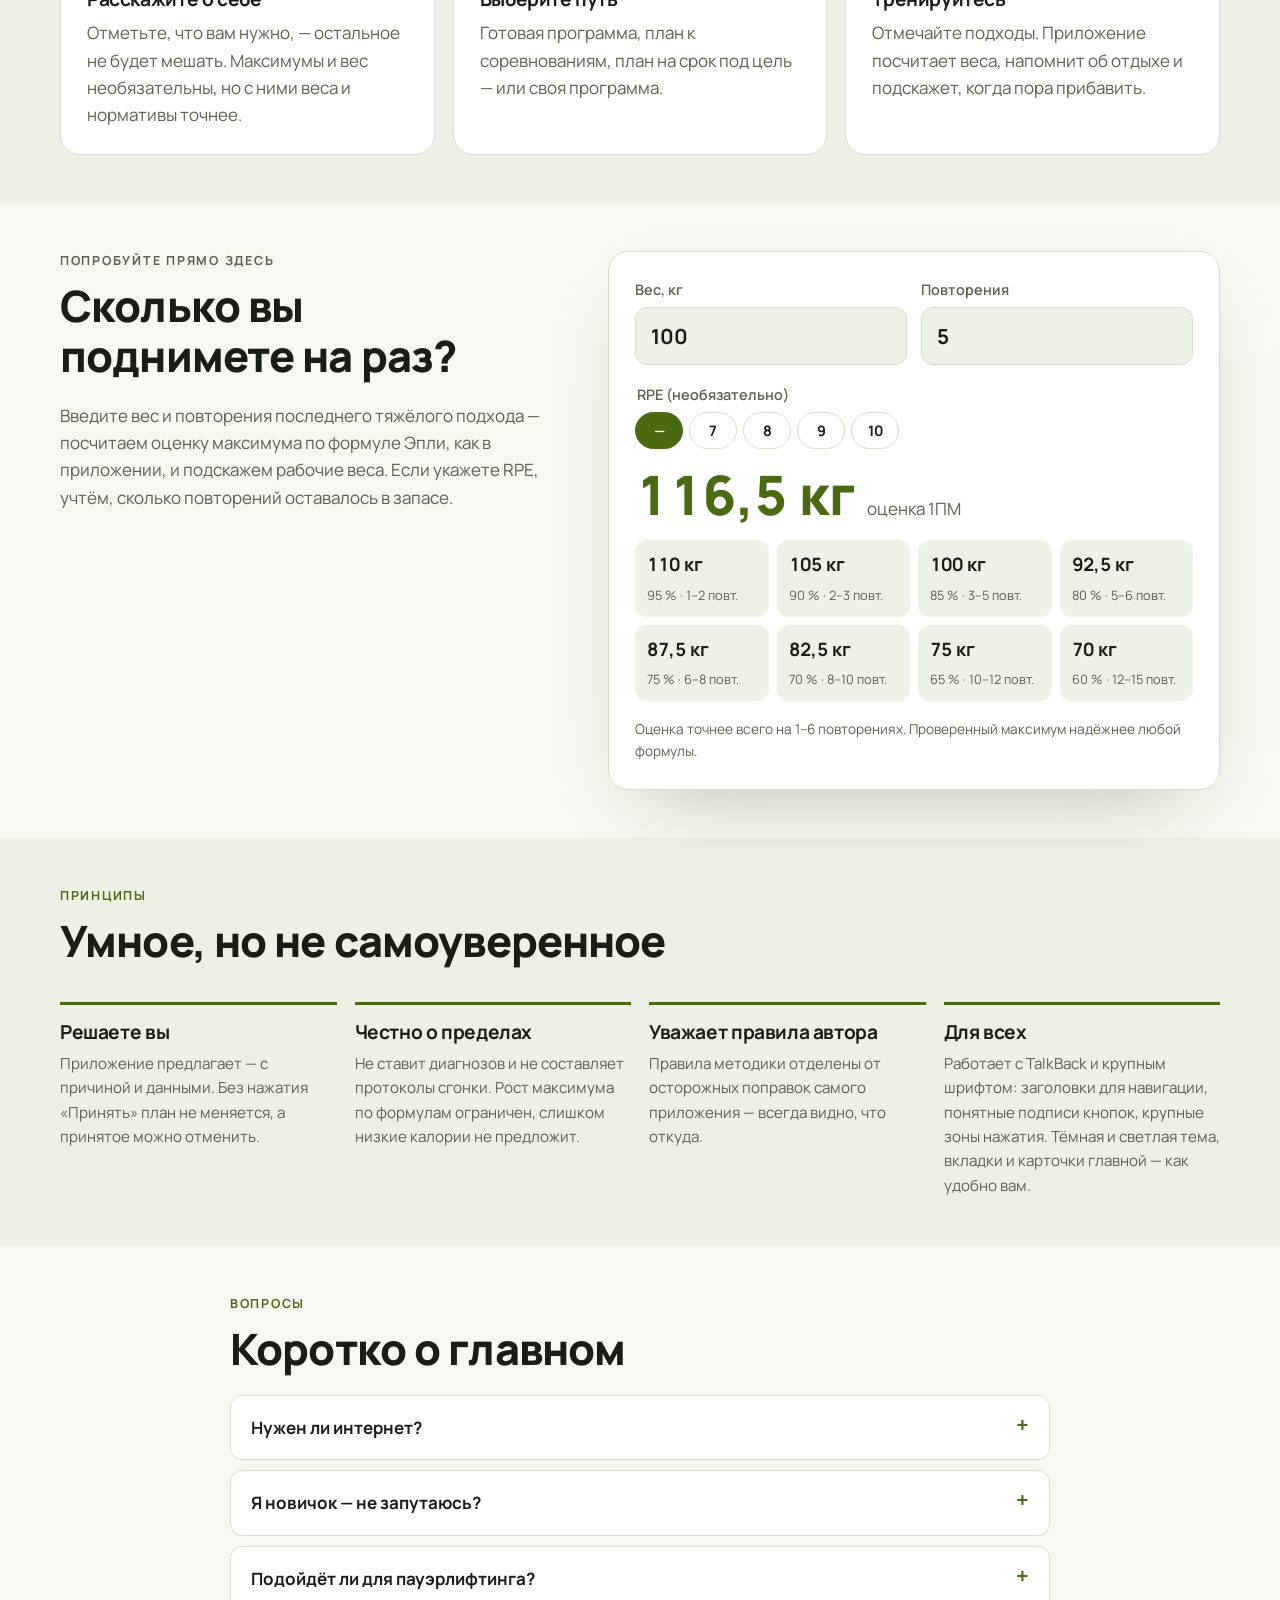
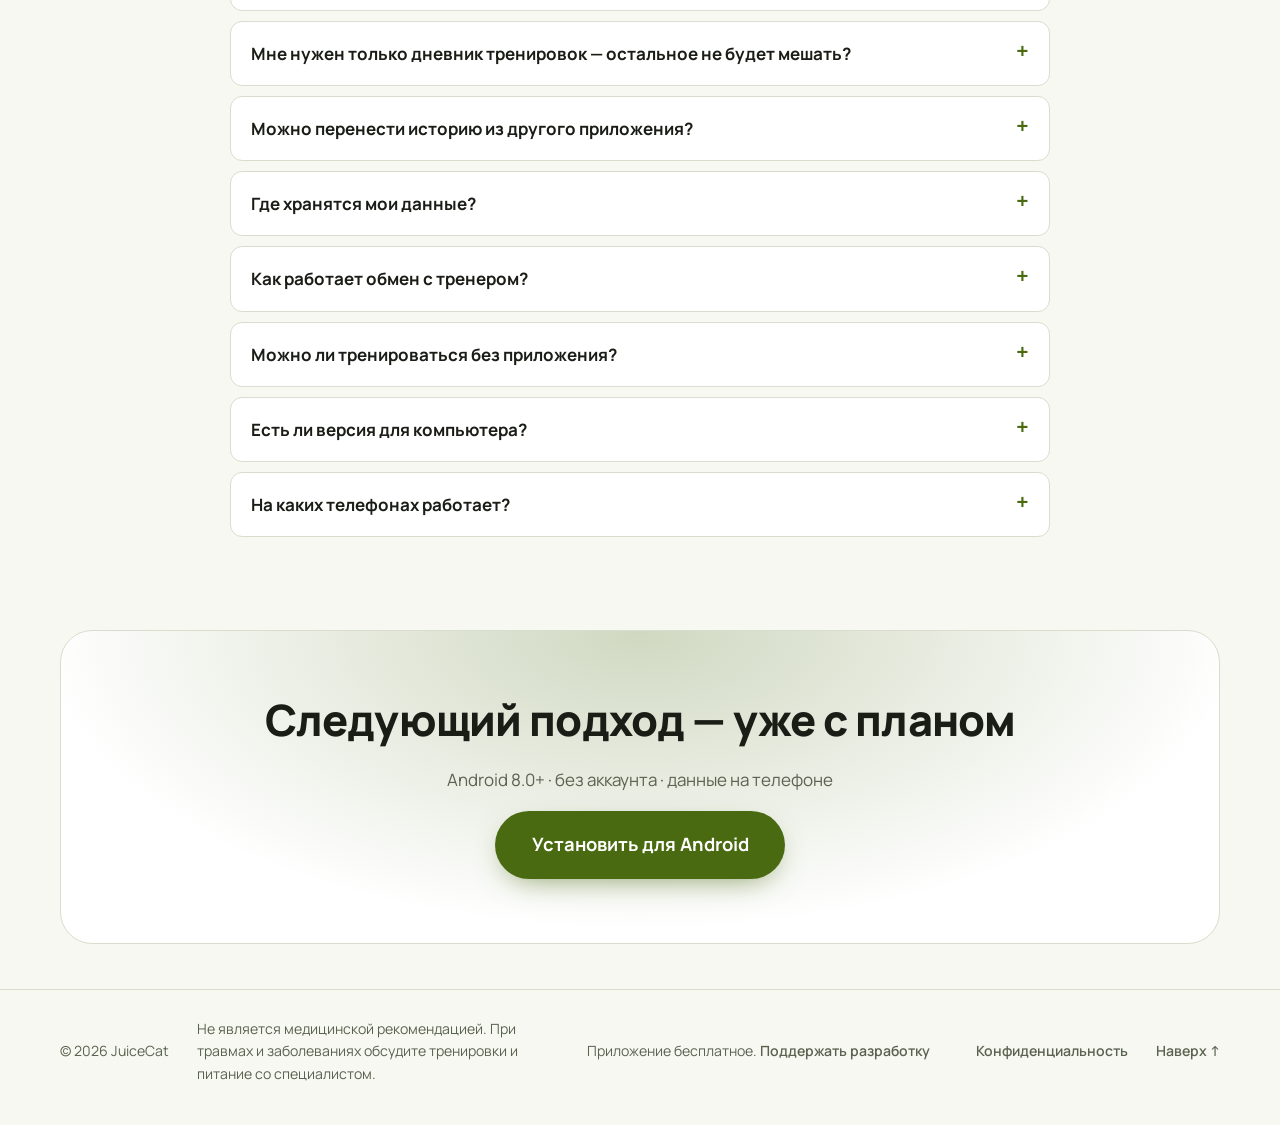
==== commit c1aad8b1: "Политика конфиденциальности (privacy.html) для магазинов приложений и ссылка на неё в подвале Co-Aut" ====
--- a/index-users.html
+++ b/index-users.html
@@ -630,12 +630,12 @@
   <dialog class="dl-dialog" data-download-dialog aria-labelledby="dl-dialog-title">
     <form method="dialog">
       <h2 id="dl-dialog-title">Скачать JuiceCat?</h2>
-      <p>Файл APK, версия 0.9.1, 5 МБ — для Android 8.0 и новее.</p>
+      <p>Файл APK, версия 0.9.2, 5 МБ — для Android 8.0 и новее.</p>
       <p>Приложения пока нет в Google Play, поэтому при установке Android попросит разрешить установку из браузера — для APK с сайта это обычный шаг. Аккаунт не нужен, данные остаются на телефоне.</p>
-      <p class="dl-dialog__hash">SHA-256: <code>45570d49fa5c23dc88a2bbf957410d425935937c68ce97cc76120c9f9f5bba10</code></p>
+      <p class="dl-dialog__hash">SHA-256: <code>c12daf3392ac99c16463057bf26e8c81b2ebddb609b4d8e338e7ae53faa4f864</code></p>
       <div class="dl-dialog__actions">
         <button class="btn btn--ghost" value="cancel">Отмена</button>
-        <a class="btn" href="download/juicecat-0.9.1.apk" download data-download-confirm>Скачать</a>
+        <a class="btn" href="download/juicecat-0.9.2.apk" download data-download-confirm>Скачать</a>
       </div>
     </form>
   </dialog>
@@ -645,10 +645,11 @@
       <span>© <span data-year>2026</span> JuiceCat</span>
       <span class="footer__note">Не является медицинской рекомендацией. При травмах и заболеваниях обсудите тренировки и питание со специалистом.</span>
       <span class="footer__note">Приложение бесплатное. <a href="https://boosty.to/nikolassm/donate" target="_blank" rel="noopener">Поддержать разработку</a></span>
+      <a href="privacy.html">Конфиденциальность</a>
       <a href="#top">Наверх ↑</a>
     </div>
   </footer>
 
-  <script src="script.js?v=16" defer></script>
+  <script src="script.js?v=17" defer></script>
 </body>
 </html>
